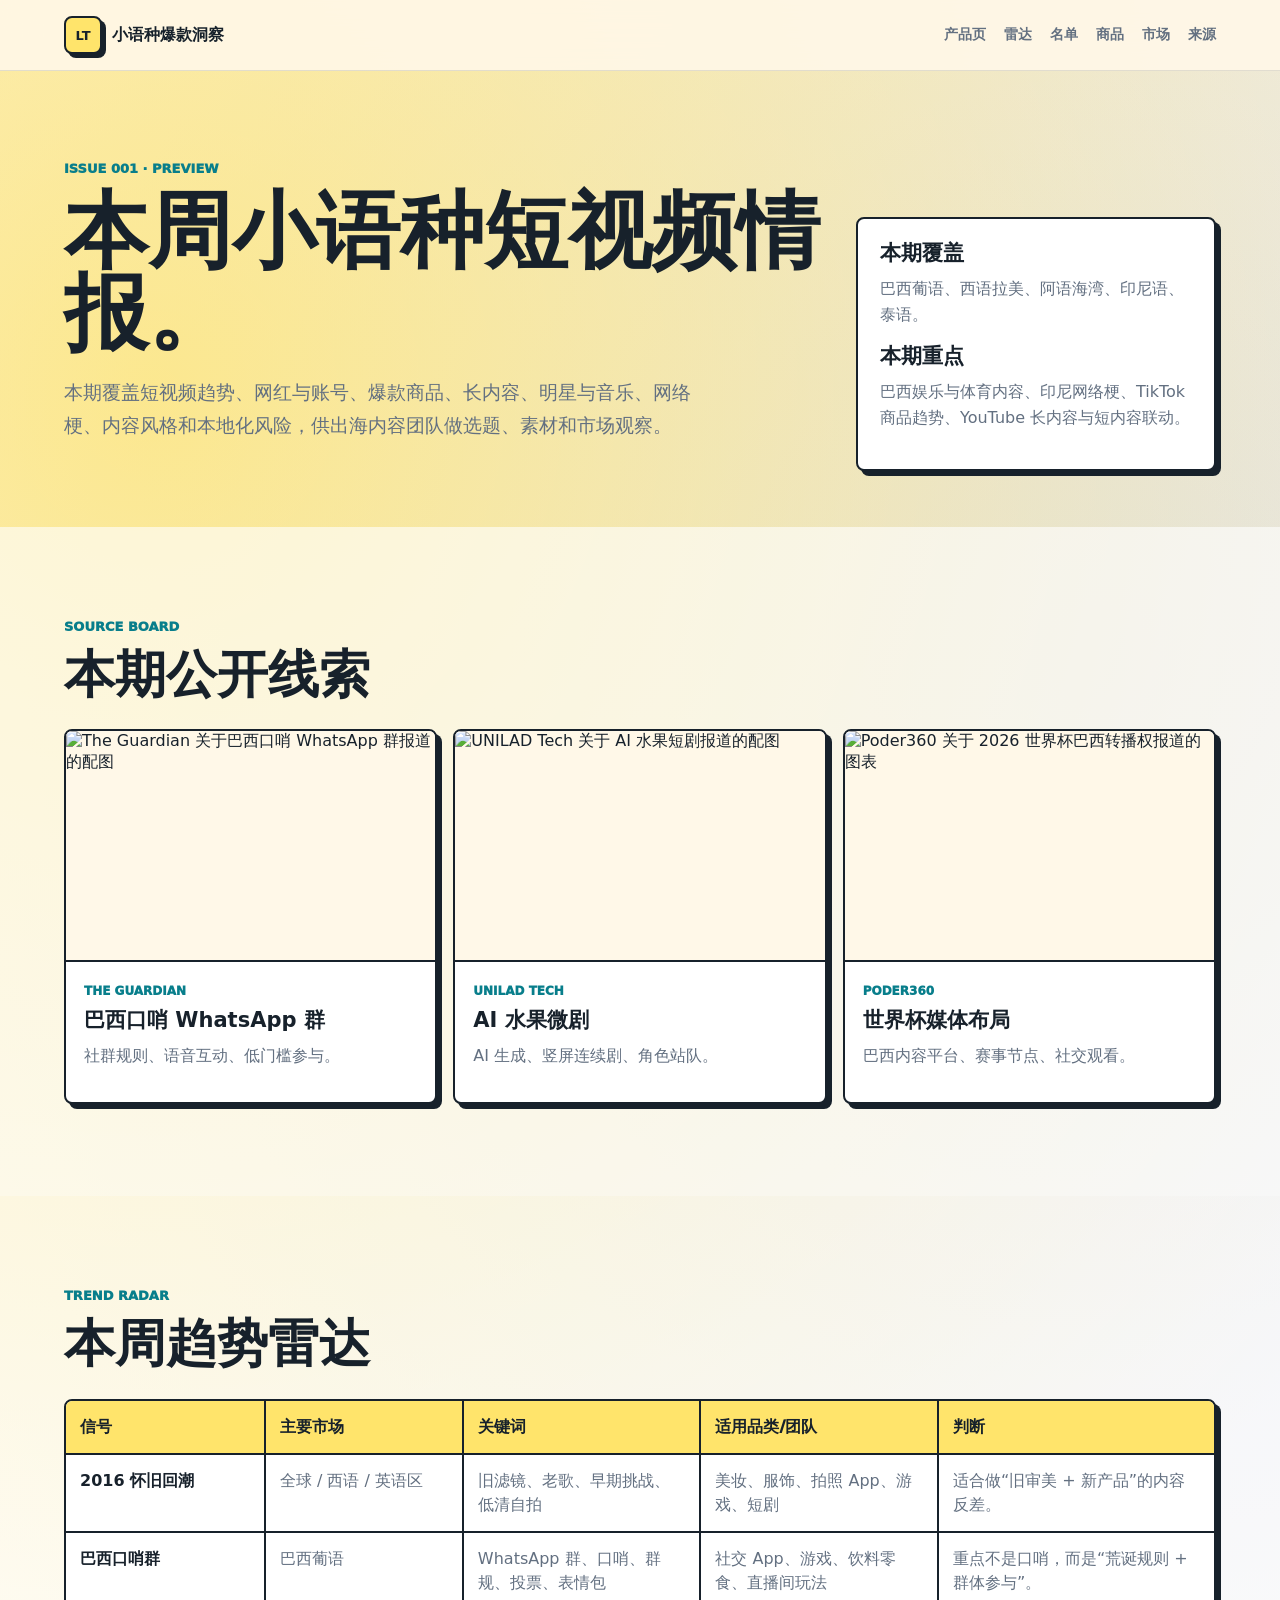
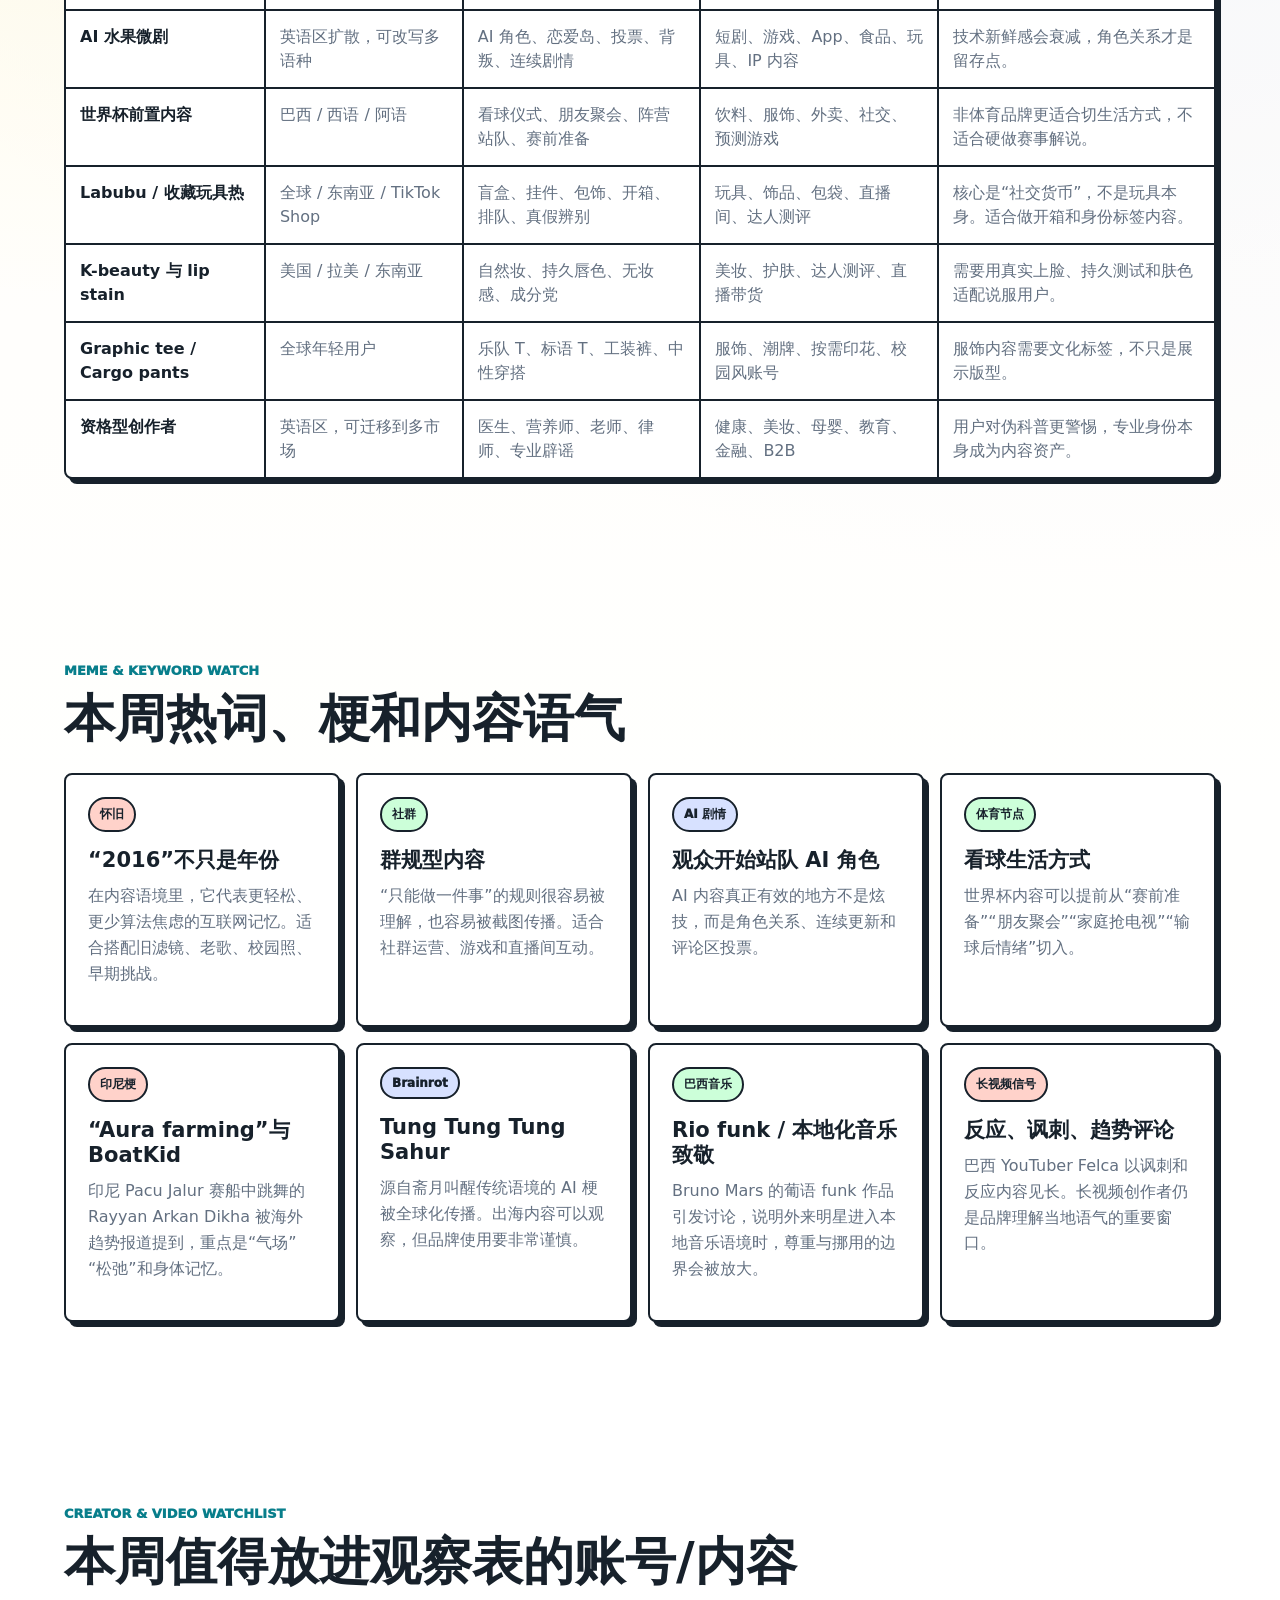
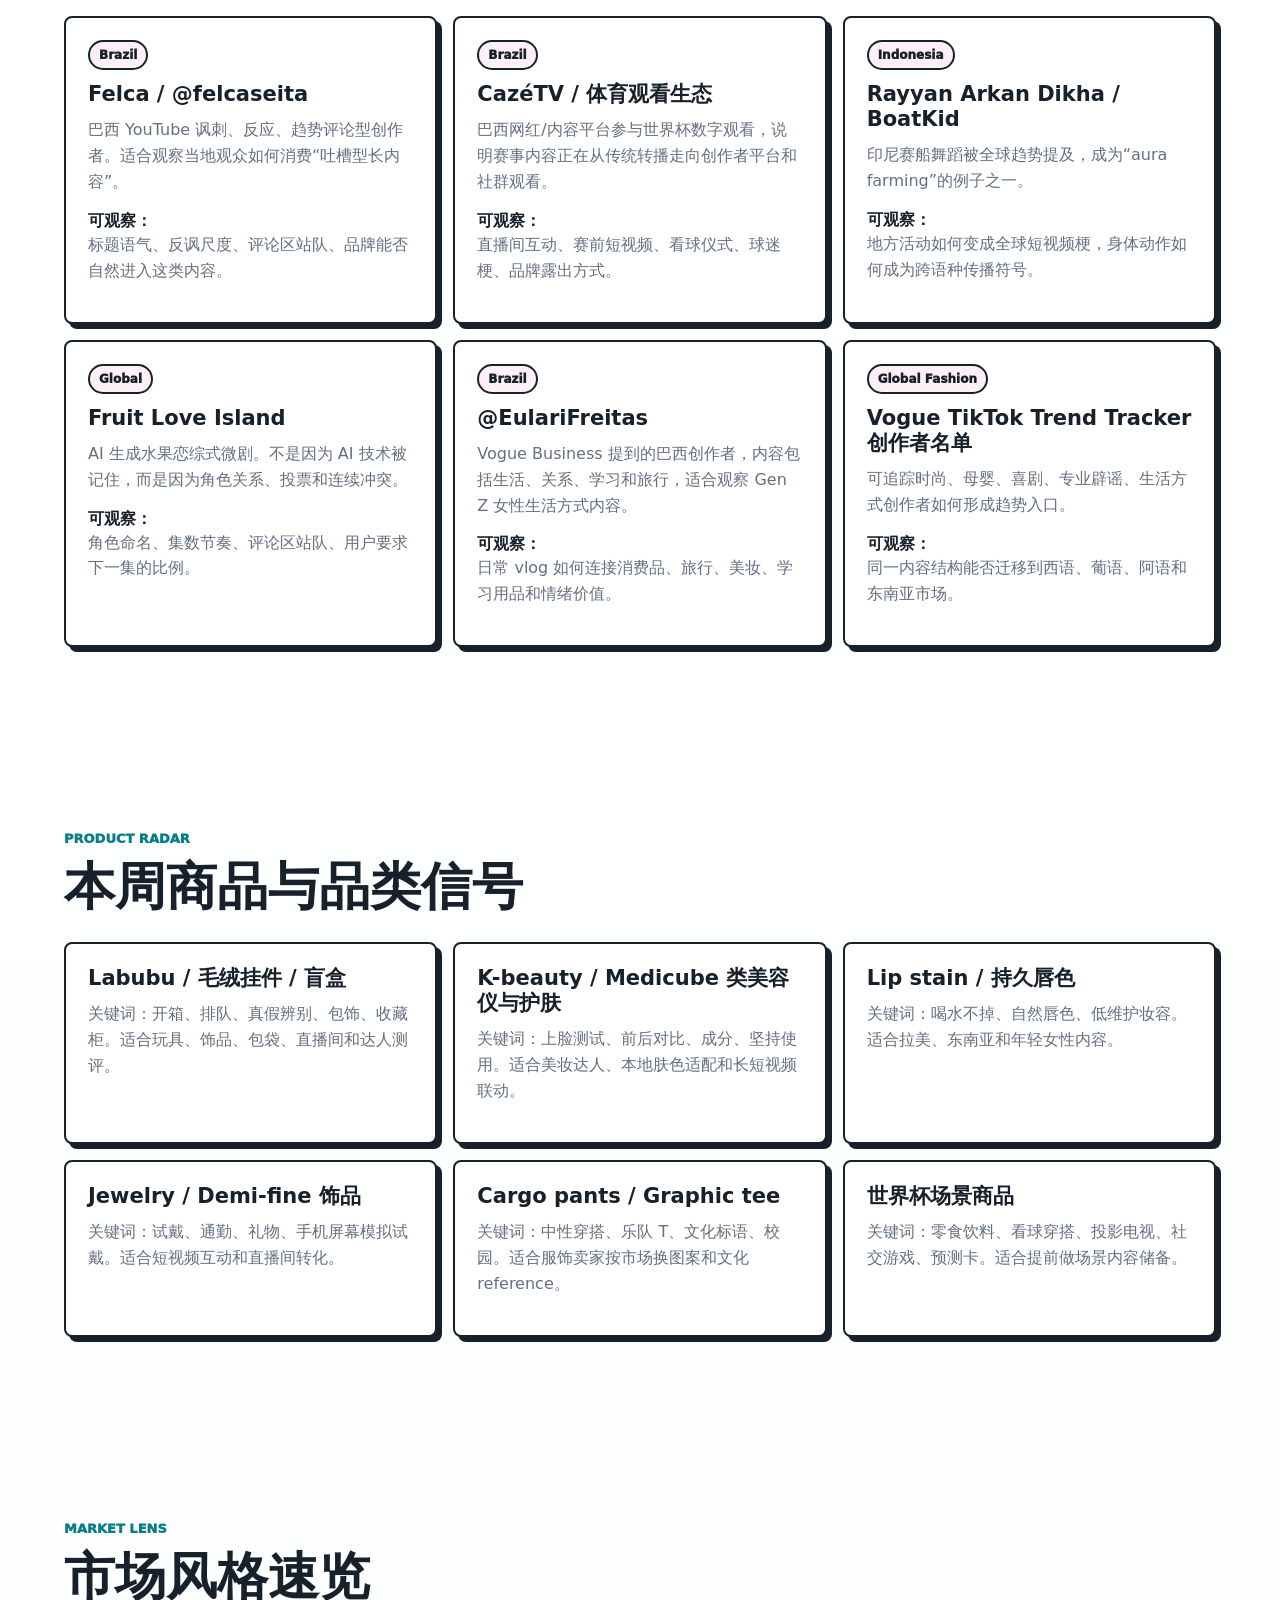
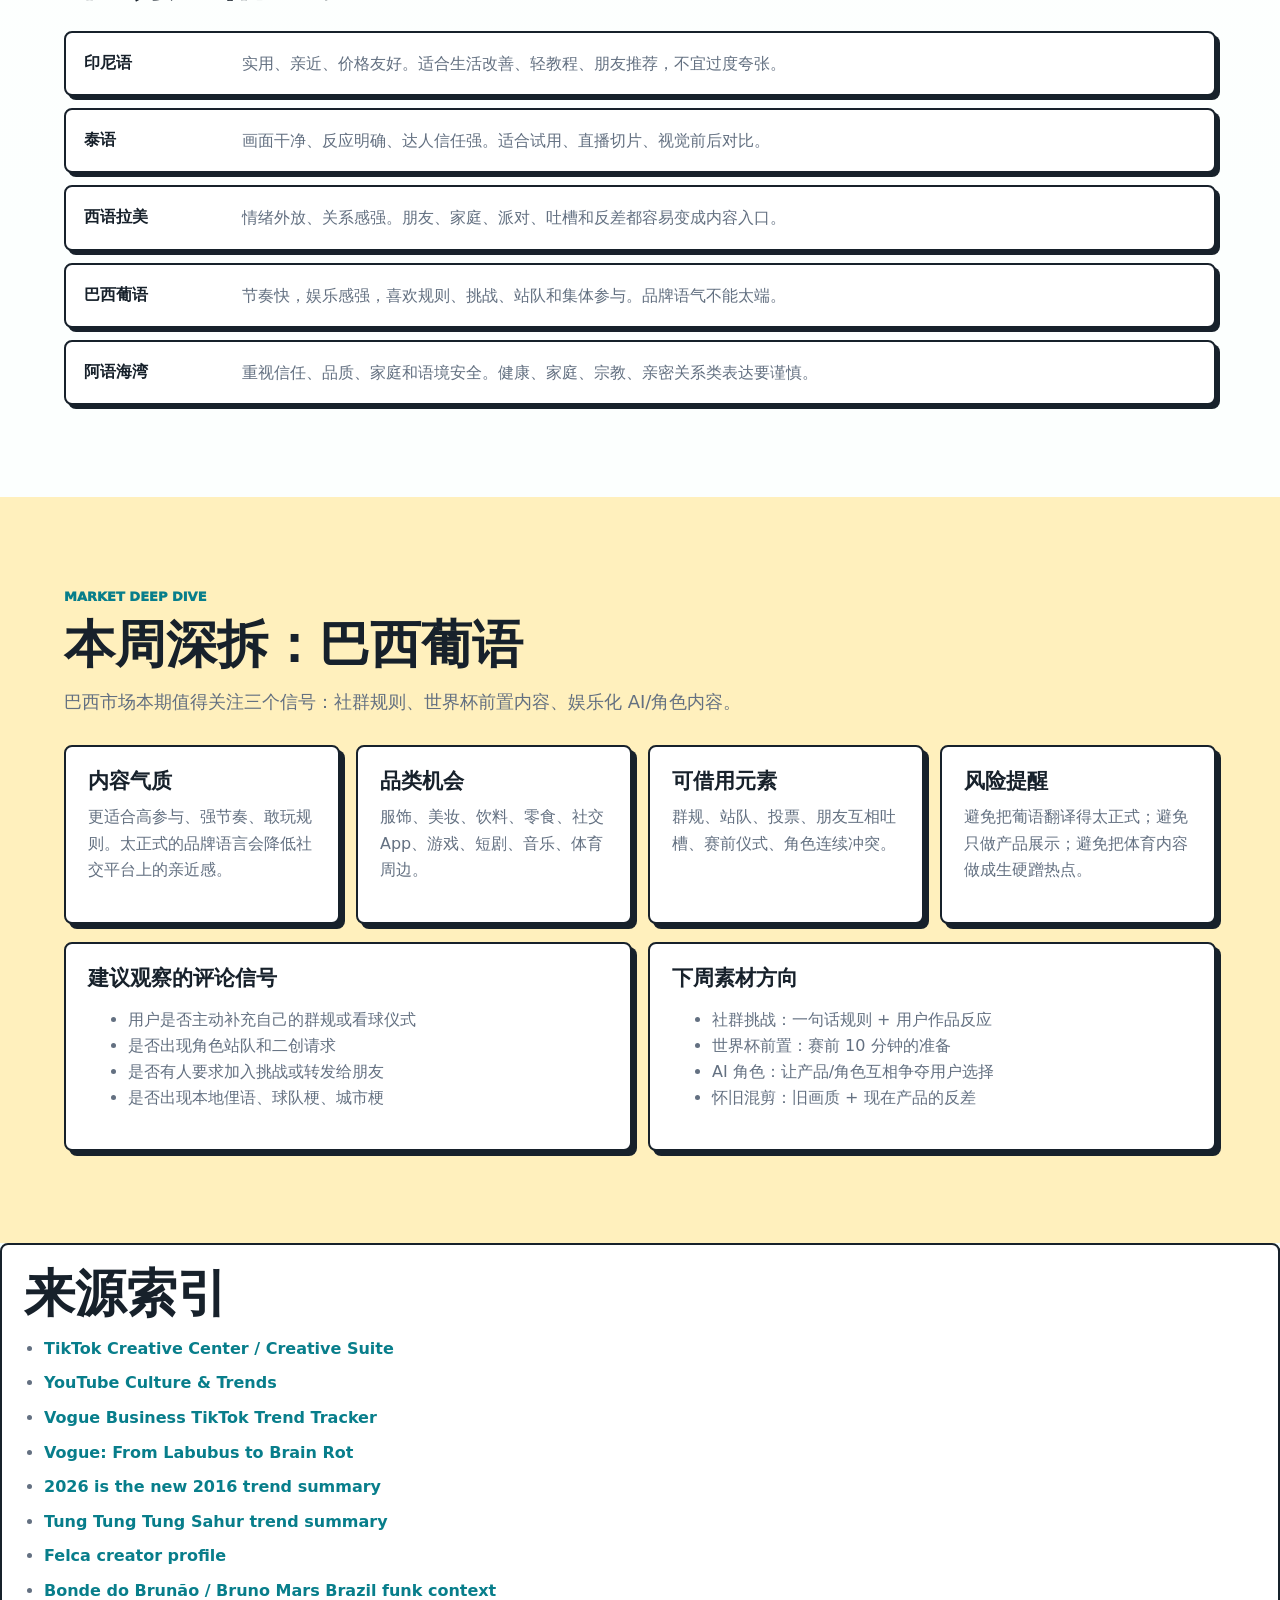
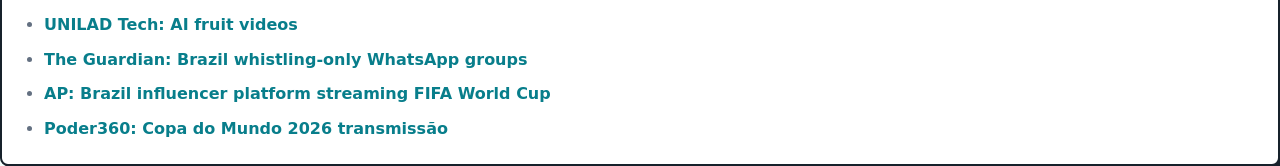
==== issue-001.html @ 4398e671 "Expand issue with creator and product radar" ====
<!doctype html>
<html lang="zh-CN">
  <head>
    <meta charset="utf-8">
    <meta name="viewport" content="width=device-width, initial-scale=1">
    <title>小语种短视频爆款洞察 #001</title>
    <meta name="description" content="小语种短视频爆款洞察样刊：趋势、梗、品类、明星、内容风格与本地化禁忌。">
    <link rel="stylesheet" href="styles.css">
  </head>
  <body class="issue-body">
    <header class="topbar">
      <a class="brand" href="index.html">
        <span class="brand-mark">LT</span>
        <span>小语种爆款洞察</span>
      </a>
      <nav class="nav">
        <a href="index.html">产品页</a>
        <a href="#radar">雷达</a>
        <a href="#watchlist">名单</a>
        <a href="#products">商品</a>
        <a href="#market">市场</a>
        <a href="#sources">来源</a>
      </nav>
    </header>

    <main>
      <section class="issue-hero">
        <div>
          <p class="eyebrow">Issue 001 · Preview</p>
          <h1>本周小语种短视频情报。</h1>
          <p class="lede">
            本期覆盖短视频趋势、网红与账号、爆款商品、长内容、明星与音乐、网络梗、内容风格和本地化风险，供出海内容团队做选题、素材和市场观察。
          </p>
        </div>
        <aside class="issue-note">
          <h3>本期覆盖</h3>
          <p>巴西葡语、西语拉美、阿语海湾、印尼语、泰语。</p>
          <h3>本期重点</h3>
          <p>巴西娱乐与体育内容、印尼网络梗、TikTok 商品趋势、YouTube 长内容与短内容联动。</p>
        </aside>
      </section>

      <section class="section evidence-section" id="sources">
        <div class="section-heading">
          <p class="eyebrow">Source Board</p>
          <h2>本期公开线索</h2>
        </div>
        <div class="evidence-grid">
          <a class="evidence-card" href="https://www.theguardian.com/world/2026/may/05/brazil-craze-whistling-only-whatsapp-groups">
            <img src="https://i.guim.co.uk/img/media/7c6c119742bff55209c9749b2d830d24454ae6d8/231_0_2291_1833/master/2291.jpg?crop=none&amp;dpr=1&amp;s=none&amp;width=465" alt="The Guardian 关于巴西口哨 WhatsApp 群报道的配图">
            <div>
              <span>The Guardian</span>
              <h3>巴西口哨 WhatsApp 群</h3>
              <p>社群规则、语音互动、低门槛参与。</p>
            </div>
          </a>
          <a class="evidence-card" href="https://www.uniladtech.com/social-media/fruit-love-island-ai-tiktok-account-wiped-breaking-record-691171-20260325">
            <img src="https://resizer.ladbiblegroup.com/unsafe/rs%3Afit%3A3840%3A0%3A0%3A0/g%3Asm/q%3A70/[base64].webp" alt="UNILAD Tech 关于 AI 水果短剧报道的配图">
            <div>
              <span>UNILAD Tech</span>
              <h3>AI 水果微剧</h3>
              <p>AI 生成、竖屏连续剧、角色站队。</p>
            </div>
          </a>
          <a class="evidence-card" href="https://www.poder360.com.br/poder-sportsmkt/duas-emissoras-de-tv-aberta-transmitirao-a-copa-do-mundo-de-2026/">
            <img src="https://static.poder360.com.br/2025/11/emissoras-transmissao-copa-1-nov-2025.1-scaled.jpg" alt="Poder360 关于 2026 世界杯巴西转播权报道的图表">
            <div>
              <span>Poder360</span>
              <h3>世界杯媒体布局</h3>
              <p>巴西内容平台、赛事节点、社交观看。</p>
            </div>
          </a>
        </div>
      </section>

      <section class="section issue-section" id="radar">
        <div class="section-heading">
          <p class="eyebrow">Trend Radar</p>
          <h2>本周趋势雷达</h2>
        </div>
        <div class="intel-table">
          <div class="intel-row head">
            <span>信号</span>
            <span>主要市场</span>
            <span>关键词</span>
            <span>适用品类/团队</span>
            <span>判断</span>
          </div>
          <div class="intel-row">
            <span>2016 怀旧回潮</span>
            <span>全球 / 西语 / 英语区</span>
            <span>旧滤镜、老歌、早期挑战、低清自拍</span>
            <span>美妆、服饰、拍照 App、游戏、短剧</span>
            <span>适合做“旧审美 + 新产品”的内容反差。</span>
          </div>
          <div class="intel-row">
            <span>巴西口哨群</span>
            <span>巴西葡语</span>
            <span>WhatsApp 群、口哨、群规、投票、表情包</span>
            <span>社交 App、游戏、饮料零食、直播间玩法</span>
            <span>重点不是口哨，而是“荒诞规则 + 群体参与”。</span>
          </div>
          <div class="intel-row">
            <span>AI 水果微剧</span>
            <span>英语区扩散，可改写多语种</span>
            <span>AI 角色、恋爱岛、投票、背叛、连续剧情</span>
            <span>短剧、游戏、App、食品、玩具、IP 内容</span>
            <span>技术新鲜感会衰减，角色关系才是留存点。</span>
          </div>
          <div class="intel-row">
            <span>世界杯前置内容</span>
            <span>巴西 / 西语 / 阿语</span>
            <span>看球仪式、朋友聚会、阵营站队、赛前准备</span>
            <span>饮料、服饰、外卖、社交、预测游戏</span>
            <span>非体育品牌更适合切生活方式，不适合硬做赛事解说。</span>
          </div>
          <div class="intel-row">
            <span>Labubu / 收藏玩具热</span>
            <span>全球 / 东南亚 / TikTok Shop</span>
            <span>盲盒、挂件、包饰、开箱、排队、真假辨别</span>
            <span>玩具、饰品、包袋、直播间、达人测评</span>
            <span>核心是“社交货币”，不是玩具本身。适合做开箱和身份标签内容。</span>
          </div>
          <div class="intel-row">
            <span>K-beauty 与 lip stain</span>
            <span>美国 / 拉美 / 东南亚</span>
            <span>自然妆、持久唇色、无妆感、成分党</span>
            <span>美妆、护肤、达人测评、直播带货</span>
            <span>需要用真实上脸、持久测试和肤色适配说服用户。</span>
          </div>
          <div class="intel-row">
            <span>Graphic tee / Cargo pants</span>
            <span>全球年轻用户</span>
            <span>乐队 T、标语 T、工装裤、中性穿搭</span>
            <span>服饰、潮牌、按需印花、校园风账号</span>
            <span>服饰内容需要文化标签，不只是展示版型。</span>
          </div>
          <div class="intel-row">
            <span>资格型创作者</span>
            <span>英语区，可迁移到多市场</span>
            <span>医生、营养师、老师、律师、专业辟谣</span>
            <span>健康、美妆、母婴、教育、金融、B2B</span>
            <span>用户对伪科普更警惕，专业身份本身成为内容资产。</span>
          </div>
        </div>
      </section>

      <section class="section bright">
        <div class="section-heading">
          <p class="eyebrow">Meme & Keyword Watch</p>
          <h2>本周热词、梗和内容语气</h2>
        </div>
        <div class="watch-grid">
          <article>
            <span class="tag coral">怀旧</span>
            <h3>“2016”不只是年份</h3>
            <p>在内容语境里，它代表更轻松、更少算法焦虑的互联网记忆。适合搭配旧滤镜、老歌、校园照、早期挑战。</p>
          </article>
          <article>
            <span class="tag green">社群</span>
            <h3>群规型内容</h3>
            <p>“只能做一件事”的规则很容易被理解，也容易被截图传播。适合社群运营、游戏和直播间互动。</p>
          </article>
          <article>
            <span class="tag blue">AI 剧情</span>
            <h3>观众开始站队 AI 角色</h3>
            <p>AI 内容真正有效的地方不是炫技，而是角色关系、连续更新和评论区投票。</p>
          </article>
          <article>
            <span class="tag green">体育节点</span>
            <h3>看球生活方式</h3>
            <p>世界杯内容可以提前从“赛前准备”“朋友聚会”“家庭抢电视”“输球后情绪”切入。</p>
          </article>
          <article>
            <span class="tag coral">印尼梗</span>
            <h3>“Aura farming”与 BoatKid</h3>
            <p>印尼 Pacu Jalur 赛船中跳舞的 Rayyan Arkan Dikha 被海外趋势报道提到，重点是“气场”“松弛”和身体记忆。</p>
          </article>
          <article>
            <span class="tag blue">Brainrot</span>
            <h3>Tung Tung Tung Sahur</h3>
            <p>源自斋月叫醒传统语境的 AI 梗被全球化传播。出海内容可以观察，但品牌使用要非常谨慎。</p>
          </article>
          <article>
            <span class="tag green">巴西音乐</span>
            <h3>Rio funk / 本地化音乐致敬</h3>
            <p>Bruno Mars 的葡语 funk 作品引发讨论，说明外来明星进入本地音乐语境时，尊重与挪用的边界会被放大。</p>
          </article>
          <article>
            <span class="tag coral">长视频信号</span>
            <h3>反应、讽刺、趋势评论</h3>
            <p>巴西 YouTuber Felca 以讽刺和反应内容见长。长视频创作者仍是品牌理解当地语气的重要窗口。</p>
          </article>
        </div>
      </section>

      <section class="section issue-section" id="watchlist">
        <div class="section-heading">
          <p class="eyebrow">Creator & Video Watchlist</p>
          <h2>本周值得放进观察表的账号/内容</h2>
        </div>
        <div class="watchlist-grid">
          <article>
            <span>Brazil</span>
            <h3>Felca / @felcaseita</h3>
            <p>巴西 YouTube 讽刺、反应、趋势评论型创作者。适合观察当地观众如何消费“吐槽型长内容”。</p>
            <b>可观察：</b>
            <p>标题语气、反讽尺度、评论区站队、品牌能否自然进入这类内容。</p>
          </article>
          <article>
            <span>Brazil</span>
            <h3>CazéTV / 体育观看生态</h3>
            <p>巴西网红/内容平台参与世界杯数字观看，说明赛事内容正在从传统转播走向创作者平台和社群观看。</p>
            <b>可观察：</b>
            <p>直播间互动、赛前短视频、看球仪式、球迷梗、品牌露出方式。</p>
          </article>
          <article>
            <span>Indonesia</span>
            <h3>Rayyan Arkan Dikha / BoatKid</h3>
            <p>印尼赛船舞蹈被全球趋势提及，成为“aura farming”的例子之一。</p>
            <b>可观察：</b>
            <p>地方活动如何变成全球短视频梗，身体动作如何成为跨语种传播符号。</p>
          </article>
          <article>
            <span>Global</span>
            <h3>Fruit Love Island</h3>
            <p>AI 生成水果恋综式微剧。不是因为 AI 技术被记住，而是因为角色关系、投票和连续冲突。</p>
            <b>可观察：</b>
            <p>角色命名、集数节奏、评论区站队、用户要求下一集的比例。</p>
          </article>
          <article>
            <span>Brazil</span>
            <h3>@EulariFreitas</h3>
            <p>Vogue Business 提到的巴西创作者，内容包括生活、关系、学习和旅行，适合观察 Gen Z 女性生活方式内容。</p>
            <b>可观察：</b>
            <p>日常 vlog 如何连接消费品、旅行、美妆、学习用品和情绪价值。</p>
          </article>
          <article>
            <span>Global Fashion</span>
            <h3>Vogue TikTok Trend Tracker 创作者名单</h3>
            <p>可追踪时尚、母婴、喜剧、专业辟谣、生活方式创作者如何形成趋势入口。</p>
            <b>可观察：</b>
            <p>同一内容结构能否迁移到西语、葡语、阿语和东南亚市场。</p>
          </article>
        </div>
      </section>

      <section class="section bright" id="products">
        <div class="section-heading">
          <p class="eyebrow">Product Radar</p>
          <h2>本周商品与品类信号</h2>
        </div>
        <div class="product-radar-grid">
          <article>
            <h3>Labubu / 毛绒挂件 / 盲盒</h3>
            <p>关键词：开箱、排队、真假辨别、包饰、收藏柜。适合玩具、饰品、包袋、直播间和达人测评。</p>
          </article>
          <article>
            <h3>K-beauty / Medicube 类美容仪与护肤</h3>
            <p>关键词：上脸测试、前后对比、成分、坚持使用。适合美妆达人、本地肤色适配和长短视频联动。</p>
          </article>
          <article>
            <h3>Lip stain / 持久唇色</h3>
            <p>关键词：喝水不掉、自然唇色、低维护妆容。适合拉美、东南亚和年轻女性内容。</p>
          </article>
          <article>
            <h3>Jewelry / Demi-fine 饰品</h3>
            <p>关键词：试戴、通勤、礼物、手机屏幕模拟试戴。适合短视频互动和直播间转化。</p>
          </article>
          <article>
            <h3>Cargo pants / Graphic tee</h3>
            <p>关键词：中性穿搭、乐队 T、文化标语、校园。适合服饰卖家按市场换图案和文化 reference。</p>
          </article>
          <article>
            <h3>世界杯场景商品</h3>
            <p>关键词：零食饮料、看球穿搭、投影电视、社交游戏、预测卡。适合提前做场景内容储备。</p>
          </article>
        </div>
      </section>

      <section class="section issue-section" id="market">
        <div class="section-heading">
          <p class="eyebrow">Market Lens</p>
          <h2>市场风格速览</h2>
        </div>
        <div class="localize-table">
          <div><b>印尼语</b><span>实用、亲近、价格友好。适合生活改善、轻教程、朋友推荐，不宜过度夸张。</span></div>
          <div><b>泰语</b><span>画面干净、反应明确、达人信任强。适合试用、直播切片、视觉前后对比。</span></div>
          <div><b>西语拉美</b><span>情绪外放、关系感强。朋友、家庭、派对、吐槽和反差都容易变成内容入口。</span></div>
          <div><b>巴西葡语</b><span>节奏快，娱乐感强，喜欢规则、挑战、站队和集体参与。品牌语气不能太端。</span></div>
          <div><b>阿语海湾</b><span>重视信任、品质、家庭和语境安全。健康、家庭、宗教、亲密关系类表达要谨慎。</span></div>
        </div>
      </section>

      <section class="section deep-dive" id="deep-dive">
        <div class="section-heading">
          <p class="eyebrow">Market Deep Dive</p>
          <h2>本周深拆：巴西葡语</h2>
          <p>巴西市场本期值得关注三个信号：社群规则、世界杯前置内容、娱乐化 AI/角色内容。</p>
        </div>
        <div class="deep-grid">
          <article><h3>内容气质</h3><p>更适合高参与、强节奏、敢玩规则。太正式的品牌语言会降低社交平台上的亲近感。</p></article>
          <article><h3>品类机会</h3><p>服饰、美妆、饮料、零食、社交 App、游戏、短剧、音乐、体育周边。</p></article>
          <article><h3>可借用元素</h3><p>群规、站队、投票、朋友互相吐槽、赛前仪式、角色连续冲突。</p></article>
          <article><h3>风险提醒</h3><p>避免把葡语翻译得太正式；避免只做产品展示；避免把体育内容做成生硬蹭热点。</p></article>
        </div>
        <div class="intel-split">
          <div>
            <h3>建议观察的评论信号</h3>
            <ul>
              <li>用户是否主动补充自己的群规或看球仪式</li>
              <li>是否出现角色站队和二创请求</li>
              <li>是否有人要求加入挑战或转发给朋友</li>
              <li>是否出现本地俚语、球队梗、城市梗</li>
            </ul>
          </div>
          <div>
            <h3>下周素材方向</h3>
            <ul>
              <li>社群挑战：一句话规则 + 用户作品反应</li>
              <li>世界杯前置：赛前 10 分钟的准备</li>
              <li>AI 角色：让产品/角色互相争夺用户选择</li>
              <li>怀旧混剪：旧画质 + 现在产品的反差</li>
            </ul>
          </div>
        </div>
      </section>

      <section class="section sources">
        <h2>来源索引</h2>
        <ul>
          <li><a href="https://ads.tiktok.com/business/creativecenter/">TikTok Creative Center / Creative Suite</a></li>
          <li><a href="https://blog.youtube/culture-and-trends/">YouTube Culture & Trends</a></li>
          <li><a href="https://www.vogue.com/article/the-vogue-business-tiktok-trend-tracker">Vogue Business TikTok Trend Tracker</a></li>
          <li><a href="https://www.vogue.com/article/from-labubus-to-brain-rot-how-2025-unfolded-on-tiktok">Vogue: From Labubus to Brain Rot</a></li>
          <li><a href="https://en.wikipedia.org/wiki/2026_is_the_new_2016">2026 is the new 2016 trend summary</a></li>
          <li><a href="https://en.wikipedia.org/wiki/Tung_Tung_Tung_Sahur">Tung Tung Tung Sahur trend summary</a></li>
          <li><a href="https://en.wikipedia.org/wiki/Felca">Felca creator profile</a></li>
          <li><a href="https://en.wikipedia.org/wiki/Bonde_do_Brun%C3%A3o">Bonde do Brunão / Bruno Mars Brazil funk context</a></li>
          <li><a href="https://www.uniladtech.com/social-media/fruit-love-island-ai-tiktok-account-wiped-breaking-record-691171-20260325">UNILAD Tech: AI fruit videos</a></li>
          <li><a href="https://www.theguardian.com/world/2026/may/05/brazil-craze-whistling-only-whatsapp-groups">The Guardian: Brazil whistling-only WhatsApp groups</a></li>
          <li><a href="https://apnews.com/article/08feed47be7b423bafcfe9ae941bed1b">AP: Brazil influencer platform streaming FIFA World Cup</a></li>
          <li><a href="https://www.poder360.com.br/poder-sportsmkt/duas-emissoras-de-tv-aberta-transmitirao-a-copa-do-mundo-de-2026/">Poder360: Copa do Mundo 2026 transmissão</a></li>
        </ul>
      </section>
    </main>
  </body>
</html>
---- styles.css ----
:root {
  color-scheme: light;
  --ink: #17212b;
  --muted: #637081;
  --paper: #fff8e8;
  --panel: #ffffff;
  --line: rgba(23, 33, 43, 0.12);
  --coral: #ff6b57;
  --orange: #ffb02e;
  --yellow: #ffe46b;
  --mint: #22c7a9;
  --teal: #087e8b;
  --blue: #4f7cff;
  --pink: #ff78b7;
  --green: #36b66b;
  --shadow: 0 24px 70px rgba(42, 58, 79, 0.16);
}

* {
  box-sizing: border-box;
}

html {
  scroll-behavior: smooth;
}

body {
  margin: 0;
  color: var(--ink);
  background:
    radial-gradient(circle at 14% 10%, rgba(255, 228, 107, 0.65), transparent 28%),
    radial-gradient(circle at 90% 8%, rgba(255, 120, 183, 0.24), transparent 28%),
    linear-gradient(180deg, #fffaf0 0%, #f5fffb 48%, #fff7e6 100%);
  font-family: Inter, ui-sans-serif, system-ui, -apple-system, BlinkMacSystemFont, "Segoe UI", sans-serif;
}

a {
  color: inherit;
  text-decoration: none;
}

.topbar {
  position: sticky;
  top: 0;
  z-index: 10;
  display: flex;
  align-items: center;
  justify-content: space-between;
  gap: 20px;
  padding: 16px clamp(18px, 5vw, 64px);
  background: rgba(255, 248, 232, 0.9);
  border-bottom: 1px solid var(--line);
  backdrop-filter: blur(18px);
}

.brand,
.nav {
  display: flex;
  align-items: center;
}

.brand {
  gap: 10px;
  font-weight: 900;
}

.brand-mark {
  display: grid;
  place-items: center;
  width: 38px;
  height: 38px;
  border: 2px solid var(--ink);
  border-radius: 8px;
  color: var(--ink);
  background: var(--yellow);
  box-shadow: 4px 4px 0 var(--ink);
  font-size: 13px;
}

.nav {
  gap: 18px;
  color: var(--muted);
  font-size: 14px;
  font-weight: 800;
}

.split-hero,
.hero {
  padding: clamp(38px, 6vw, 76px) clamp(18px, 5vw, 64px);
}

.split-hero {
  display: grid;
  grid-template-columns: minmax(280px, 0.8fr) minmax(0, 1.2fr);
  gap: clamp(26px, 5vw, 64px);
  align-items: center;
  min-height: calc(100vh - 71px);
}

.intro {
  max-width: 650px;
}

.hero {
  display: grid;
  grid-template-columns: minmax(0, 0.92fr) minmax(340px, 1.08fr);
  gap: clamp(28px, 5vw, 66px);
  align-items: center;
  min-height: calc(100vh - 71px);
}

.hero-copy {
  max-width: 720px;
}

.eyebrow {
  margin: 0 0 14px;
  color: var(--teal);
  font-size: 13px;
  font-weight: 1000;
  letter-spacing: 0;
  text-transform: uppercase;
}

h1,
h2,
h3,
p {
  margin-top: 0;
}

h1 {
  margin-bottom: 22px;
  font-size: clamp(44px, 7vw, 84px);
  line-height: 0.98;
  letter-spacing: 0;
}

h2 {
  margin-bottom: 16px;
  font-size: clamp(30px, 4vw, 52px);
  line-height: 1.04;
  letter-spacing: 0;
}

h3 {
  margin-bottom: 10px;
  font-size: 21px;
  line-height: 1.2;
  letter-spacing: 0;
}

.lede {
  max-width: 650px;
  margin-bottom: 28px;
  color: var(--muted);
  font-size: 19px;
  line-height: 1.75;
}

.hero-actions,
.sample-actions {
  display: flex;
  flex-wrap: wrap;
  gap: 12px;
  margin-bottom: 30px;
}

.button,
.signup button,
.product-card span {
  display: inline-flex;
  align-items: center;
  justify-content: center;
  min-height: 48px;
  padding: 0 18px;
  border: 2px solid var(--ink);
  border-radius: 8px;
  font-weight: 950;
  cursor: pointer;
  box-shadow: 4px 4px 0 var(--ink);
}

.primary,
.signup button {
  color: var(--ink);
  background: var(--yellow);
}

.secondary {
  color: var(--ink);
  background: white;
}

.metrics {
  display: grid;
  grid-template-columns: repeat(3, minmax(0, 1fr));
  gap: 12px;
  margin: 0;
}

.metrics div {
  min-height: 92px;
  padding: 16px;
  border: 2px solid var(--ink);
  border-radius: 8px;
  background: white;
  box-shadow: 4px 4px 0 rgba(23, 33, 43, 0.9);
}

.metrics dt {
  font-size: 25px;
  font-weight: 1000;
}

.metrics dd {
  margin: 6px 0 0;
  color: var(--muted);
  font-size: 13px;
  font-weight: 800;
}

.hero-media img,
.product-card img {
  display: block;
  width: 100%;
  object-fit: cover;
  border: 2px solid var(--ink);
  border-radius: 8px;
  box-shadow: var(--shadow);
}

.hero-media img {
  aspect-ratio: 16 / 10.5;
}

.product-cards {
  display: grid;
  grid-template-columns: repeat(2, minmax(0, 1fr));
  gap: 18px;
}

.product-card {
  display: grid;
  gap: 18px;
  padding: 16px;
  border: 2px solid var(--ink);
  border-radius: 8px;
  background: white;
  box-shadow: 8px 8px 0 var(--ink);
}

.product-card.project {
  background: #fff3c8;
}

.product-card.job {
  background: #e8fff5;
}

.product-card img {
  aspect-ratio: 16 / 10;
  box-shadow: none;
}

.product-card p {
  color: var(--muted);
  line-height: 1.65;
}

.product-card .pill,
.pill {
  display: inline-flex;
  width: fit-content;
  margin-bottom: 12px;
  padding: 7px 10px;
  border: 2px solid var(--ink);
  border-radius: 999px;
  color: var(--ink);
  background: white;
  font-size: 12px;
  font-weight: 1000;
}

.product-card span {
  width: fit-content;
  background: var(--yellow);
}

.sun-band {
  padding: 20px clamp(18px, 5vw, 64px);
  color: var(--ink);
  background: linear-gradient(90deg, var(--yellow), #ffd1df, #b8f8e7);
  border-top: 2px solid var(--ink);
  border-bottom: 2px solid var(--ink);
  font-size: clamp(18px, 2vw, 24px);
  font-weight: 1000;
  text-align: center;
}

.sun-band p {
  margin: 0;
}

.job-band {
  background: linear-gradient(90deg, #c6f6ff, #d4ffb5, #ffd8f0);
}

.section {
  padding: clamp(56px, 8vw, 92px) clamp(18px, 5vw, 64px);
}

.section-heading {
  max-width: 790px;
  margin-bottom: 28px;
}

.section-heading p:not(.eyebrow) {
  color: var(--muted);
  font-size: 18px;
  line-height: 1.65;
}

.result-grid,
.opportunity-grid,
.market-grid {
  display: grid;
  grid-template-columns: repeat(4, minmax(0, 1fr));
  gap: 16px;
}

.opportunity-grid {
  grid-template-columns: repeat(3, minmax(0, 1fr));
}

.market-grid {
  grid-template-columns: repeat(5, minmax(0, 1fr));
}

.result-grid article,
.opportunity,
.market-grid article {
  padding: 22px;
  border: 2px solid var(--ink);
  border-radius: 8px;
  background: white;
  box-shadow: 5px 5px 0 var(--ink);
}

.market-grid span {
  display: inline-flex;
  align-items: center;
  justify-content: center;
  min-width: 42px;
  height: 34px;
  margin-bottom: 16px;
  border: 2px solid var(--ink);
  border-radius: 8px;
  background: var(--yellow);
  font-weight: 1000;
}

.result-grid span {
  display: grid;
  place-items: center;
  width: 38px;
  height: 38px;
  margin-bottom: 18px;
  border-radius: 8px;
  color: white;
  background: var(--coral);
  font-weight: 1000;
}

.result-grid article:nth-child(2) span {
  background: var(--blue);
}

.result-grid article:nth-child(3) span {
  background: var(--green);
}

.result-grid article:nth-child(4) span {
  color: var(--ink);
  background: var(--yellow);
}

.result-grid p,
.opportunity p,
.market-grid p,
.cta p {
  color: var(--muted);
  line-height: 1.66;
}

.bright {
  background: rgba(255, 255, 255, 0.46);
}

.job-bright {
  background: rgba(221, 255, 244, 0.6);
}

.tag {
  display: inline-flex;
  width: fit-content;
  margin-bottom: 16px;
  padding: 7px 10px;
  border: 2px solid var(--ink);
  border-radius: 999px;
  color: var(--ink);
  font-size: 12px;
  font-weight: 1000;
}

.tag.coral {
  background: #ffd2ca;
}

.tag.blue {
  background: #d7e1ff;
}

.tag.green {
  background: #ccffd9;
}

.opportunity ul {
  display: grid;
  gap: 9px;
  margin: 18px 0 0;
  padding-left: 18px;
  color: #344253;
  line-height: 1.5;
}

.cta {
  display: grid;
  grid-template-columns: minmax(0, 0.95fr) minmax(310px, 0.55fr);
  gap: clamp(24px, 5vw, 56px);
  align-items: start;
  margin: 0 clamp(18px, 5vw, 64px) clamp(54px, 7vw, 90px);
  padding: clamp(28px, 5vw, 48px);
  border: 2px solid var(--ink);
  border-radius: 8px;
  box-shadow: 8px 8px 0 var(--ink);
}

.project-cta {
  background: #fff0bd;
}

.job-cta {
  background: #d8fff0;
}

.trend-cta {
  background: #ffe8f3;
}

.redirect-page {
  display: grid;
  min-height: 100vh;
  place-items: center;
  padding: 24px;
}

.issue-body {
  background:
    radial-gradient(circle at 12% 6%, rgba(255, 228, 107, 0.72), transparent 24%),
    radial-gradient(circle at 86% 10%, rgba(79, 124, 255, 0.18), transparent 26%),
    linear-gradient(180deg, #fff8e8 0%, #ffffff 42%, #f5fffb 100%);
}

.issue-hero {
  display: grid;
  grid-template-columns: minmax(0, 1fr) 360px;
  gap: 26px;
  align-items: end;
  padding: clamp(40px, 7vw, 90px) clamp(18px, 5vw, 64px) clamp(28px, 5vw, 56px);
}

.issue-note,
.sources {
  padding: 22px;
  border: 2px solid var(--ink);
  border-radius: 8px;
  background: white;
  box-shadow: 5px 5px 0 var(--ink);
}

.issue-note p {
  color: var(--muted);
  line-height: 1.62;
}

.issue-section {
  background: rgba(255, 255, 255, 0.45);
}

.evidence-section {
  background: rgba(255, 255, 255, 0.62);
}

.evidence-grid {
  display: grid;
  grid-template-columns: repeat(3, minmax(0, 1fr));
  gap: 16px;
}

.evidence-card {
  overflow: hidden;
  display: grid;
  border: 2px solid var(--ink);
  border-radius: 8px;
  background: white;
  box-shadow: 5px 5px 0 var(--ink);
}

.evidence-card img {
  display: block;
  width: 100%;
  aspect-ratio: 16 / 10;
  object-fit: cover;
  border-bottom: 2px solid var(--ink);
  background: #fff8e8;
}

.evidence-card div {
  padding: 18px;
}

.evidence-card span {
  display: inline-flex;
  margin-bottom: 10px;
  color: var(--teal);
  font-size: 12px;
  font-weight: 1000;
  text-transform: uppercase;
}

.evidence-card p {
  color: var(--muted);
  line-height: 1.58;
}

.signal-grid {
  display: grid;
  grid-template-columns: repeat(3, minmax(0, 1fr));
  gap: 16px;
}

.signal-grid article,
.script-list article,
.deep-grid article {
  padding: 22px;
  border: 2px solid var(--ink);
  border-radius: 8px;
  background: white;
  box-shadow: 5px 5px 0 var(--ink);
}

.signal-grid p,
.script-list p,
.deep-grid p,
.sources p,
.sources li {
  color: var(--muted);
  line-height: 1.66;
}

.signal-grid b {
  display: block;
  margin-top: 14px;
}

.script-list {
  display: grid;
  grid-template-columns: repeat(2, minmax(0, 1fr));
  gap: 16px;
}

.localize-table {
  display: grid;
  gap: 12px;
}

.localize-table div {
  display: grid;
  grid-template-columns: 140px minmax(0, 1fr);
  gap: 18px;
  align-items: center;
  padding: 18px;
  border: 2px solid var(--ink);
  border-radius: 8px;
  background: white;
  box-shadow: 4px 4px 0 var(--ink);
}

.localize-table span {
  color: var(--muted);
  line-height: 1.58;
}

.deep-dive {
  background: #fff0bd;
}

.deep-grid {
  display: grid;
  grid-template-columns: repeat(4, minmax(0, 1fr));
  gap: 16px;
}

.paid-card {
  margin-bottom: 28px;
  padding: 24px;
  border: 2px solid var(--ink);
  border-radius: 8px;
  background: white;
  box-shadow: 7px 7px 0 var(--ink);
}

.paid-card-head {
  margin-bottom: 18px;
}

.paid-card-head h3 {
  font-size: clamp(24px, 3vw, 34px);
}

.paid-grid {
  display: grid;
  grid-template-columns: repeat(4, minmax(0, 1fr));
  gap: 14px;
}

.paid-grid div,
.script-box,
.brief-strip,
.test-plan {
  padding: 18px;
  border: 2px solid var(--ink);
  border-radius: 8px;
  background: #fff8e8;
}

.paid-grid p,
.script-box p,
.brief-strip span,
.test-plan span {
  color: var(--muted);
  line-height: 1.62;
}

.script-box {
  margin-top: 14px;
  background: #ecfff8;
}

.script-box p {
  margin-bottom: 8px;
}

.brief-strip {
  display: grid;
  grid-template-columns: 120px minmax(0, 1fr);
  gap: 12px;
  margin-top: 14px;
  background: #fff0f7;
}

.test-plan {
  margin-top: 18px;
  background: white;
}

.test-grid {
  display: grid;
  grid-template-columns: repeat(4, minmax(0, 1fr));
  gap: 12px;
}

.test-grid div {
  display: grid;
  gap: 8px;
}

.intel-table {
  display: grid;
  border: 2px solid var(--ink);
  border-radius: 8px;
  overflow: hidden;
  background: white;
  box-shadow: 5px 5px 0 var(--ink);
}

.intel-row {
  display: grid;
  grid-template-columns: 1fr 1fr 1.2fr 1.2fr 1.4fr;
  border-top: 2px solid var(--ink);
}

.intel-row:first-child {
  border-top: 0;
}

.intel-row span {
  padding: 14px;
  border-left: 2px solid var(--ink);
  color: var(--muted);
  line-height: 1.5;
}

.intel-row span:first-child {
  border-left: 0;
  color: var(--ink);
  font-weight: 900;
}

.intel-row.head span {
  color: var(--ink);
  background: var(--yellow);
  font-weight: 1000;
}

.watch-grid {
  display: grid;
  grid-template-columns: repeat(4, minmax(0, 1fr));
  gap: 16px;
}

.watch-grid article,
.intel-split > div {
  padding: 22px;
  border: 2px solid var(--ink);
  border-radius: 8px;
  background: white;
  box-shadow: 5px 5px 0 var(--ink);
}

.watch-grid p,
.intel-split li {
  color: var(--muted);
  line-height: 1.62;
}

.intel-split {
  display: grid;
  grid-template-columns: repeat(2, minmax(0, 1fr));
  gap: 16px;
  margin-top: 18px;
}

.watchlist-grid,
.product-radar-grid {
  display: grid;
  grid-template-columns: repeat(3, minmax(0, 1fr));
  gap: 16px;
}

.watchlist-grid article,
.product-radar-grid article {
  padding: 22px;
  border: 2px solid var(--ink);
  border-radius: 8px;
  background: white;
  box-shadow: 5px 5px 0 var(--ink);
}

.watchlist-grid span {
  display: inline-flex;
  margin-bottom: 12px;
  padding: 6px 9px;
  border: 2px solid var(--ink);
  border-radius: 999px;
  background: #fff0f7;
  font-size: 12px;
  font-weight: 1000;
}

.watchlist-grid p,
.product-radar-grid p {
  color: var(--muted);
  line-height: 1.62;
}

.sources ul {
  display: grid;
  gap: 8px;
  margin-bottom: 0;
  padding-left: 20px;
}

.sources a {
  color: var(--teal);
  font-weight: 900;
}

.signup {
  display: grid;
  gap: 14px;
}

.signup label {
  display: grid;
  gap: 8px;
  color: var(--ink);
  font-size: 14px;
  font-weight: 900;
}

.signup input,
.signup select {
  min-height: 46px;
  width: 100%;
  border: 2px solid var(--ink);
  border-radius: 8px;
  padding: 0 12px;
  color: var(--ink);
  background: white;
  font: inherit;
}

.signup button {
  min-height: 50px;
}

@media (max-width: 1020px) {
  .split-hero,
  .hero,
  .cta {
    grid-template-columns: 1fr;
  }

  .hero {
    min-height: auto;
  }

  .hero-media {
    order: -1;
  }

  .result-grid {
    grid-template-columns: repeat(2, minmax(0, 1fr));
  }
}

@media (max-width: 760px) {
  .topbar {
    align-items: flex-start;
    flex-direction: column;
  }

  .nav {
    width: 100%;
    justify-content: space-between;
  }

  .product-cards,
  .result-grid,
  .opportunity-grid,
  .market-grid,
  .signal-grid,
  .script-list,
  .deep-grid,
  .evidence-grid,
  .paid-grid,
  .test-grid,
  .watch-grid,
  .intel-split,
  .watchlist-grid,
  .product-radar-grid,
  .metrics {
    grid-template-columns: 1fr;
  }

  .intel-row {
    grid-template-columns: 1fr;
  }

  .intel-row span {
    border-left: 0;
    border-top: 1px solid var(--line);
  }

  .issue-hero,
  .localize-table div,
  .brief-strip {
    grid-template-columns: 1fr;
  }

  h1 {
    font-size: clamp(40px, 14vw, 62px);
  }

  .hero-actions .button,
  .sample-actions .button {
    width: 100%;
  }
}
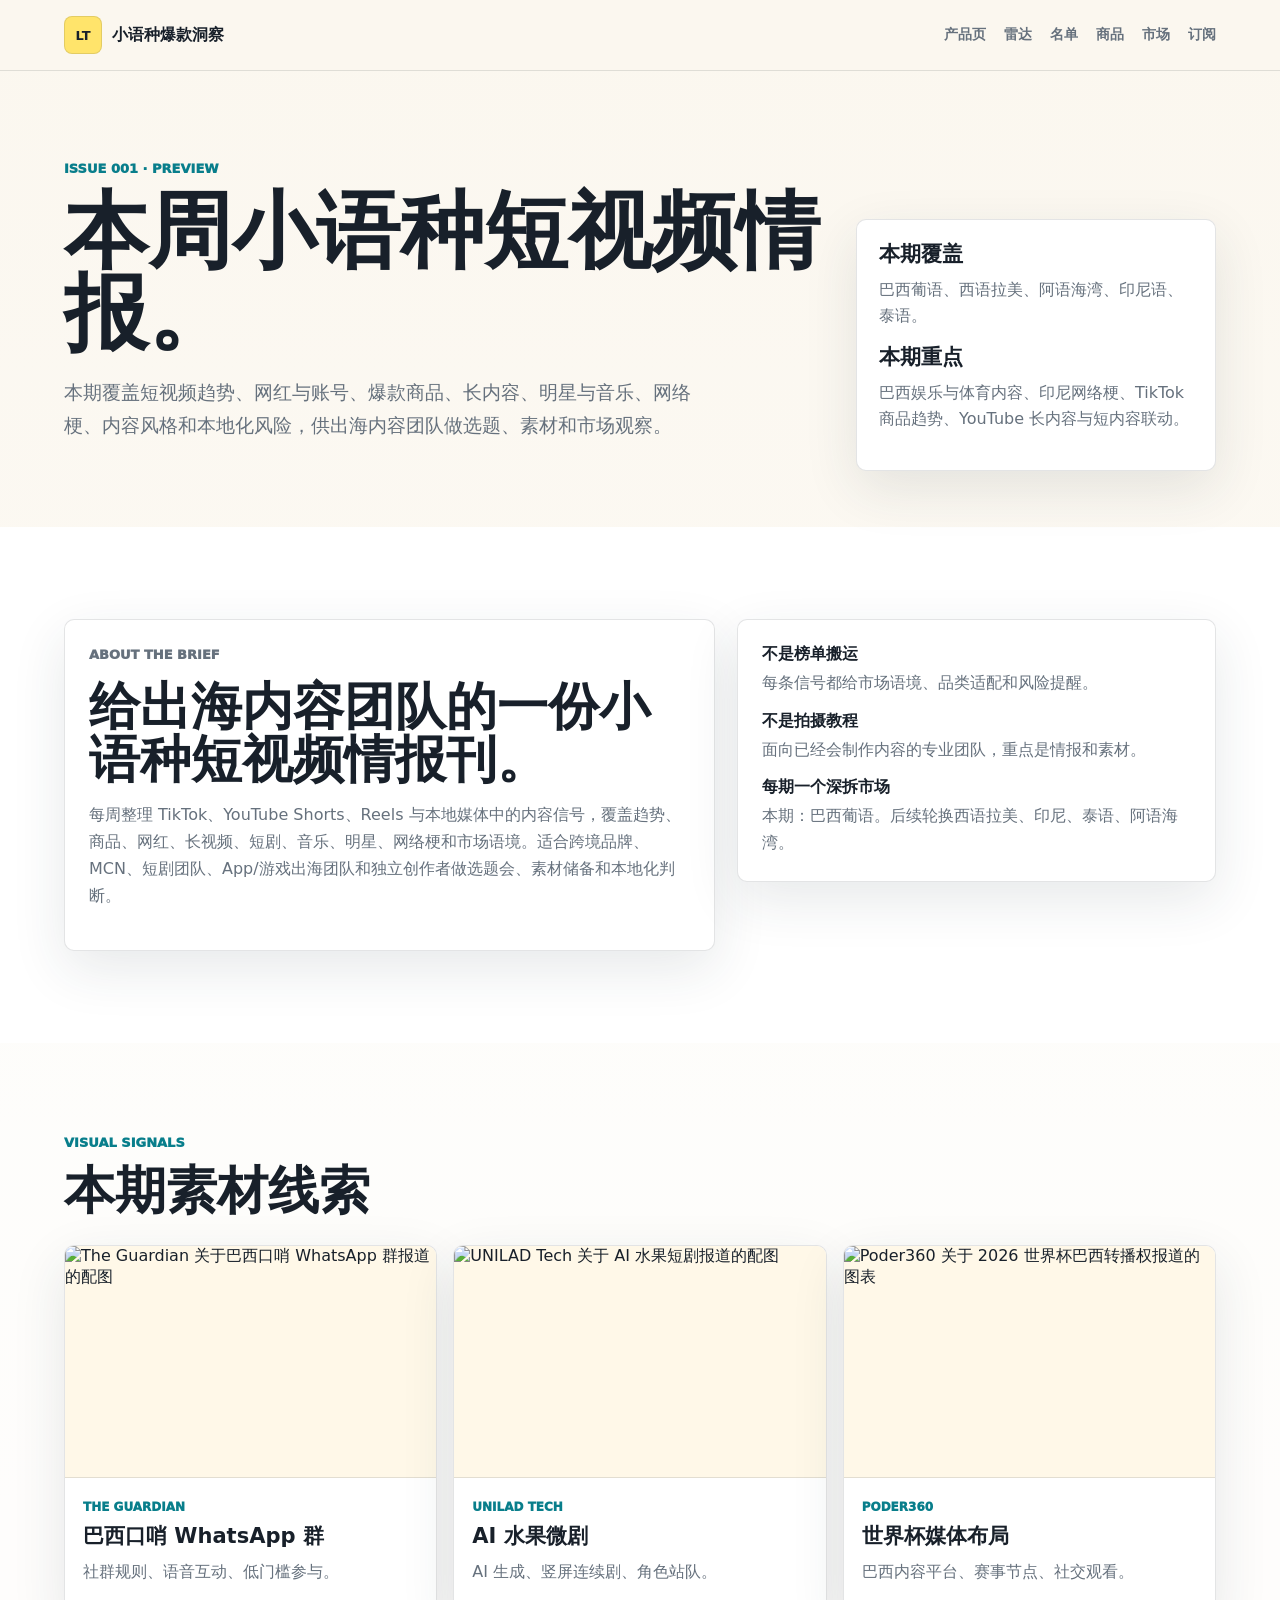
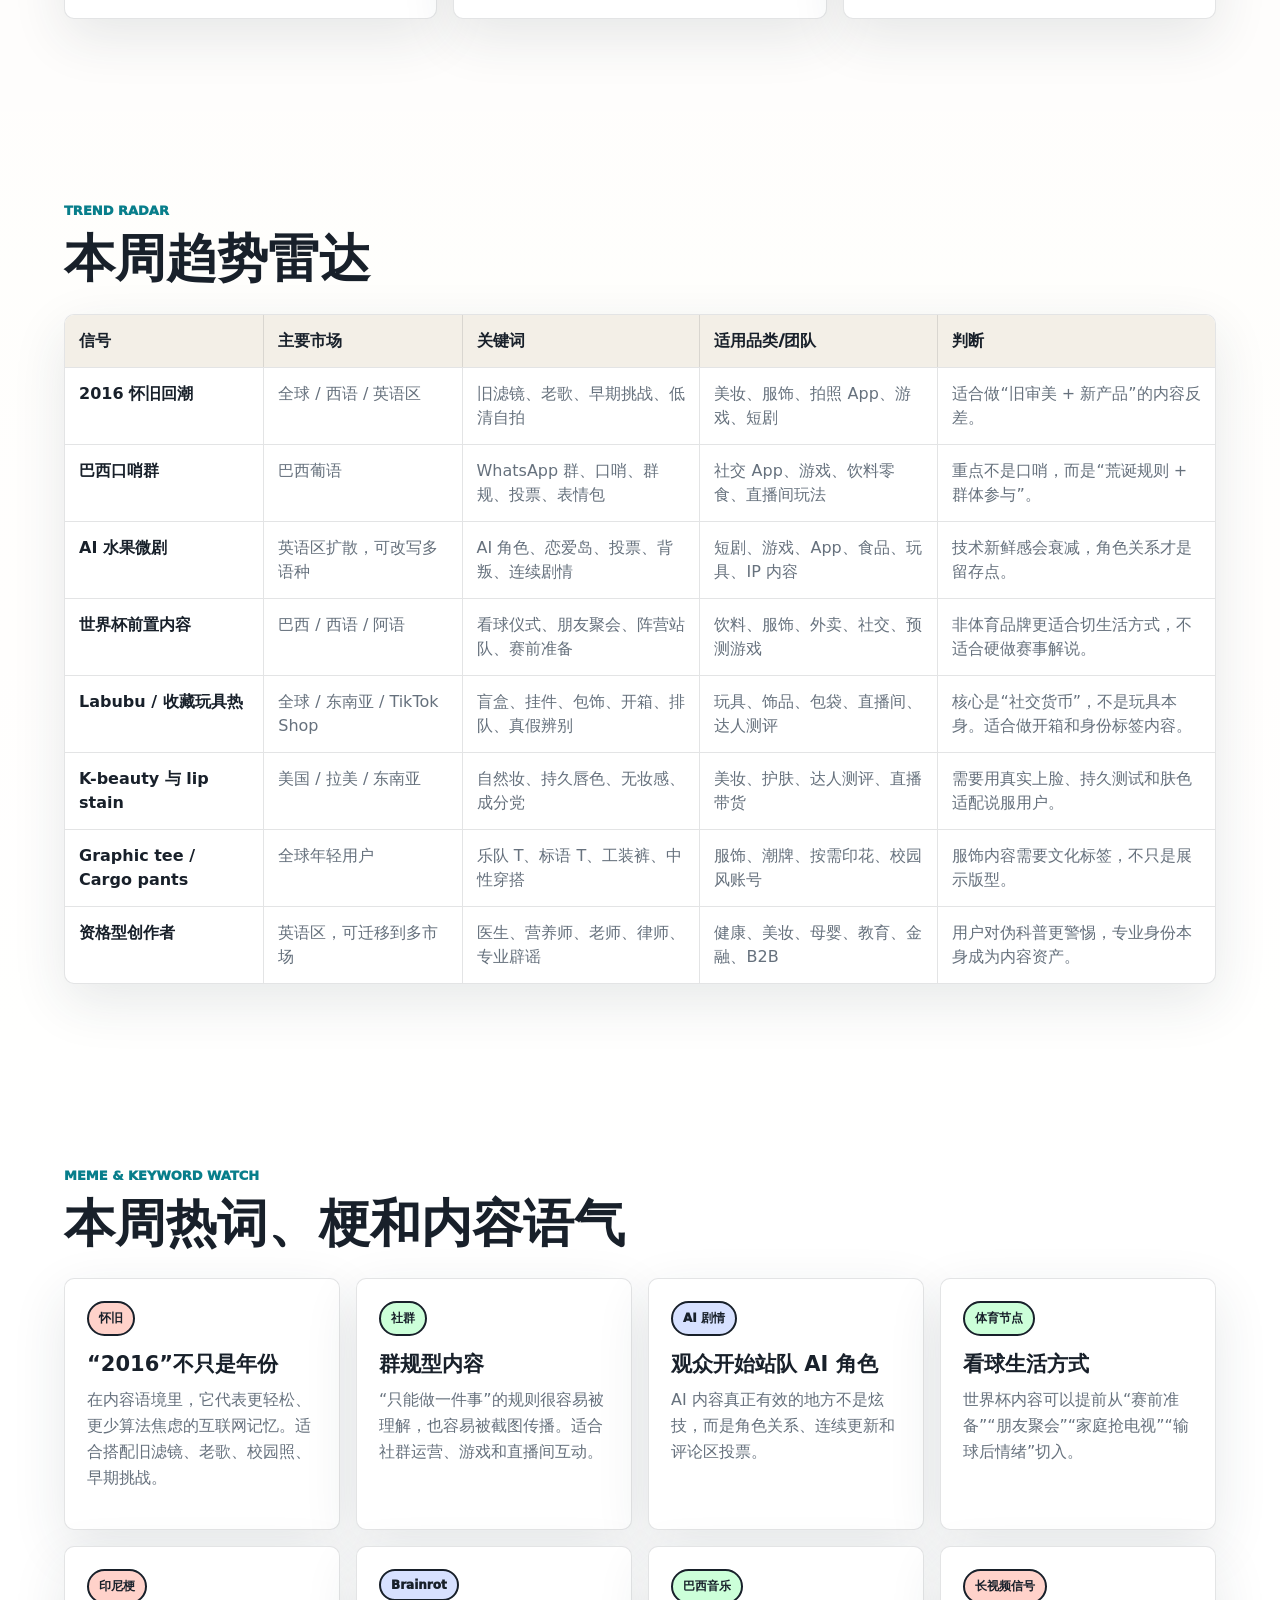
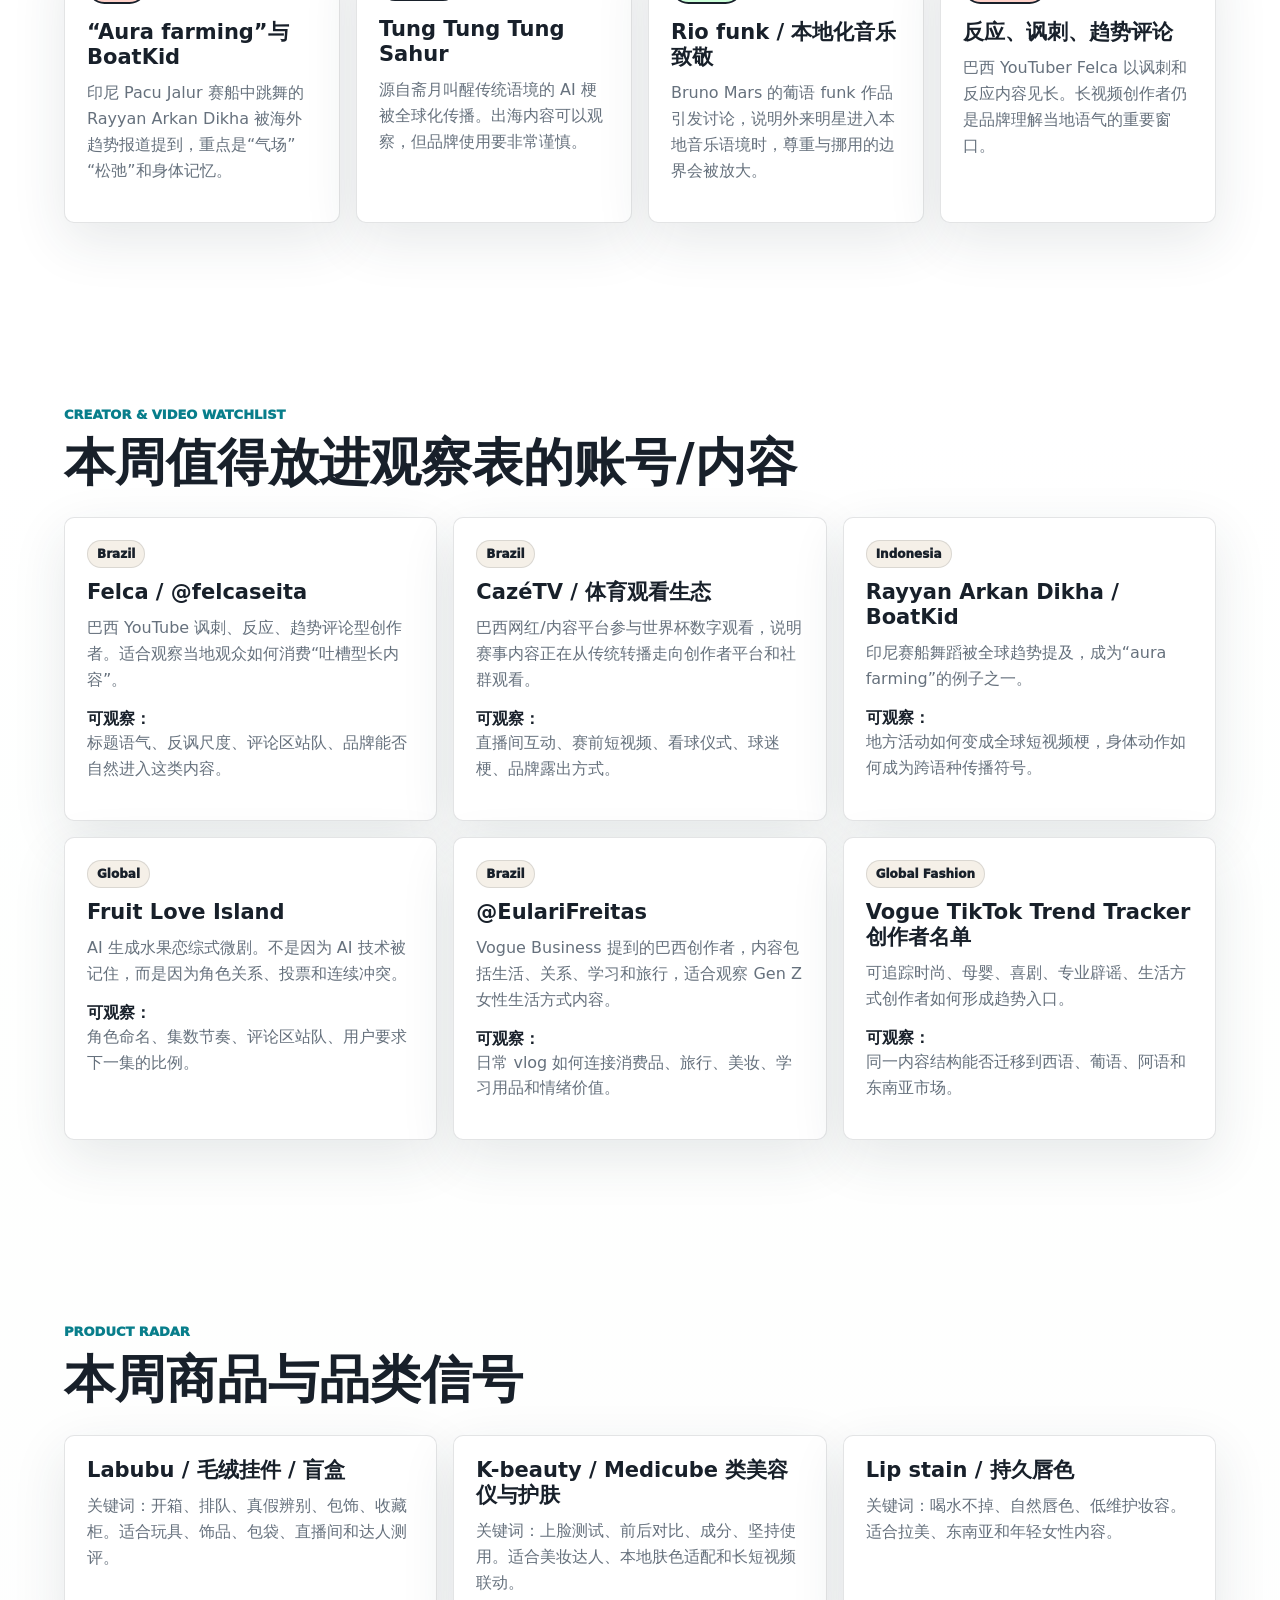
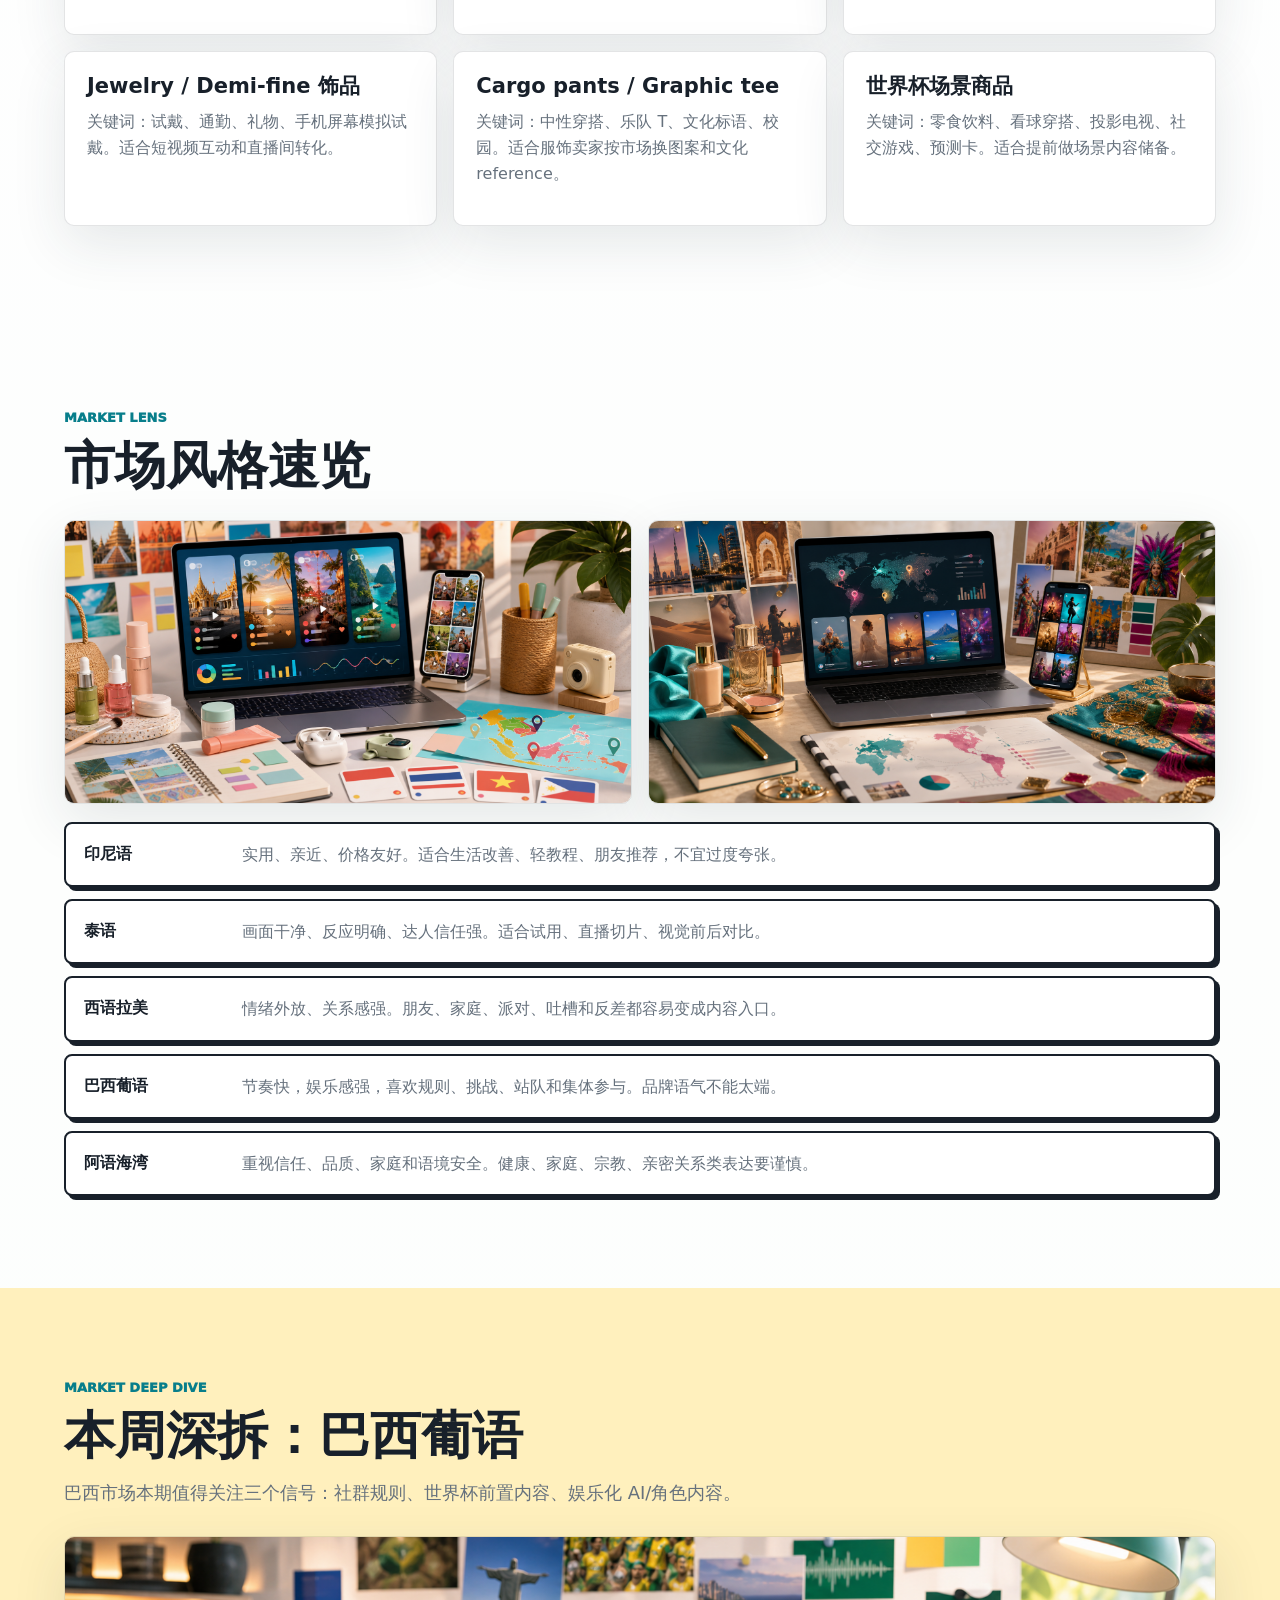
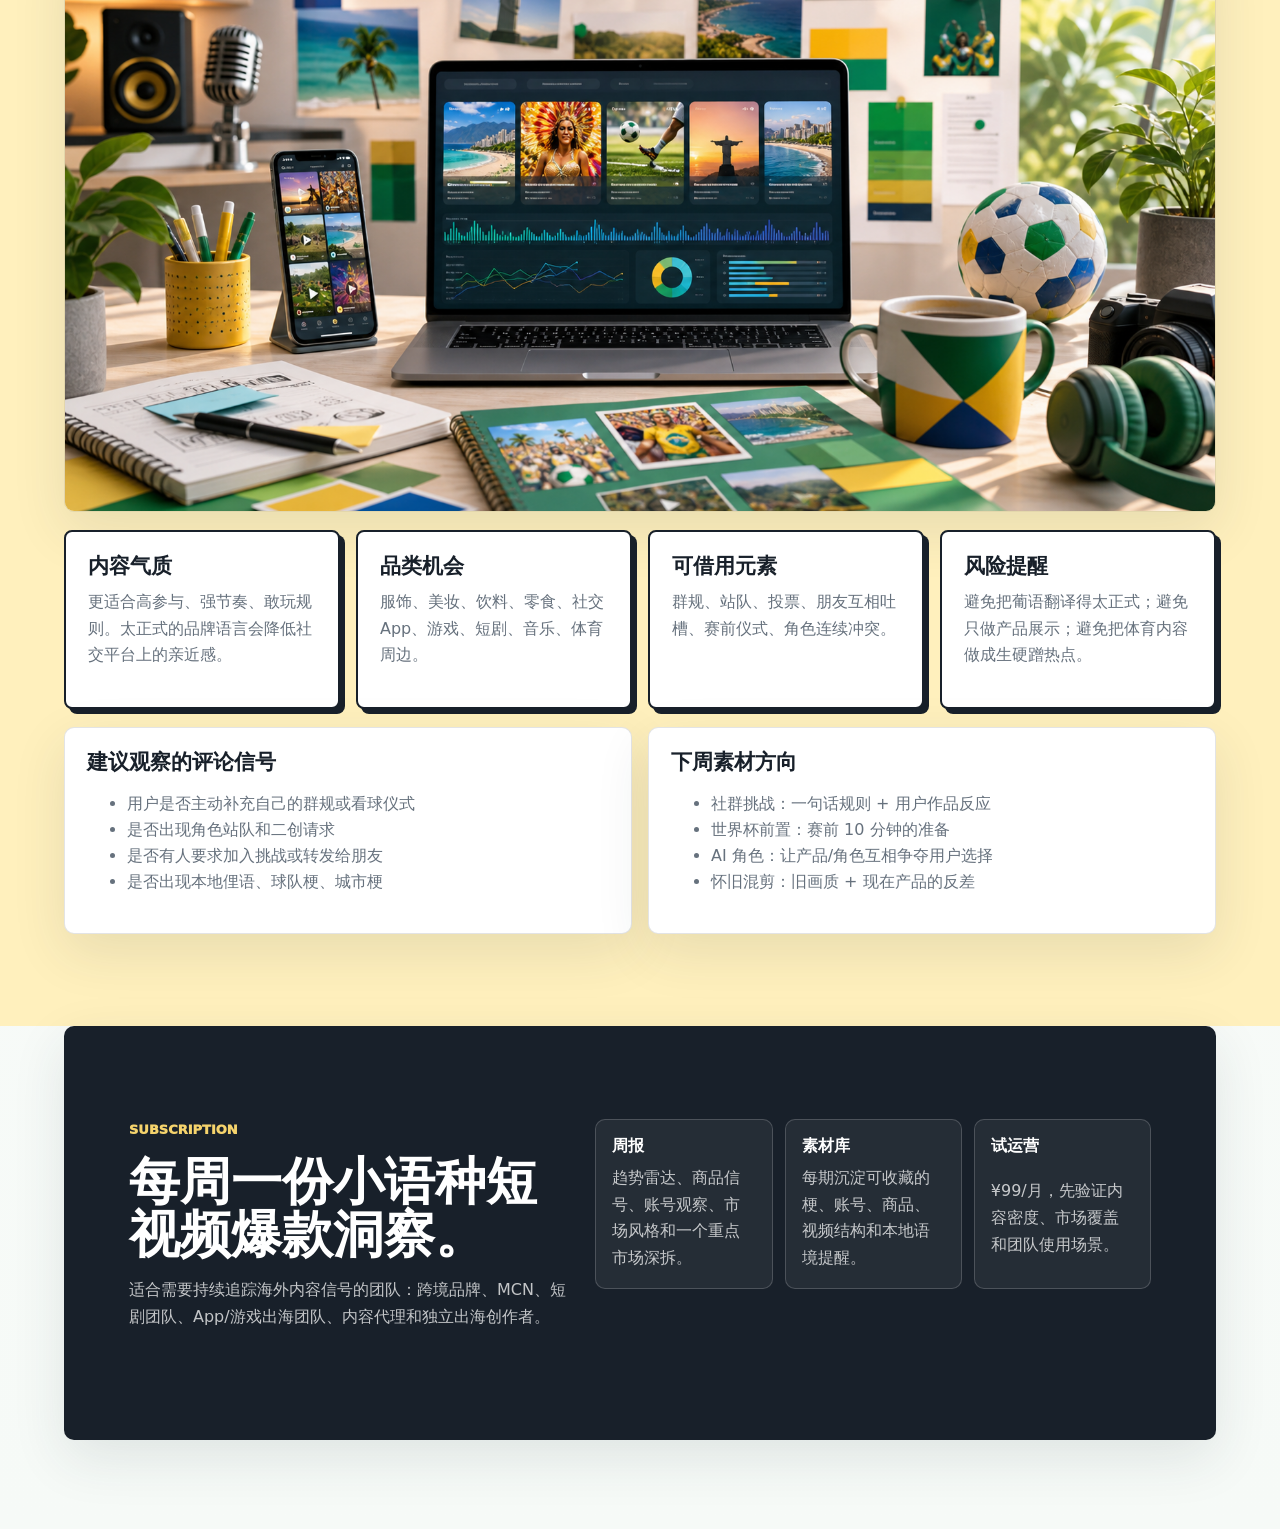
==== commit fec10253: "Polish issue as premium intelligence brief" ====
--- a/issue-001.html
+++ b/issue-001.html
@@ -19,7 +19,7 @@
         <a href="#watchlist">名单</a>
         <a href="#products">商品</a>
         <a href="#market">市场</a>
-        <a href="#sources">来源</a>
+        <a href="#subscribe">订阅</a>
       </nav>
     </header>
 
@@ -40,10 +40,25 @@
         </aside>
       </section>
 
-      <section class="section evidence-section" id="sources">
-        <div class="section-heading">
-          <p class="eyebrow">Source Board</p>
-          <h2>本期公开线索</h2>
+      <section class="section intro-panel">
+        <div class="intro-copy">
+          <p class="eyebrow">About The Brief</p>
+          <h2>给出海内容团队的一份小语种短视频情报刊。</h2>
+          <p>
+            每周整理 TikTok、YouTube Shorts、Reels 与本地媒体中的内容信号，覆盖趋势、商品、网红、长视频、短剧、音乐、明星、网络梗和市场语境。适合跨境品牌、MCN、短剧团队、App/游戏出海团队和独立创作者做选题会、素材储备和本地化判断。
+          </p>
+        </div>
+        <div class="intro-points">
+          <div><b>不是榜单搬运</b><span>每条信号都给市场语境、品类适配和风险提醒。</span></div>
+          <div><b>不是拍摄教程</b><span>面向已经会制作内容的专业团队，重点是情报和素材。</span></div>
+          <div><b>每期一个深拆市场</b><span>本期：巴西葡语。后续轮换西语拉美、印尼、泰语、阿语海湾。</span></div>
+        </div>
+      </section>
+
+      <section class="section evidence-section">
+        <div class="section-heading">
+          <p class="eyebrow">Visual Signals</p>
+          <h2>本期素材线索</h2>
         </div>
         <div class="evidence-grid">
           <a class="evidence-card" href="https://www.theguardian.com/world/2026/may/05/brazil-craze-whistling-only-whatsapp-groups">
@@ -283,6 +298,10 @@
           <p class="eyebrow">Market Lens</p>
           <h2>市场风格速览</h2>
         </div>
+        <div class="market-image-row">
+          <img src="assets/sea-market.png" alt="东南亚短视频市场氛围图">
+          <img src="assets/gulf-latam-market.png" alt="阿语海湾和拉美短视频市场氛围图">
+        </div>
         <div class="localize-table">
           <div><b>印尼语</b><span>实用、亲近、价格友好。适合生活改善、轻教程、朋友推荐，不宜过度夸张。</span></div>
           <div><b>泰语</b><span>画面干净、反应明确、达人信任强。适合试用、直播切片、视觉前后对比。</span></div>
@@ -297,6 +316,9 @@
           <p class="eyebrow">Market Deep Dive</p>
           <h2>本周深拆：巴西葡语</h2>
           <p>巴西市场本期值得关注三个信号：社群规则、世界杯前置内容、娱乐化 AI/角色内容。</p>
+        </div>
+        <div class="feature-image">
+          <img src="assets/brazil-market.png" alt="巴西葡语短视频市场氛围图">
         </div>
         <div class="deep-grid">
           <article><h3>内容气质</h3><p>更适合高参与、强节奏、敢玩规则。太正式的品牌语言会降低社交平台上的亲近感。</p></article>
@@ -326,22 +348,19 @@
         </div>
       </section>
 
-      <section class="section sources">
-        <h2>来源索引</h2>
-        <ul>
-          <li><a href="https://ads.tiktok.com/business/creativecenter/">TikTok Creative Center / Creative Suite</a></li>
-          <li><a href="https://blog.youtube/culture-and-trends/">YouTube Culture & Trends</a></li>
-          <li><a href="https://www.vogue.com/article/the-vogue-business-tiktok-trend-tracker">Vogue Business TikTok Trend Tracker</a></li>
-          <li><a href="https://www.vogue.com/article/from-labubus-to-brain-rot-how-2025-unfolded-on-tiktok">Vogue: From Labubus to Brain Rot</a></li>
-          <li><a href="https://en.wikipedia.org/wiki/2026_is_the_new_2016">2026 is the new 2016 trend summary</a></li>
-          <li><a href="https://en.wikipedia.org/wiki/Tung_Tung_Tung_Sahur">Tung Tung Tung Sahur trend summary</a></li>
-          <li><a href="https://en.wikipedia.org/wiki/Felca">Felca creator profile</a></li>
-          <li><a href="https://en.wikipedia.org/wiki/Bonde_do_Brun%C3%A3o">Bonde do Brunão / Bruno Mars Brazil funk context</a></li>
-          <li><a href="https://www.uniladtech.com/social-media/fruit-love-island-ai-tiktok-account-wiped-breaking-record-691171-20260325">UNILAD Tech: AI fruit videos</a></li>
-          <li><a href="https://www.theguardian.com/world/2026/may/05/brazil-craze-whistling-only-whatsapp-groups">The Guardian: Brazil whistling-only WhatsApp groups</a></li>
-          <li><a href="https://apnews.com/article/08feed47be7b423bafcfe9ae941bed1b">AP: Brazil influencer platform streaming FIFA World Cup</a></li>
-          <li><a href="https://www.poder360.com.br/poder-sportsmkt/duas-emissoras-de-tv-aberta-transmitirao-a-copa-do-mundo-de-2026/">Poder360: Copa do Mundo 2026 transmissão</a></li>
-        </ul>
+      <section class="section subscribe-panel" id="subscribe">
+        <div>
+          <p class="eyebrow">Subscription</p>
+          <h2>每周一份小语种短视频爆款洞察。</h2>
+          <p>
+            适合需要持续追踪海外内容信号的团队：跨境品牌、MCN、短剧团队、App/游戏出海团队、内容代理和独立出海创作者。
+          </p>
+        </div>
+        <div class="subscribe-grid">
+          <div><b>周报</b><span>趋势雷达、商品信号、账号观察、市场风格和一个重点市场深拆。</span></div>
+          <div><b>素材库</b><span>每期沉淀可收藏的梗、账号、商品、视频结构和本地语境提醒。</span></div>
+          <div><b>试运营</b><span>¥99/月，先验证内容密度、市场覆盖和团队使用场景。</span></div>
+        </div>
       </section>
     </main>
   </body>
--- a/styles.css
+++ b/styles.css
@@ -466,10 +466,23 @@
 }
 
 .issue-body {
-  background:
-    radial-gradient(circle at 12% 6%, rgba(255, 228, 107, 0.72), transparent 24%),
-    radial-gradient(circle at 86% 10%, rgba(79, 124, 255, 0.18), transparent 26%),
-    linear-gradient(180deg, #fff8e8 0%, #ffffff 42%, #f5fffb 100%);
+  --ink: #18202a;
+  --muted: #66717d;
+  --line: rgba(24, 32, 42, 0.12);
+  --shadow: 0 18px 54px rgba(40, 52, 64, 0.11);
+  background: linear-gradient(180deg, #fbf7ef 0%, #ffffff 38%, #f6faf7 100%);
+}
+
+.issue-body .topbar {
+  background: rgba(251, 247, 239, 0.92);
+}
+
+.issue-body .brand-mark,
+.issue-body .button,
+.issue-body .signup button,
+.issue-body .product-card span {
+  border: 1px solid var(--line);
+  box-shadow: none;
 }
 
 .issue-hero {
@@ -483,10 +496,10 @@
 .issue-note,
 .sources {
   padding: 22px;
-  border: 2px solid var(--ink);
-  border-radius: 8px;
-  background: white;
-  box-shadow: 5px 5px 0 var(--ink);
+  border: 1px solid var(--line);
+  border-radius: 10px;
+  background: white;
+  box-shadow: var(--shadow);
 }
 
 .issue-note p {
@@ -498,6 +511,53 @@
   background: rgba(255, 255, 255, 0.45);
 }
 
+.intro-panel {
+  display: grid;
+  grid-template-columns: minmax(0, 0.95fr) minmax(320px, 0.7fr);
+  gap: 22px;
+  align-items: start;
+  background: #ffffff;
+}
+
+.intro-copy,
+.intro-points,
+.subscribe-panel,
+.evidence-card,
+.intel-table,
+.watch-grid article,
+.watchlist-grid article,
+.product-radar-grid article,
+.deep-grid article,
+.intel-split > div {
+  border: 1px solid var(--line);
+  border-radius: 10px;
+  box-shadow: var(--shadow);
+}
+
+.intro-copy,
+.intro-points {
+  padding: 24px;
+  background: white;
+}
+
+.intro-copy p,
+.intro-points span,
+.subscribe-panel p,
+.subscribe-grid span {
+  color: var(--muted);
+  line-height: 1.68;
+}
+
+.intro-points {
+  display: grid;
+  gap: 14px;
+}
+
+.intro-points div {
+  display: grid;
+  gap: 5px;
+}
+
 .evidence-section {
   background: rgba(255, 255, 255, 0.62);
 }
@@ -511,10 +571,7 @@
 .evidence-card {
   overflow: hidden;
   display: grid;
-  border: 2px solid var(--ink);
-  border-radius: 8px;
-  background: white;
-  box-shadow: 5px 5px 0 var(--ink);
+  background: white;
 }
 
 .evidence-card img {
@@ -522,7 +579,7 @@
   width: 100%;
   aspect-ratio: 16 / 10;
   object-fit: cover;
-  border-bottom: 2px solid var(--ink);
+  border-bottom: 1px solid var(--line);
   background: #fff8e8;
 }
 
@@ -612,6 +669,28 @@
   gap: 16px;
 }
 
+.market-image-row {
+  display: grid;
+  grid-template-columns: repeat(2, minmax(0, 1fr));
+  gap: 16px;
+  margin-bottom: 18px;
+}
+
+.market-image-row img,
+.feature-image img {
+  display: block;
+  width: 100%;
+  aspect-ratio: 16 / 8;
+  object-fit: cover;
+  border: 1px solid var(--line);
+  border-radius: 10px;
+  box-shadow: var(--shadow);
+}
+
+.feature-image {
+  margin-bottom: 18px;
+}
+
 .paid-card {
   margin-bottom: 28px;
   padding: 24px;
@@ -688,17 +767,17 @@
 
 .intel-table {
   display: grid;
-  border: 2px solid var(--ink);
-  border-radius: 8px;
+  border: 1px solid var(--line);
+  border-radius: 10px;
   overflow: hidden;
   background: white;
-  box-shadow: 5px 5px 0 var(--ink);
+  box-shadow: var(--shadow);
 }
 
 .intel-row {
   display: grid;
   grid-template-columns: 1fr 1fr 1.2fr 1.2fr 1.4fr;
-  border-top: 2px solid var(--ink);
+  border-top: 1px solid var(--line);
 }
 
 .intel-row:first-child {
@@ -707,7 +786,7 @@
 
 .intel-row span {
   padding: 14px;
-  border-left: 2px solid var(--ink);
+  border-left: 1px solid var(--line);
   color: var(--muted);
   line-height: 1.5;
 }
@@ -720,7 +799,7 @@
 
 .intel-row.head span {
   color: var(--ink);
-  background: var(--yellow);
+  background: #f3efe7;
   font-weight: 1000;
 }
 
@@ -733,10 +812,7 @@
 .watch-grid article,
 .intel-split > div {
   padding: 22px;
-  border: 2px solid var(--ink);
-  border-radius: 8px;
-  background: white;
-  box-shadow: 5px 5px 0 var(--ink);
+  background: white;
 }
 
 .watch-grid p,
@@ -762,21 +838,52 @@
 .watchlist-grid article,
 .product-radar-grid article {
   padding: 22px;
-  border: 2px solid var(--ink);
-  border-radius: 8px;
-  background: white;
-  box-shadow: 5px 5px 0 var(--ink);
+  background: white;
 }
 
 .watchlist-grid span {
   display: inline-flex;
   margin-bottom: 12px;
   padding: 6px 9px;
-  border: 2px solid var(--ink);
+  border: 1px solid var(--line);
   border-radius: 999px;
-  background: #fff0f7;
+  background: #f5f0e8;
   font-size: 12px;
   font-weight: 1000;
+}
+
+.subscribe-panel {
+  display: grid;
+  grid-template-columns: minmax(0, 0.8fr) minmax(320px, 1fr);
+  gap: 22px;
+  align-items: start;
+  margin: 0 clamp(18px, 5vw, 64px) clamp(54px, 7vw, 90px);
+  background: #18202a;
+  color: white;
+}
+
+.subscribe-panel .eyebrow {
+  color: #f5d36c;
+}
+
+.subscribe-panel p,
+.subscribe-grid span {
+  color: rgba(255, 255, 255, 0.74);
+}
+
+.subscribe-grid {
+  display: grid;
+  grid-template-columns: repeat(3, minmax(0, 1fr));
+  gap: 12px;
+}
+
+.subscribe-grid div {
+  display: grid;
+  gap: 8px;
+  padding: 16px;
+  border: 1px solid rgba(255, 255, 255, 0.18);
+  border-radius: 10px;
+  background: rgba(255, 255, 255, 0.06);
 }
 
 .watchlist-grid p,
@@ -885,6 +992,10 @@
   }
 
   .issue-hero,
+  .intro-panel,
+  .subscribe-panel,
+  .subscribe-grid,
+  .market-image-row,
   .localize-table div,
   .brief-strip {
     grid-template-columns: 1fr;
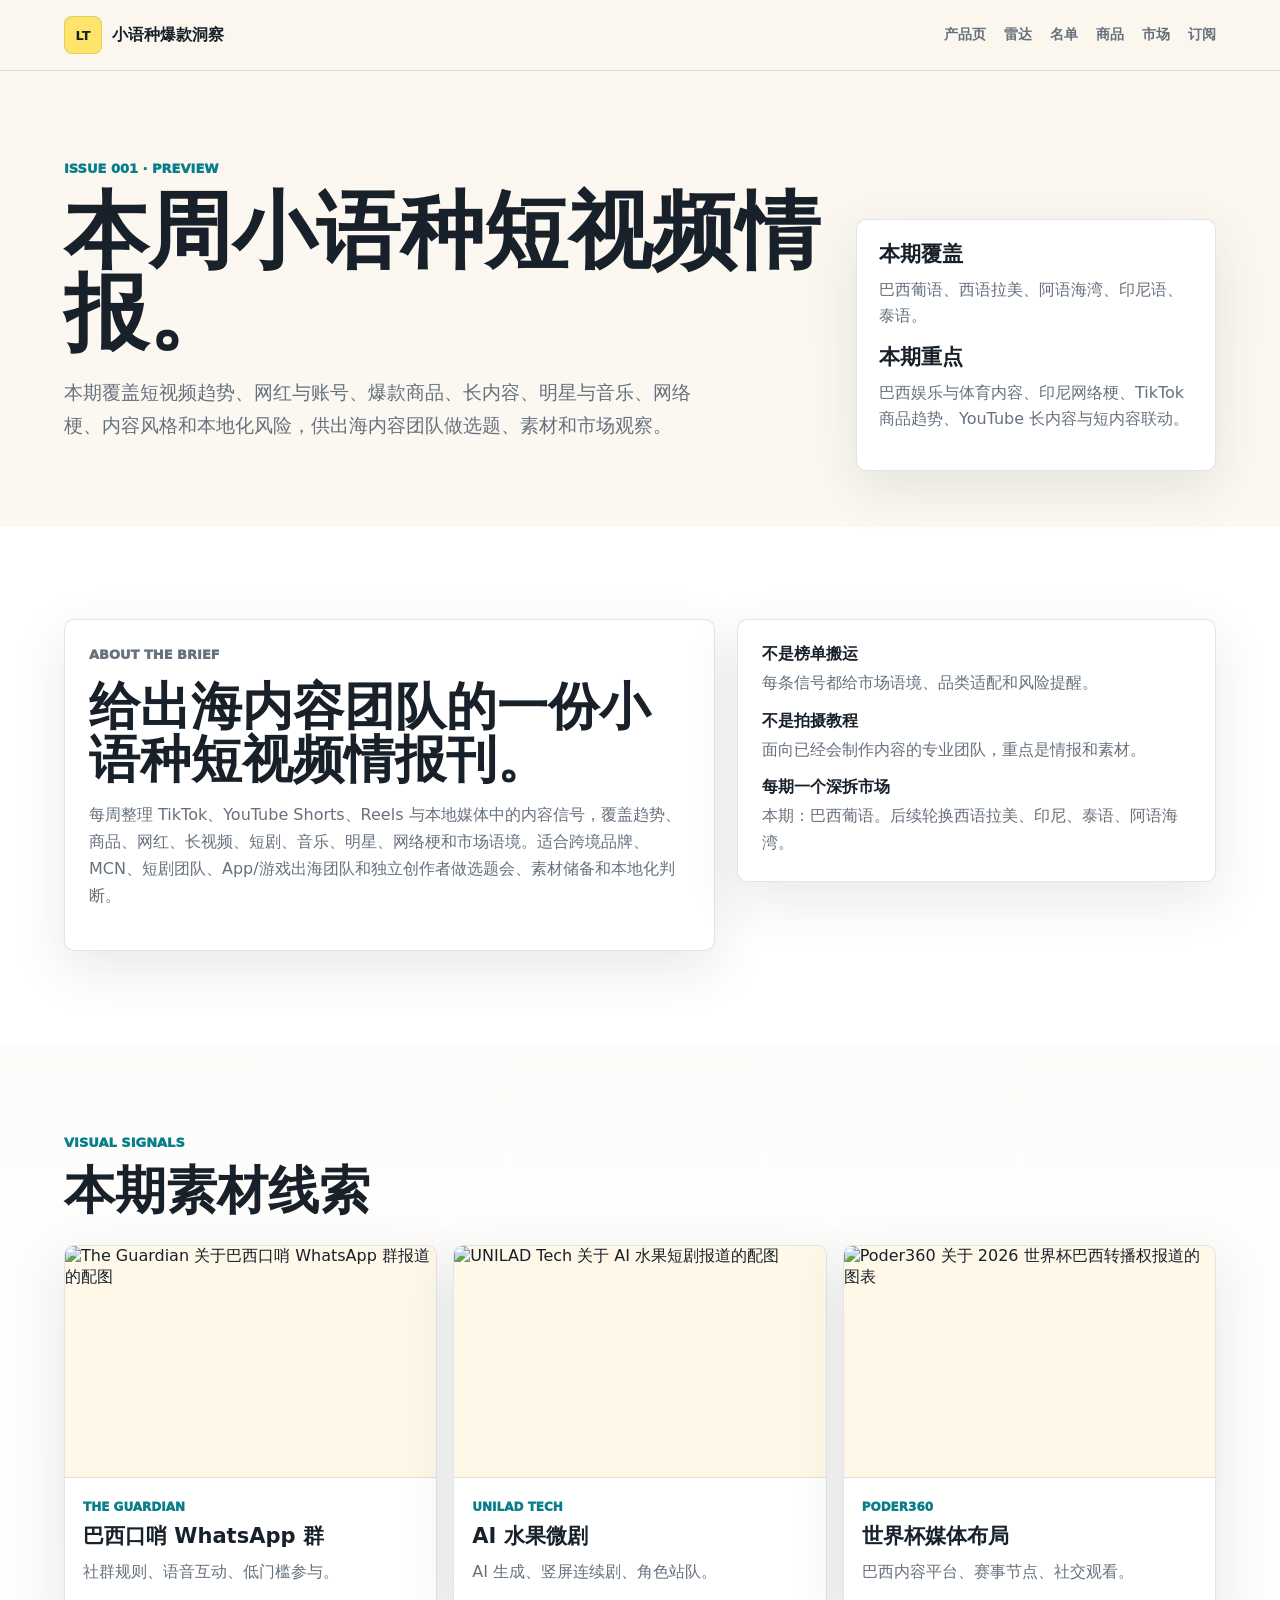
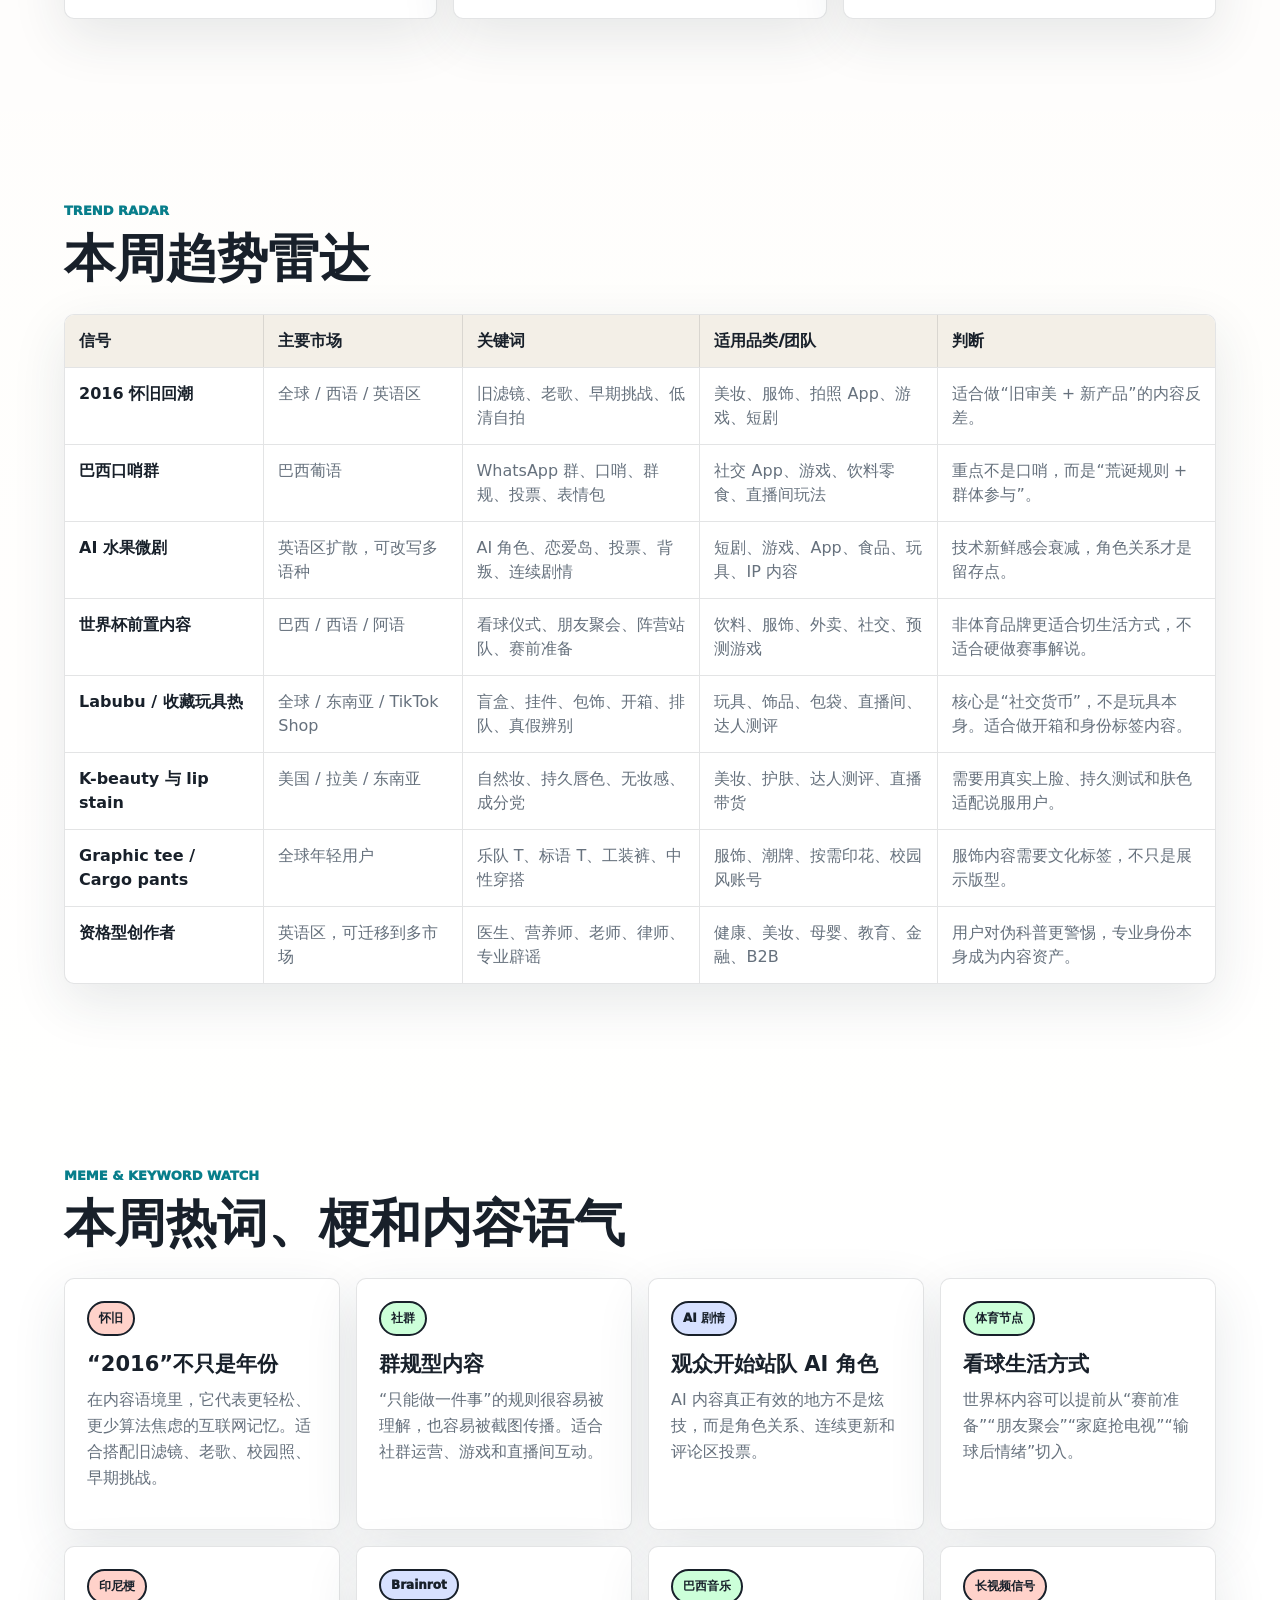
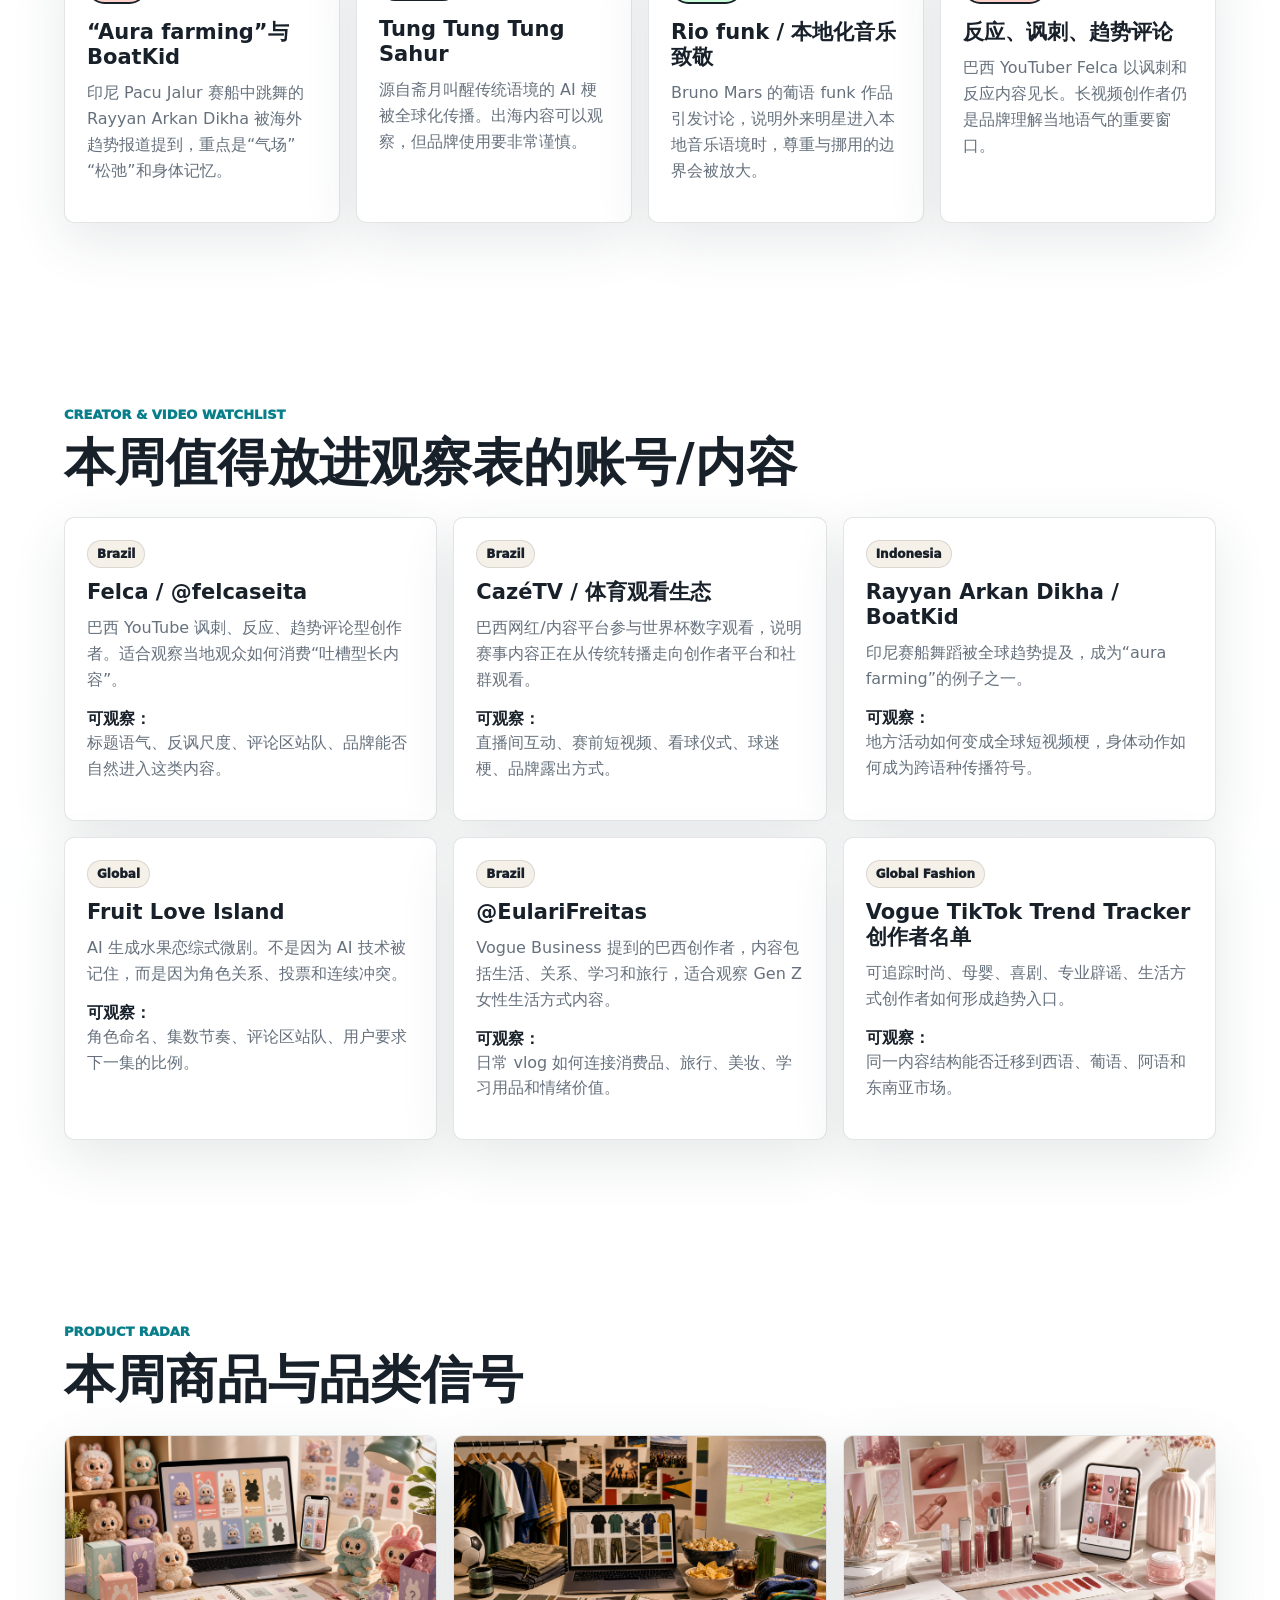
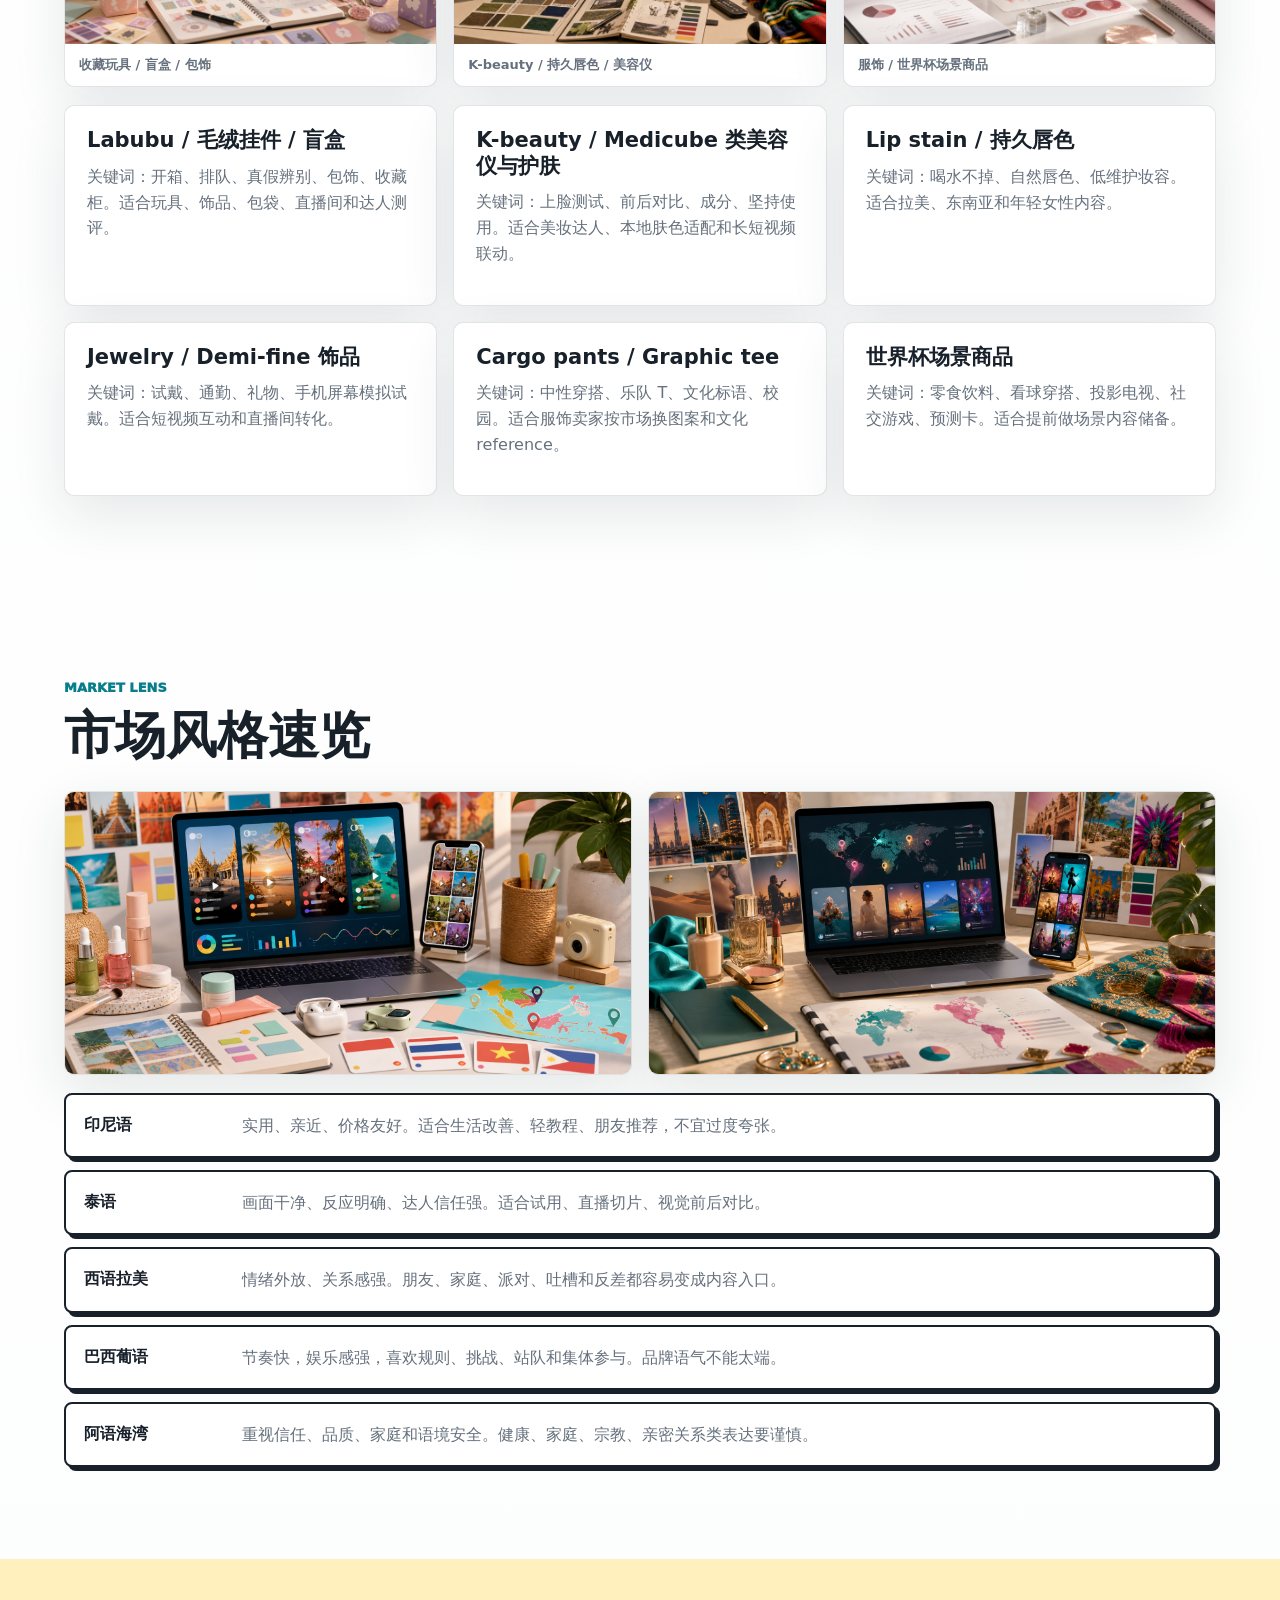
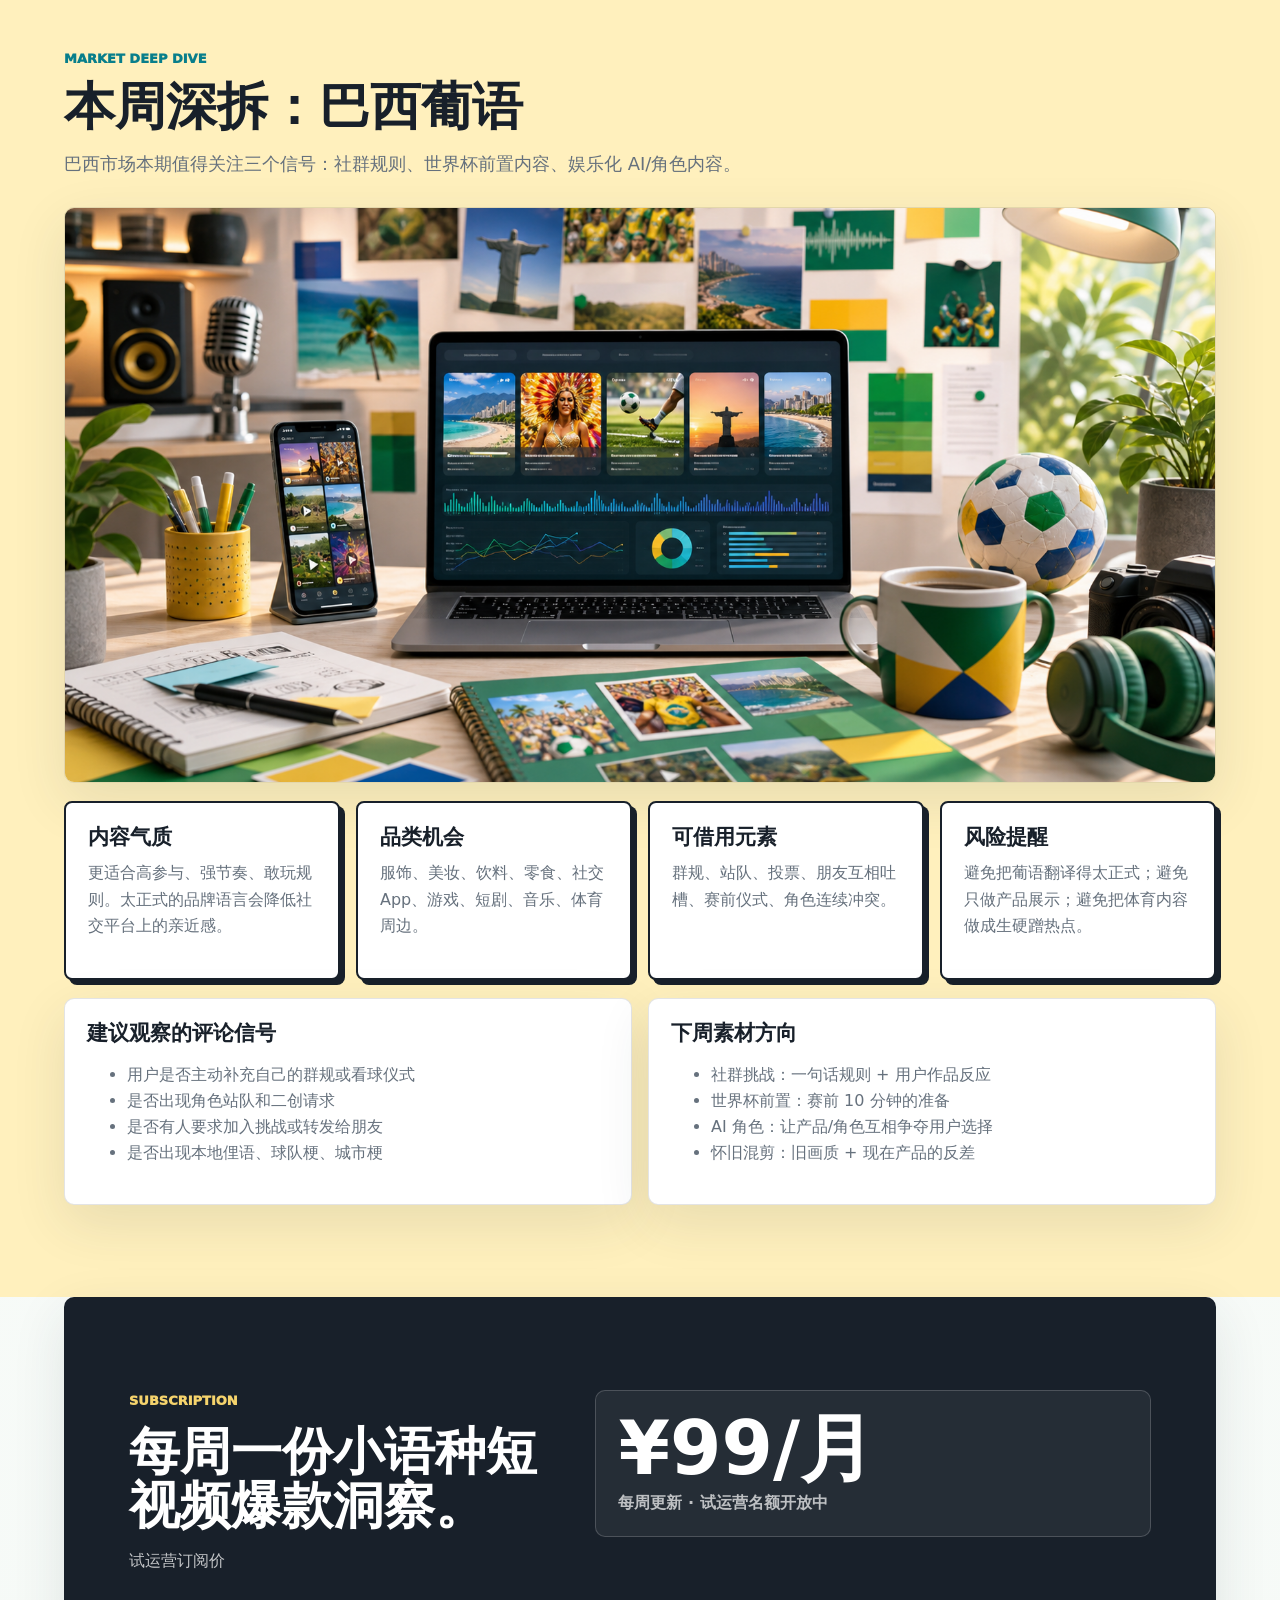
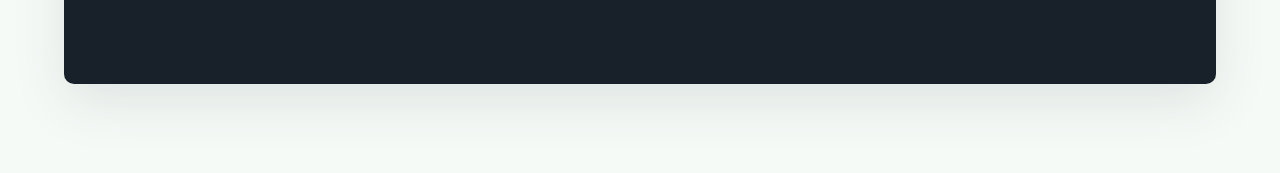
==== commit b3d5d0de: "Add product visuals and simplify subscription block" ====
--- a/issue-001.html
+++ b/issue-001.html
@@ -265,6 +265,20 @@
           <p class="eyebrow">Product Radar</p>
           <h2>本周商品与品类信号</h2>
         </div>
+        <div class="product-visual-grid">
+          <figure>
+            <img src="assets/collectible-toys.png" alt="收藏玩具和盲盒趋势氛围图">
+            <figcaption>收藏玩具 / 盲盒 / 包饰</figcaption>
+          </figure>
+          <figure>
+            <img src="assets/beauty-products.png" alt="持久唇色和 K-beauty 趋势氛围图">
+            <figcaption>K-beauty / 持久唇色 / 美容仪</figcaption>
+          </figure>
+          <figure>
+            <img src="assets/fashion-football-products.png" alt="服饰和世界杯场景商品趋势氛围图">
+            <figcaption>服饰 / 世界杯场景商品</figcaption>
+          </figure>
+        </div>
         <div class="product-radar-grid">
           <article>
             <h3>Labubu / 毛绒挂件 / 盲盒</h3>
@@ -352,14 +366,11 @@
         <div>
           <p class="eyebrow">Subscription</p>
           <h2>每周一份小语种短视频爆款洞察。</h2>
-          <p>
-            适合需要持续追踪海外内容信号的团队：跨境品牌、MCN、短剧团队、App/游戏出海团队、内容代理和独立出海创作者。
-          </p>
-        </div>
-        <div class="subscribe-grid">
-          <div><b>周报</b><span>趋势雷达、商品信号、账号观察、市场风格和一个重点市场深拆。</span></div>
-          <div><b>素材库</b><span>每期沉淀可收藏的梗、账号、商品、视频结构和本地语境提醒。</span></div>
-          <div><b>试运营</b><span>¥99/月，先验证内容密度、市场覆盖和团队使用场景。</span></div>
+          <p>试运营订阅价</p>
+        </div>
+        <div class="price-block">
+          <strong>¥99/月</strong>
+          <span>每周更新 · 试运营名额开放中</span>
         </div>
       </section>
     </main>
--- a/styles.css
+++ b/styles.css
@@ -835,6 +835,36 @@
   gap: 16px;
 }
 
+.product-visual-grid {
+  display: grid;
+  grid-template-columns: repeat(3, minmax(0, 1fr));
+  gap: 16px;
+  margin-bottom: 18px;
+}
+
+.product-visual-grid figure {
+  overflow: hidden;
+  margin: 0;
+  border: 1px solid var(--line);
+  border-radius: 10px;
+  background: white;
+  box-shadow: var(--shadow);
+}
+
+.product-visual-grid img {
+  display: block;
+  width: 100%;
+  aspect-ratio: 16 / 9;
+  object-fit: cover;
+}
+
+.product-visual-grid figcaption {
+  padding: 12px 14px;
+  color: var(--muted);
+  font-size: 13px;
+  font-weight: 900;
+}
+
 .watchlist-grid article,
 .product-radar-grid article {
   padding: 22px;
@@ -871,19 +901,26 @@
   color: rgba(255, 255, 255, 0.74);
 }
 
-.subscribe-grid {
-  display: grid;
-  grid-template-columns: repeat(3, minmax(0, 1fr));
-  gap: 12px;
-}
-
-.subscribe-grid div {
-  display: grid;
-  gap: 8px;
-  padding: 16px;
+.price-block {
+  display: grid;
+  gap: 10px;
+  justify-items: start;
+  align-content: center;
+  padding: 22px;
   border: 1px solid rgba(255, 255, 255, 0.18);
   border-radius: 10px;
   background: rgba(255, 255, 255, 0.06);
+}
+
+.price-block strong {
+  color: white;
+  font-size: clamp(44px, 6vw, 74px);
+  line-height: 0.95;
+}
+
+.price-block span {
+  color: rgba(255, 255, 255, 0.7);
+  font-weight: 800;
 }
 
 .watchlist-grid p,
@@ -978,6 +1015,7 @@
   .intel-split,
   .watchlist-grid,
   .product-radar-grid,
+  .product-visual-grid,
   .metrics {
     grid-template-columns: 1fr;
   }
@@ -994,7 +1032,6 @@
   .issue-hero,
   .intro-panel,
   .subscribe-panel,
-  .subscribe-grid,
   .market-image-row,
   .localize-table div,
   .brief-strip {
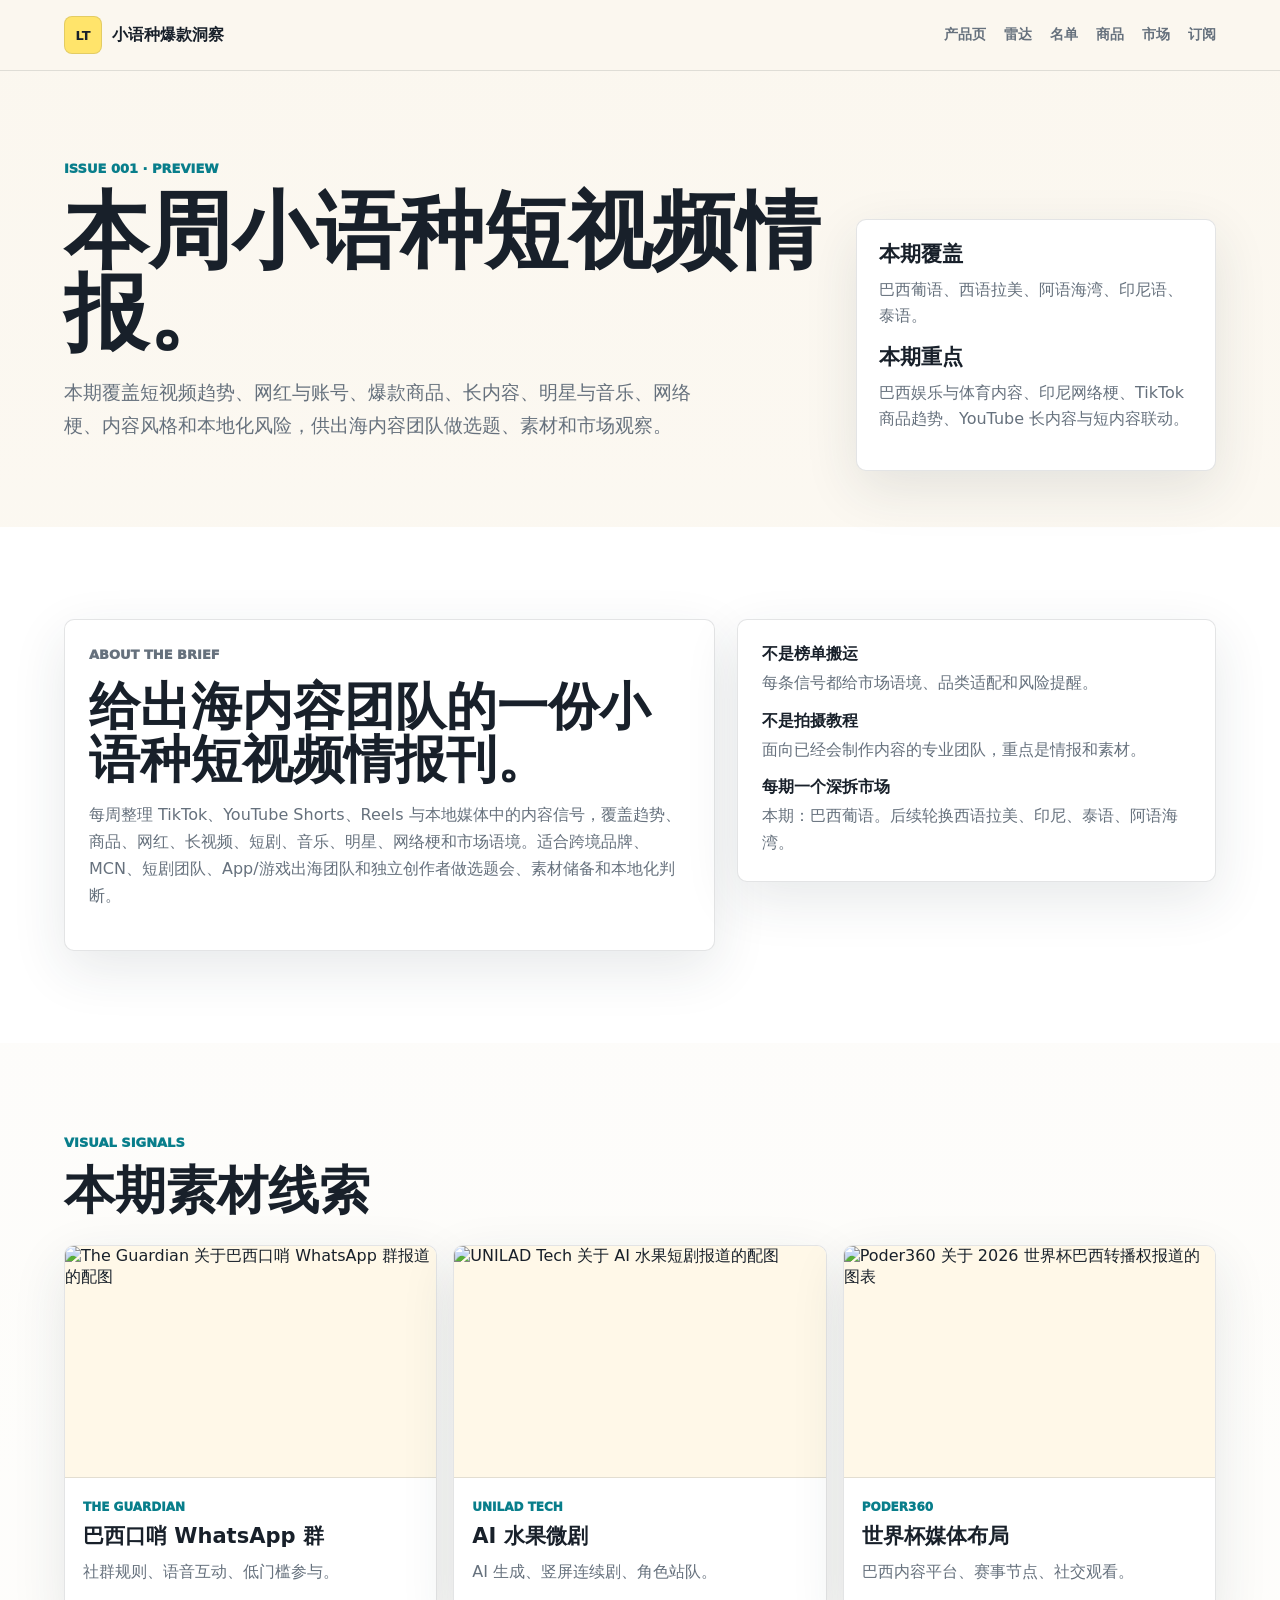
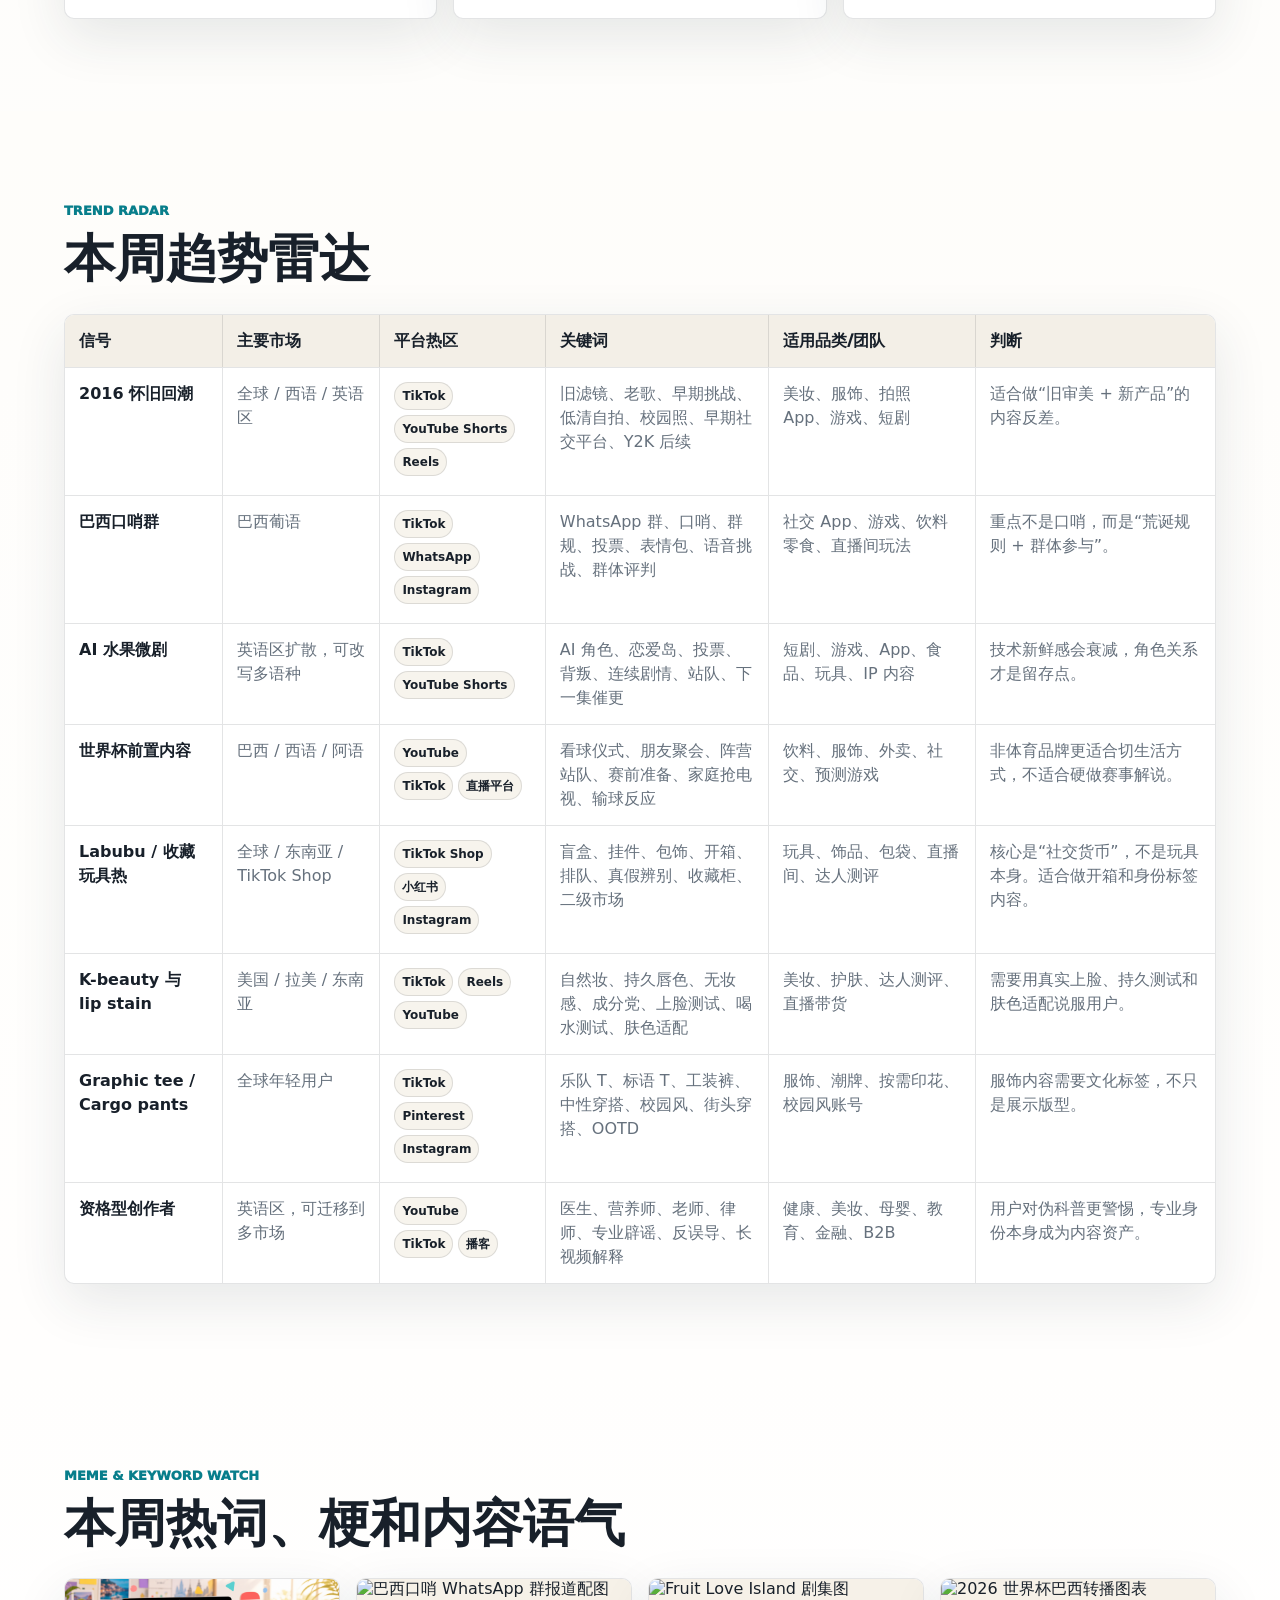
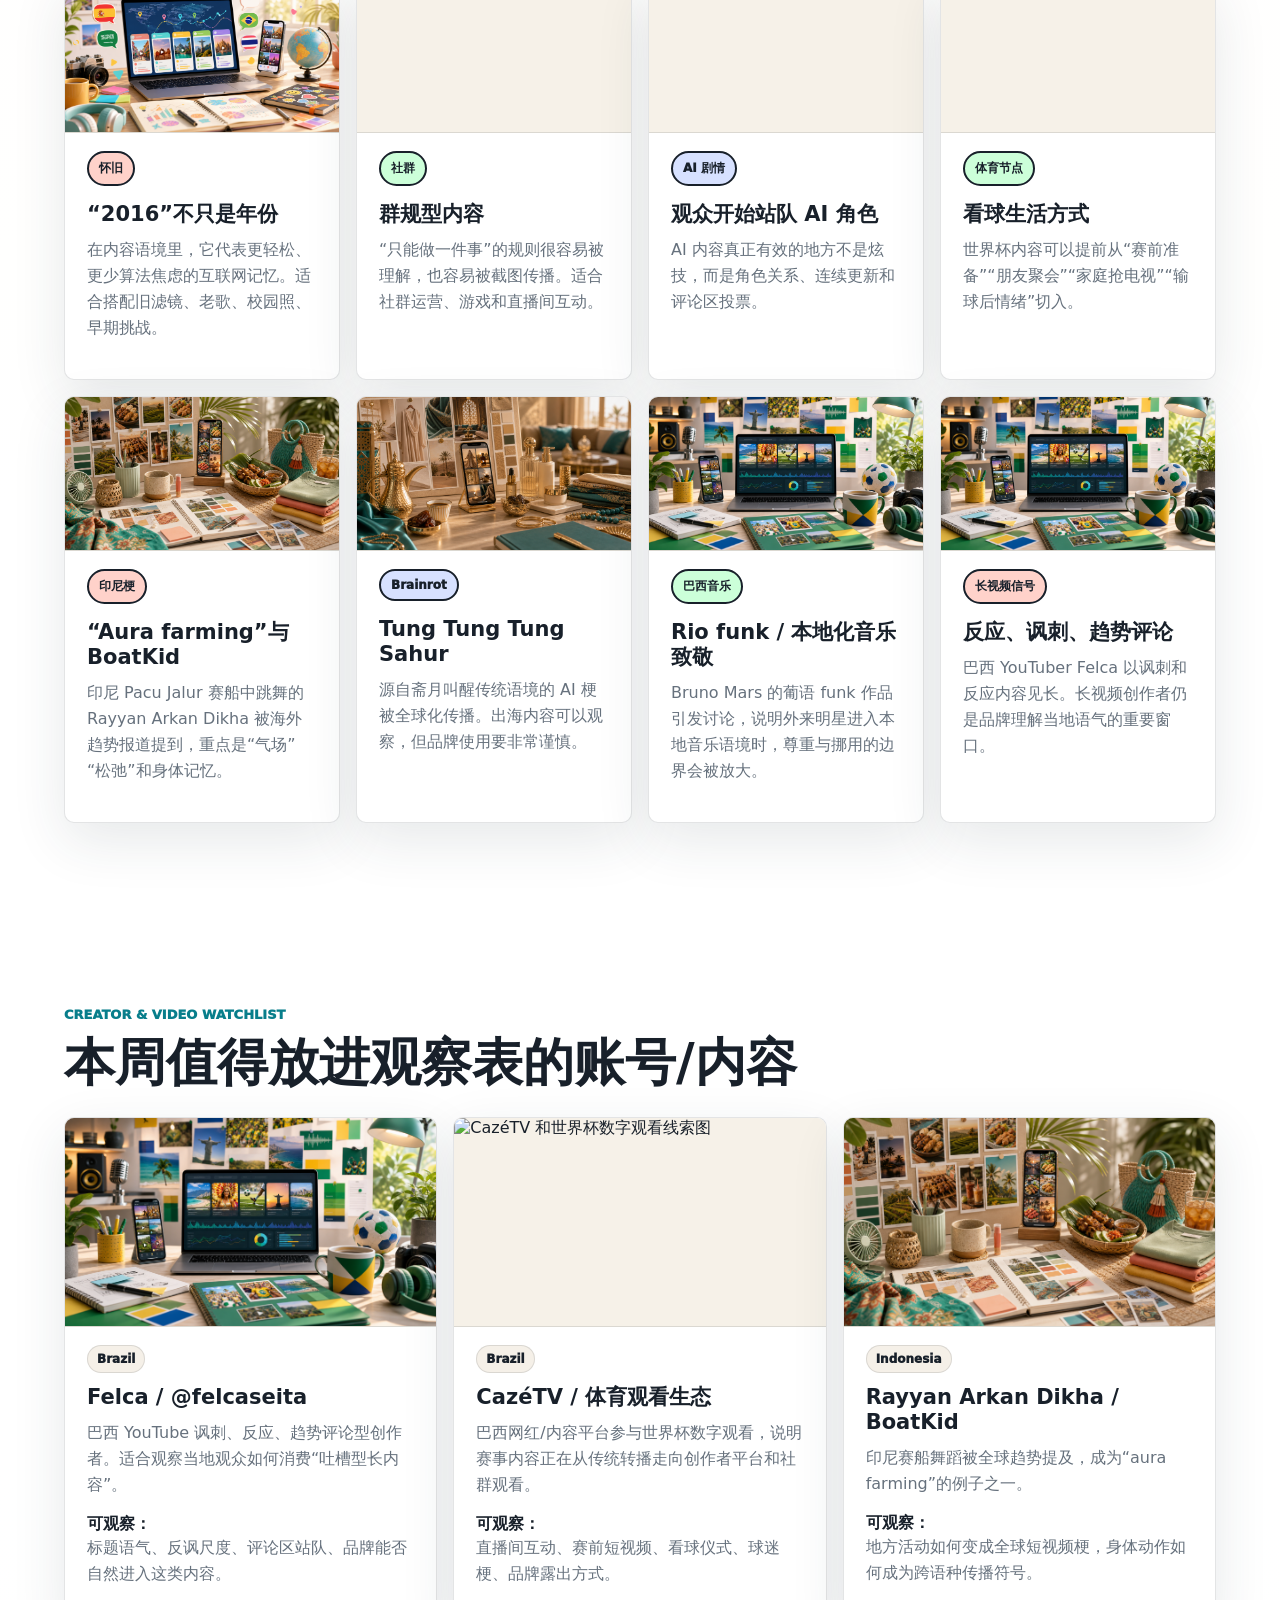
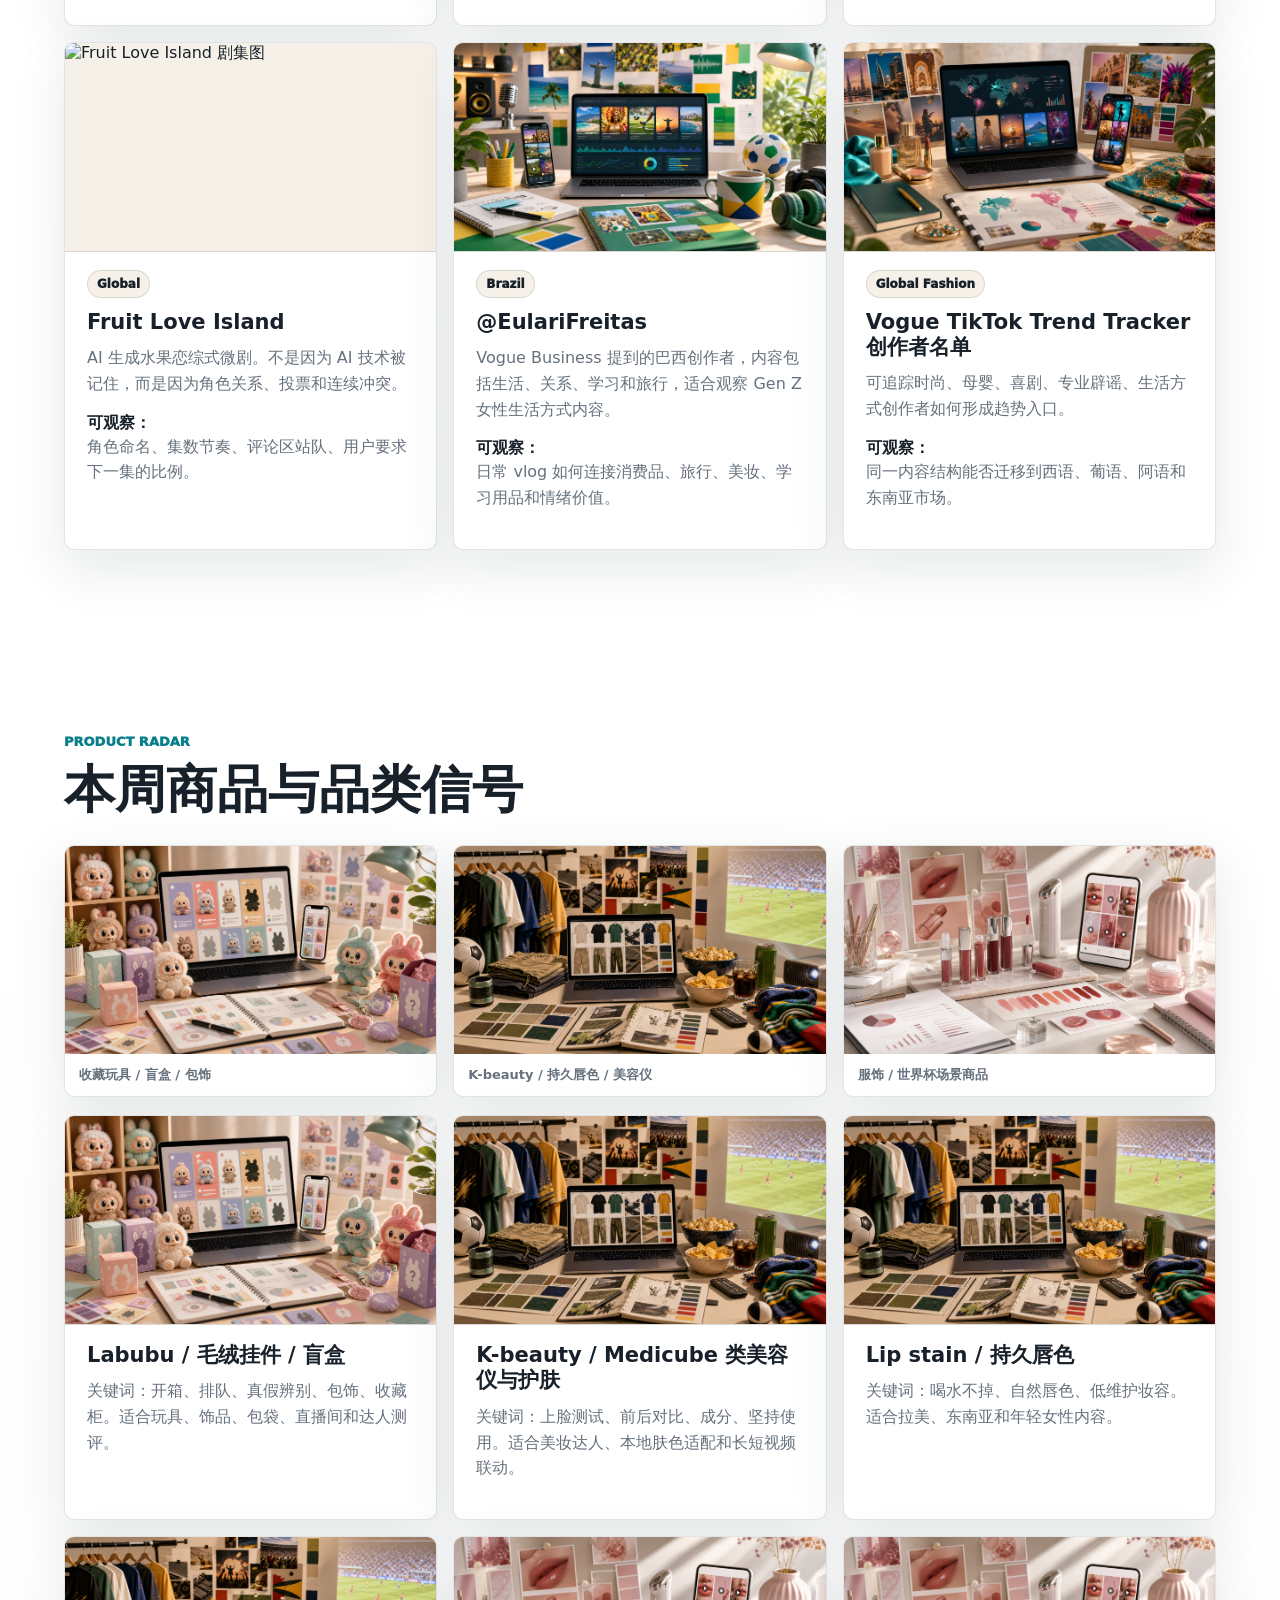
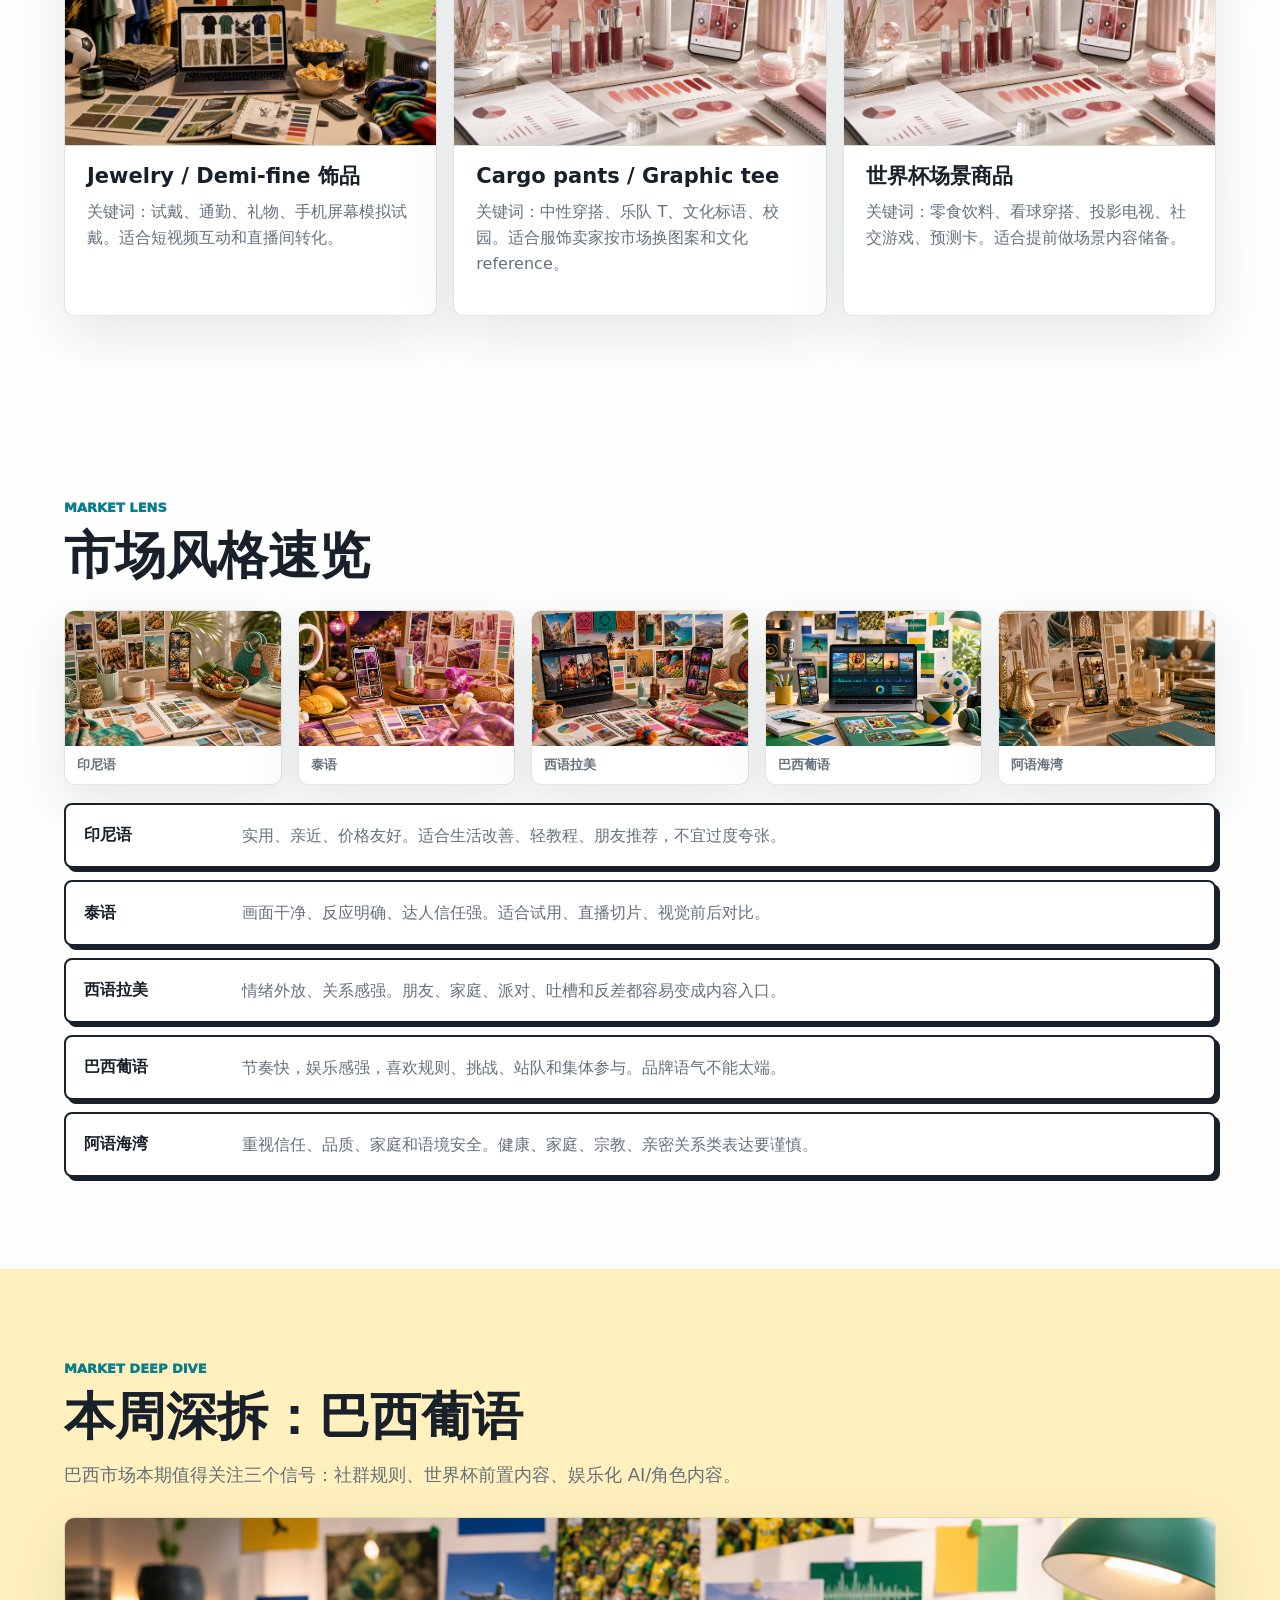
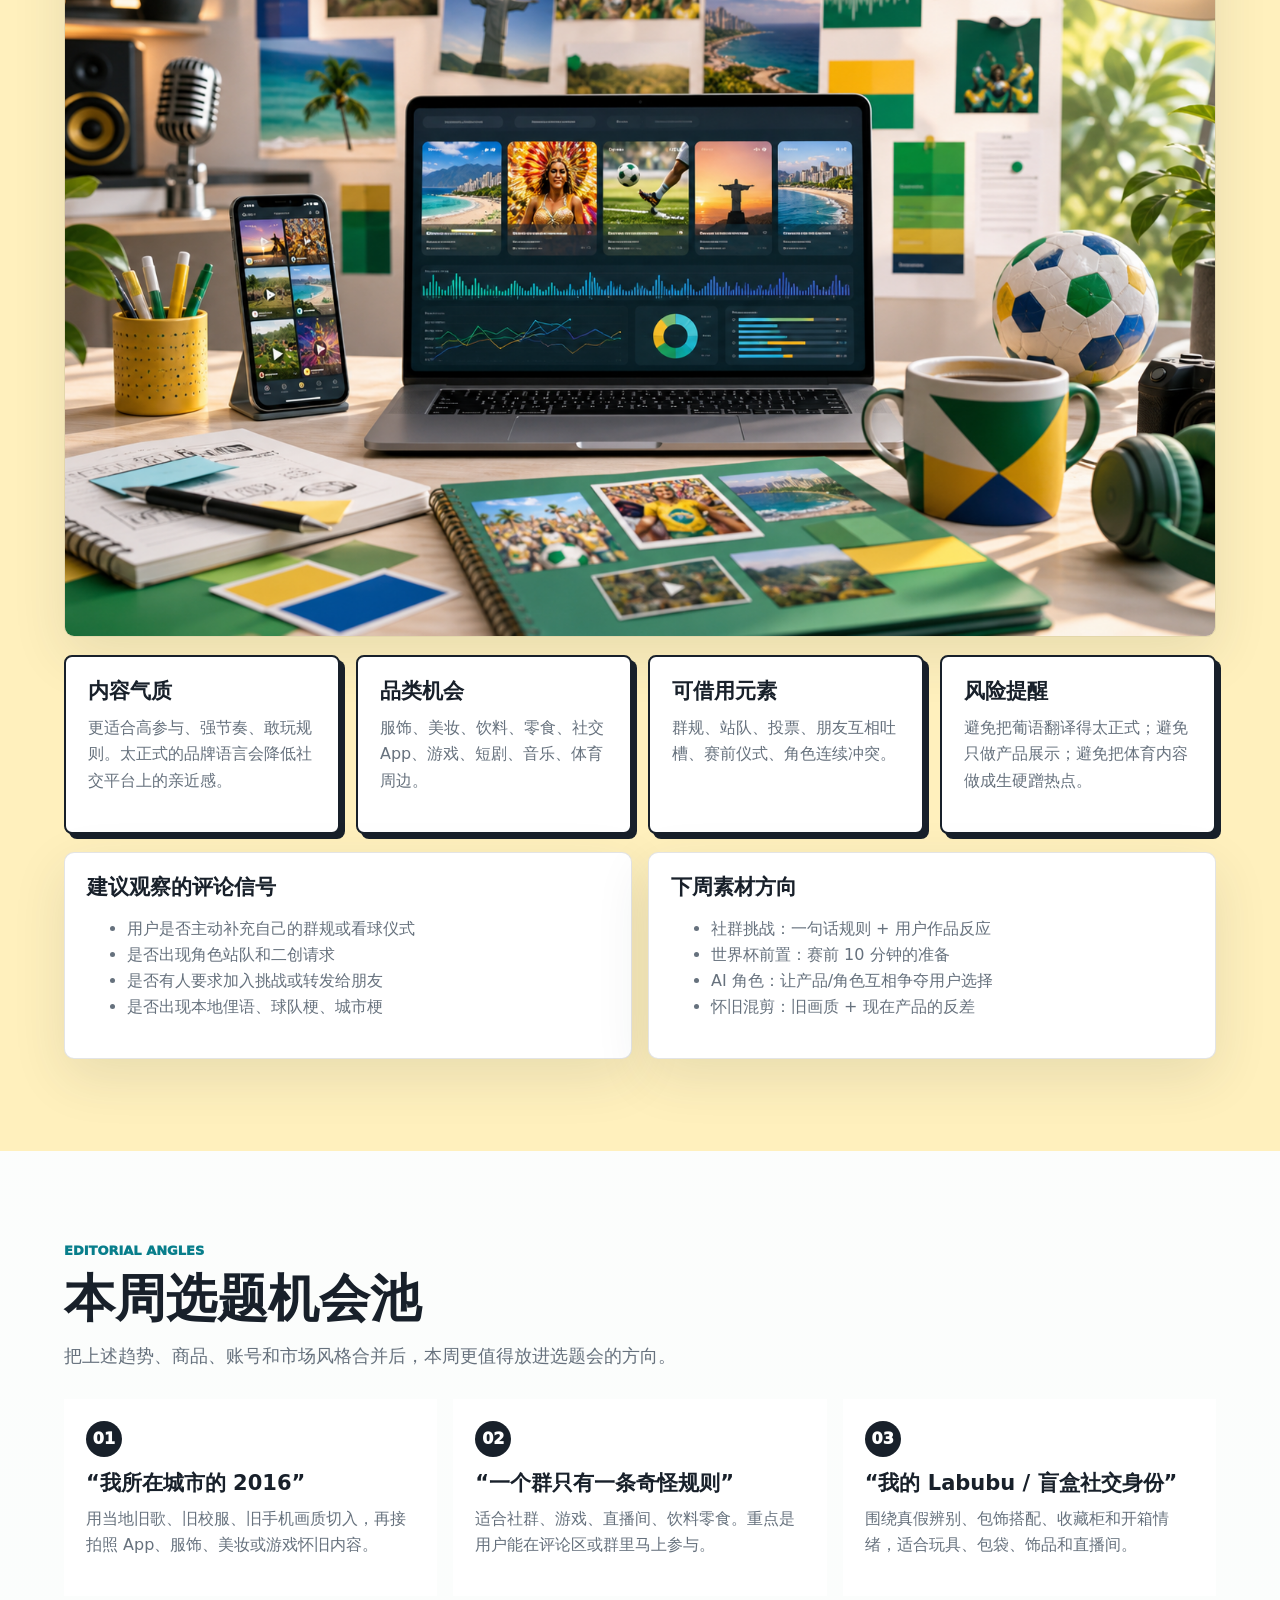
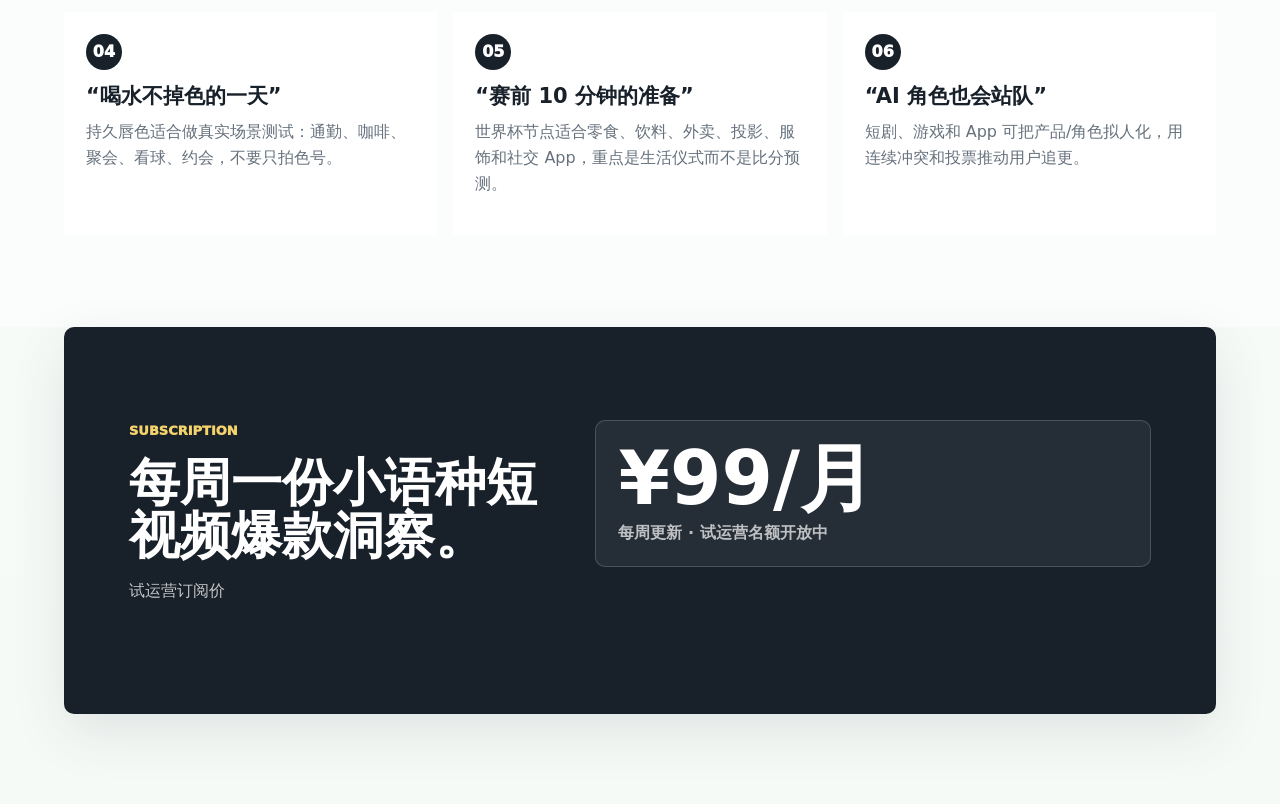
==== commit a01a34b9: "Add visuals and editorial angle pool" ====
--- a/issue-001.html
+++ b/issue-001.html
@@ -97,6 +97,7 @@
           <div class="intel-row head">
             <span>信号</span>
             <span>主要市场</span>
+            <span>平台热区</span>
             <span>关键词</span>
             <span>适用品类/团队</span>
             <span>判断</span>
@@ -104,56 +105,64 @@
           <div class="intel-row">
             <span>2016 怀旧回潮</span>
             <span>全球 / 西语 / 英语区</span>
-            <span>旧滤镜、老歌、早期挑战、低清自拍</span>
+            <span><i>TikTok</i><i>YouTube Shorts</i><i>Reels</i></span>
+            <span>旧滤镜、老歌、早期挑战、低清自拍、校园照、早期社交平台、Y2K 后续</span>
             <span>美妆、服饰、拍照 App、游戏、短剧</span>
             <span>适合做“旧审美 + 新产品”的内容反差。</span>
           </div>
           <div class="intel-row">
             <span>巴西口哨群</span>
             <span>巴西葡语</span>
-            <span>WhatsApp 群、口哨、群规、投票、表情包</span>
+            <span><i>TikTok</i><i>WhatsApp</i><i>Instagram</i></span>
+            <span>WhatsApp 群、口哨、群规、投票、表情包、语音挑战、群体评判</span>
             <span>社交 App、游戏、饮料零食、直播间玩法</span>
             <span>重点不是口哨，而是“荒诞规则 + 群体参与”。</span>
           </div>
           <div class="intel-row">
             <span>AI 水果微剧</span>
             <span>英语区扩散，可改写多语种</span>
-            <span>AI 角色、恋爱岛、投票、背叛、连续剧情</span>
+            <span><i>TikTok</i><i>YouTube Shorts</i></span>
+            <span>AI 角色、恋爱岛、投票、背叛、连续剧情、站队、下一集催更</span>
             <span>短剧、游戏、App、食品、玩具、IP 内容</span>
             <span>技术新鲜感会衰减，角色关系才是留存点。</span>
           </div>
           <div class="intel-row">
             <span>世界杯前置内容</span>
             <span>巴西 / 西语 / 阿语</span>
-            <span>看球仪式、朋友聚会、阵营站队、赛前准备</span>
+            <span><i>YouTube</i><i>TikTok</i><i>直播平台</i></span>
+            <span>看球仪式、朋友聚会、阵营站队、赛前准备、家庭抢电视、输球反应</span>
             <span>饮料、服饰、外卖、社交、预测游戏</span>
             <span>非体育品牌更适合切生活方式，不适合硬做赛事解说。</span>
           </div>
           <div class="intel-row">
             <span>Labubu / 收藏玩具热</span>
             <span>全球 / 东南亚 / TikTok Shop</span>
-            <span>盲盒、挂件、包饰、开箱、排队、真假辨别</span>
+            <span><i>TikTok Shop</i><i>小红书</i><i>Instagram</i></span>
+            <span>盲盒、挂件、包饰、开箱、排队、真假辨别、收藏柜、二级市场</span>
             <span>玩具、饰品、包袋、直播间、达人测评</span>
             <span>核心是“社交货币”，不是玩具本身。适合做开箱和身份标签内容。</span>
           </div>
           <div class="intel-row">
             <span>K-beauty 与 lip stain</span>
             <span>美国 / 拉美 / 东南亚</span>
-            <span>自然妆、持久唇色、无妆感、成分党</span>
+            <span><i>TikTok</i><i>Reels</i><i>YouTube</i></span>
+            <span>自然妆、持久唇色、无妆感、成分党、上脸测试、喝水测试、肤色适配</span>
             <span>美妆、护肤、达人测评、直播带货</span>
             <span>需要用真实上脸、持久测试和肤色适配说服用户。</span>
           </div>
           <div class="intel-row">
             <span>Graphic tee / Cargo pants</span>
             <span>全球年轻用户</span>
-            <span>乐队 T、标语 T、工装裤、中性穿搭</span>
+            <span><i>TikTok</i><i>Pinterest</i><i>Instagram</i></span>
+            <span>乐队 T、标语 T、工装裤、中性穿搭、校园风、街头穿搭、OOTD</span>
             <span>服饰、潮牌、按需印花、校园风账号</span>
             <span>服饰内容需要文化标签，不只是展示版型。</span>
           </div>
           <div class="intel-row">
             <span>资格型创作者</span>
             <span>英语区，可迁移到多市场</span>
-            <span>医生、营养师、老师、律师、专业辟谣</span>
+            <span><i>YouTube</i><i>TikTok</i><i>播客</i></span>
+            <span>医生、营养师、老师、律师、专业辟谣、反误导、长视频解释</span>
             <span>健康、美妆、母婴、教育、金融、B2B</span>
             <span>用户对伪科普更警惕，专业身份本身成为内容资产。</span>
           </div>
@@ -167,41 +176,49 @@
         </div>
         <div class="watch-grid">
           <article>
+            <img src="assets/language-trend-hero.png" alt="怀旧趋势氛围图">
             <span class="tag coral">怀旧</span>
             <h3>“2016”不只是年份</h3>
             <p>在内容语境里，它代表更轻松、更少算法焦虑的互联网记忆。适合搭配旧滤镜、老歌、校园照、早期挑战。</p>
           </article>
           <article>
+            <img src="https://i.guim.co.uk/img/media/7c6c119742bff55209c9749b2d830d24454ae6d8/231_0_2291_1833/master/2291.jpg?crop=none&amp;dpr=1&amp;s=none&amp;width=465" alt="巴西口哨 WhatsApp 群报道配图">
             <span class="tag green">社群</span>
             <h3>群规型内容</h3>
             <p>“只能做一件事”的规则很容易被理解，也容易被截图传播。适合社群运营、游戏和直播间互动。</p>
           </article>
           <article>
+            <img src="https://upload.wikimedia.org/wikipedia/en/e/eb/Fruit_Love_Island.png" alt="Fruit Love Island 剧集图">
             <span class="tag blue">AI 剧情</span>
             <h3>观众开始站队 AI 角色</h3>
             <p>AI 内容真正有效的地方不是炫技，而是角色关系、连续更新和评论区投票。</p>
           </article>
           <article>
+            <img src="https://static.poder360.com.br/2025/11/emissoras-transmissao-copa-1-nov-2025.1-scaled.jpg" alt="2026 世界杯巴西转播图表">
             <span class="tag green">体育节点</span>
             <h3>看球生活方式</h3>
             <p>世界杯内容可以提前从“赛前准备”“朋友聚会”“家庭抢电视”“输球后情绪”切入。</p>
           </article>
           <article>
+            <img src="assets/market-indonesia.png" alt="印尼短视频市场氛围图">
             <span class="tag coral">印尼梗</span>
             <h3>“Aura farming”与 BoatKid</h3>
             <p>印尼 Pacu Jalur 赛船中跳舞的 Rayyan Arkan Dikha 被海外趋势报道提到，重点是“气场”“松弛”和身体记忆。</p>
           </article>
           <article>
+            <img src="assets/market-gulf.png" alt="阿语短视频市场氛围图">
             <span class="tag blue">Brainrot</span>
             <h3>Tung Tung Tung Sahur</h3>
             <p>源自斋月叫醒传统语境的 AI 梗被全球化传播。出海内容可以观察，但品牌使用要非常谨慎。</p>
           </article>
           <article>
+            <img src="assets/brazil-market.png" alt="巴西短视频市场氛围图">
             <span class="tag green">巴西音乐</span>
             <h3>Rio funk / 本地化音乐致敬</h3>
             <p>Bruno Mars 的葡语 funk 作品引发讨论，说明外来明星进入本地音乐语境时，尊重与挪用的边界会被放大。</p>
           </article>
           <article>
+            <img src="assets/brazil-market.png" alt="巴西长视频创作者观察氛围图">
             <span class="tag coral">长视频信号</span>
             <h3>反应、讽刺、趋势评论</h3>
             <p>巴西 YouTuber Felca 以讽刺和反应内容见长。长视频创作者仍是品牌理解当地语气的重要窗口。</p>
@@ -216,6 +233,7 @@
         </div>
         <div class="watchlist-grid">
           <article>
+            <img src="assets/brazil-market.png" alt="Felca 巴西长内容观察氛围图">
             <span>Brazil</span>
             <h3>Felca / @felcaseita</h3>
             <p>巴西 YouTube 讽刺、反应、趋势评论型创作者。适合观察当地观众如何消费“吐槽型长内容”。</p>
@@ -223,6 +241,7 @@
             <p>标题语气、反讽尺度、评论区站队、品牌能否自然进入这类内容。</p>
           </article>
           <article>
+            <img src="https://static.poder360.com.br/2025/11/emissoras-transmissao-copa-1-nov-2025.1-scaled.jpg" alt="CazéTV 和世界杯数字观看线索图">
             <span>Brazil</span>
             <h3>CazéTV / 体育观看生态</h3>
             <p>巴西网红/内容平台参与世界杯数字观看，说明赛事内容正在从传统转播走向创作者平台和社群观看。</p>
@@ -230,6 +249,7 @@
             <p>直播间互动、赛前短视频、看球仪式、球迷梗、品牌露出方式。</p>
           </article>
           <article>
+            <img src="assets/market-indonesia.png" alt="BoatKid 印尼短视频观察氛围图">
             <span>Indonesia</span>
             <h3>Rayyan Arkan Dikha / BoatKid</h3>
             <p>印尼赛船舞蹈被全球趋势提及，成为“aura farming”的例子之一。</p>
@@ -237,6 +257,7 @@
             <p>地方活动如何变成全球短视频梗，身体动作如何成为跨语种传播符号。</p>
           </article>
           <article>
+            <img src="https://upload.wikimedia.org/wikipedia/en/e/eb/Fruit_Love_Island.png" alt="Fruit Love Island 剧集图">
             <span>Global</span>
             <h3>Fruit Love Island</h3>
             <p>AI 生成水果恋综式微剧。不是因为 AI 技术被记住，而是因为角色关系、投票和连续冲突。</p>
@@ -244,6 +265,7 @@
             <p>角色命名、集数节奏、评论区站队、用户要求下一集的比例。</p>
           </article>
           <article>
+            <img src="assets/brazil-market.png" alt="巴西生活方式创作者观察氛围图">
             <span>Brazil</span>
             <h3>@EulariFreitas</h3>
             <p>Vogue Business 提到的巴西创作者，内容包括生活、关系、学习和旅行，适合观察 Gen Z 女性生活方式内容。</p>
@@ -251,6 +273,7 @@
             <p>日常 vlog 如何连接消费品、旅行、美妆、学习用品和情绪价值。</p>
           </article>
           <article>
+            <img src="assets/gulf-latam-market.png" alt="全球时尚和生活方式创作者观察氛围图">
             <span>Global Fashion</span>
             <h3>Vogue TikTok Trend Tracker 创作者名单</h3>
             <p>可追踪时尚、母婴、喜剧、专业辟谣、生活方式创作者如何形成趋势入口。</p>
@@ -281,26 +304,32 @@
         </div>
         <div class="product-radar-grid">
           <article>
+            <img src="assets/collectible-toys.png" alt="收藏玩具和盲盒趋势图">
             <h3>Labubu / 毛绒挂件 / 盲盒</h3>
             <p>关键词：开箱、排队、真假辨别、包饰、收藏柜。适合玩具、饰品、包袋、直播间和达人测评。</p>
           </article>
           <article>
+            <img src="assets/beauty-products.png" alt="K-beauty 美容仪和护肤趋势图">
             <h3>K-beauty / Medicube 类美容仪与护肤</h3>
             <p>关键词：上脸测试、前后对比、成分、坚持使用。适合美妆达人、本地肤色适配和长短视频联动。</p>
           </article>
           <article>
+            <img src="assets/beauty-products.png" alt="持久唇色趋势图">
             <h3>Lip stain / 持久唇色</h3>
             <p>关键词：喝水不掉、自然唇色、低维护妆容。适合拉美、东南亚和年轻女性内容。</p>
           </article>
           <article>
+            <img src="assets/beauty-products.png" alt="饰品和试戴趋势图">
             <h3>Jewelry / Demi-fine 饰品</h3>
             <p>关键词：试戴、通勤、礼物、手机屏幕模拟试戴。适合短视频互动和直播间转化。</p>
           </article>
           <article>
+            <img src="assets/fashion-football-products.png" alt="Graphic tee 和 cargo pants 服饰趋势图">
             <h3>Cargo pants / Graphic tee</h3>
             <p>关键词：中性穿搭、乐队 T、文化标语、校园。适合服饰卖家按市场换图案和文化 reference。</p>
           </article>
           <article>
+            <img src="assets/fashion-football-products.png" alt="世界杯场景商品趋势图">
             <h3>世界杯场景商品</h3>
             <p>关键词：零食饮料、看球穿搭、投影电视、社交游戏、预测卡。适合提前做场景内容储备。</p>
           </article>
@@ -313,8 +342,11 @@
           <h2>市场风格速览</h2>
         </div>
         <div class="market-image-row">
-          <img src="assets/sea-market.png" alt="东南亚短视频市场氛围图">
-          <img src="assets/gulf-latam-market.png" alt="阿语海湾和拉美短视频市场氛围图">
+          <figure><img src="assets/market-indonesia.png" alt="印尼短视频市场氛围图"><figcaption>印尼语</figcaption></figure>
+          <figure><img src="assets/market-thailand.png" alt="泰语短视频市场氛围图"><figcaption>泰语</figcaption></figure>
+          <figure><img src="assets/market-latam.png" alt="西语拉美短视频市场氛围图"><figcaption>西语拉美</figcaption></figure>
+          <figure><img src="assets/brazil-market.png" alt="巴西葡语短视频市场氛围图"><figcaption>巴西葡语</figcaption></figure>
+          <figure><img src="assets/market-gulf.png" alt="阿语海湾短视频市场氛围图"><figcaption>阿语海湾</figcaption></figure>
         </div>
         <div class="localize-table">
           <div><b>印尼语</b><span>实用、亲近、价格友好。适合生活改善、轻教程、朋友推荐，不宜过度夸张。</span></div>
@@ -362,6 +394,22 @@
         </div>
       </section>
 
+      <section class="section issue-section" id="angles">
+        <div class="section-heading">
+          <p class="eyebrow">Editorial Angles</p>
+          <h2>本周选题机会池</h2>
+          <p>把上述趋势、商品、账号和市场风格合并后，本周更值得放进选题会的方向。</p>
+        </div>
+        <div class="angle-grid">
+          <article><span>01</span><h3>“我所在城市的 2016”</h3><p>用当地旧歌、旧校服、旧手机画质切入，再接拍照 App、服饰、美妆或游戏怀旧内容。</p></article>
+          <article><span>02</span><h3>“一个群只有一条奇怪规则”</h3><p>适合社群、游戏、直播间、饮料零食。重点是用户能在评论区或群里马上参与。</p></article>
+          <article><span>03</span><h3>“我的 Labubu / 盲盒社交身份”</h3><p>围绕真假辨别、包饰搭配、收藏柜和开箱情绪，适合玩具、包袋、饰品和直播间。</p></article>
+          <article><span>04</span><h3>“喝水不掉色的一天”</h3><p>持久唇色适合做真实场景测试：通勤、咖啡、聚会、看球、约会，不要只拍色号。</p></article>
+          <article><span>05</span><h3>“赛前 10 分钟的准备”</h3><p>世界杯节点适合零食、饮料、外卖、投影、服饰和社交 App，重点是生活仪式而不是比分预测。</p></article>
+          <article><span>06</span><h3>“AI 角色也会站队”</h3><p>短剧、游戏和 App 可把产品/角色拟人化，用连续冲突和投票推动用户追更。</p></article>
+        </div>
+      </section>
+
       <section class="section subscribe-panel" id="subscribe">
         <div>
           <p class="eyebrow">Subscription</p>
--- a/styles.css
+++ b/styles.css
@@ -671,17 +671,36 @@
 
 .market-image-row {
   display: grid;
-  grid-template-columns: repeat(2, minmax(0, 1fr));
+  grid-template-columns: repeat(5, minmax(0, 1fr));
   gap: 16px;
   margin-bottom: 18px;
+}
+
+.market-image-row figure {
+  overflow: hidden;
+  margin: 0;
+  border: 1px solid var(--line);
+  border-radius: 10px;
+  background: white;
+  box-shadow: var(--shadow);
 }
 
 .market-image-row img,
 .feature-image img {
   display: block;
   width: 100%;
-  aspect-ratio: 16 / 8;
+  aspect-ratio: 16 / 10;
   object-fit: cover;
+}
+
+.market-image-row figcaption {
+  padding: 10px 12px;
+  color: var(--muted);
+  font-size: 13px;
+  font-weight: 900;
+}
+
+.feature-image img {
   border: 1px solid var(--line);
   border-radius: 10px;
   box-shadow: var(--shadow);
@@ -776,7 +795,7 @@
 
 .intel-row {
   display: grid;
-  grid-template-columns: 1fr 1fr 1.2fr 1.2fr 1.4fr;
+  grid-template-columns: 0.95fr 0.95fr 1fr 1.35fr 1.25fr 1.45fr;
   border-top: 1px solid var(--line);
 }
 
@@ -803,6 +822,19 @@
   font-weight: 1000;
 }
 
+.intel-row i {
+  display: inline-flex;
+  margin: 0 5px 5px 0;
+  padding: 4px 7px;
+  border: 1px solid var(--line);
+  border-radius: 999px;
+  color: var(--ink);
+  background: #f7f4ed;
+  font-size: 12px;
+  font-style: normal;
+  font-weight: 900;
+}
+
 .watch-grid {
   display: grid;
   grid-template-columns: repeat(4, minmax(0, 1fr));
@@ -811,8 +843,21 @@
 
 .watch-grid article,
 .intel-split > div {
+  overflow: hidden;
   padding: 22px;
   background: white;
+}
+
+.watch-grid article img,
+.watchlist-grid article img,
+.product-radar-grid article img {
+  display: block;
+  width: calc(100% + 44px);
+  margin: -22px -22px 18px;
+  aspect-ratio: 16 / 9;
+  object-fit: cover;
+  border-bottom: 1px solid var(--line);
+  background: #f6f1e8;
 }
 
 .watch-grid p,
@@ -829,7 +874,8 @@
 }
 
 .watchlist-grid,
-.product-radar-grid {
+.product-radar-grid,
+.angle-grid {
   display: grid;
   grid-template-columns: repeat(3, minmax(0, 1fr));
   gap: 16px;
@@ -866,7 +912,9 @@
 }
 
 .watchlist-grid article,
-.product-radar-grid article {
+.product-radar-grid article,
+.angle-grid article {
+  overflow: hidden;
   padding: 22px;
   background: white;
 }
@@ -924,9 +972,22 @@
 }
 
 .watchlist-grid p,
-.product-radar-grid p {
+.product-radar-grid p,
+.angle-grid p {
   color: var(--muted);
   line-height: 1.62;
+}
+
+.angle-grid span {
+  display: grid;
+  place-items: center;
+  width: 36px;
+  height: 36px;
+  margin-bottom: 14px;
+  border-radius: 999px;
+  color: white;
+  background: var(--ink);
+  font-weight: 1000;
 }
 
 .sources ul {
@@ -1015,7 +1076,9 @@
   .intel-split,
   .watchlist-grid,
   .product-radar-grid,
+  .angle-grid,
   .product-visual-grid,
+  .market-image-row,
   .metrics {
     grid-template-columns: 1fr;
   }
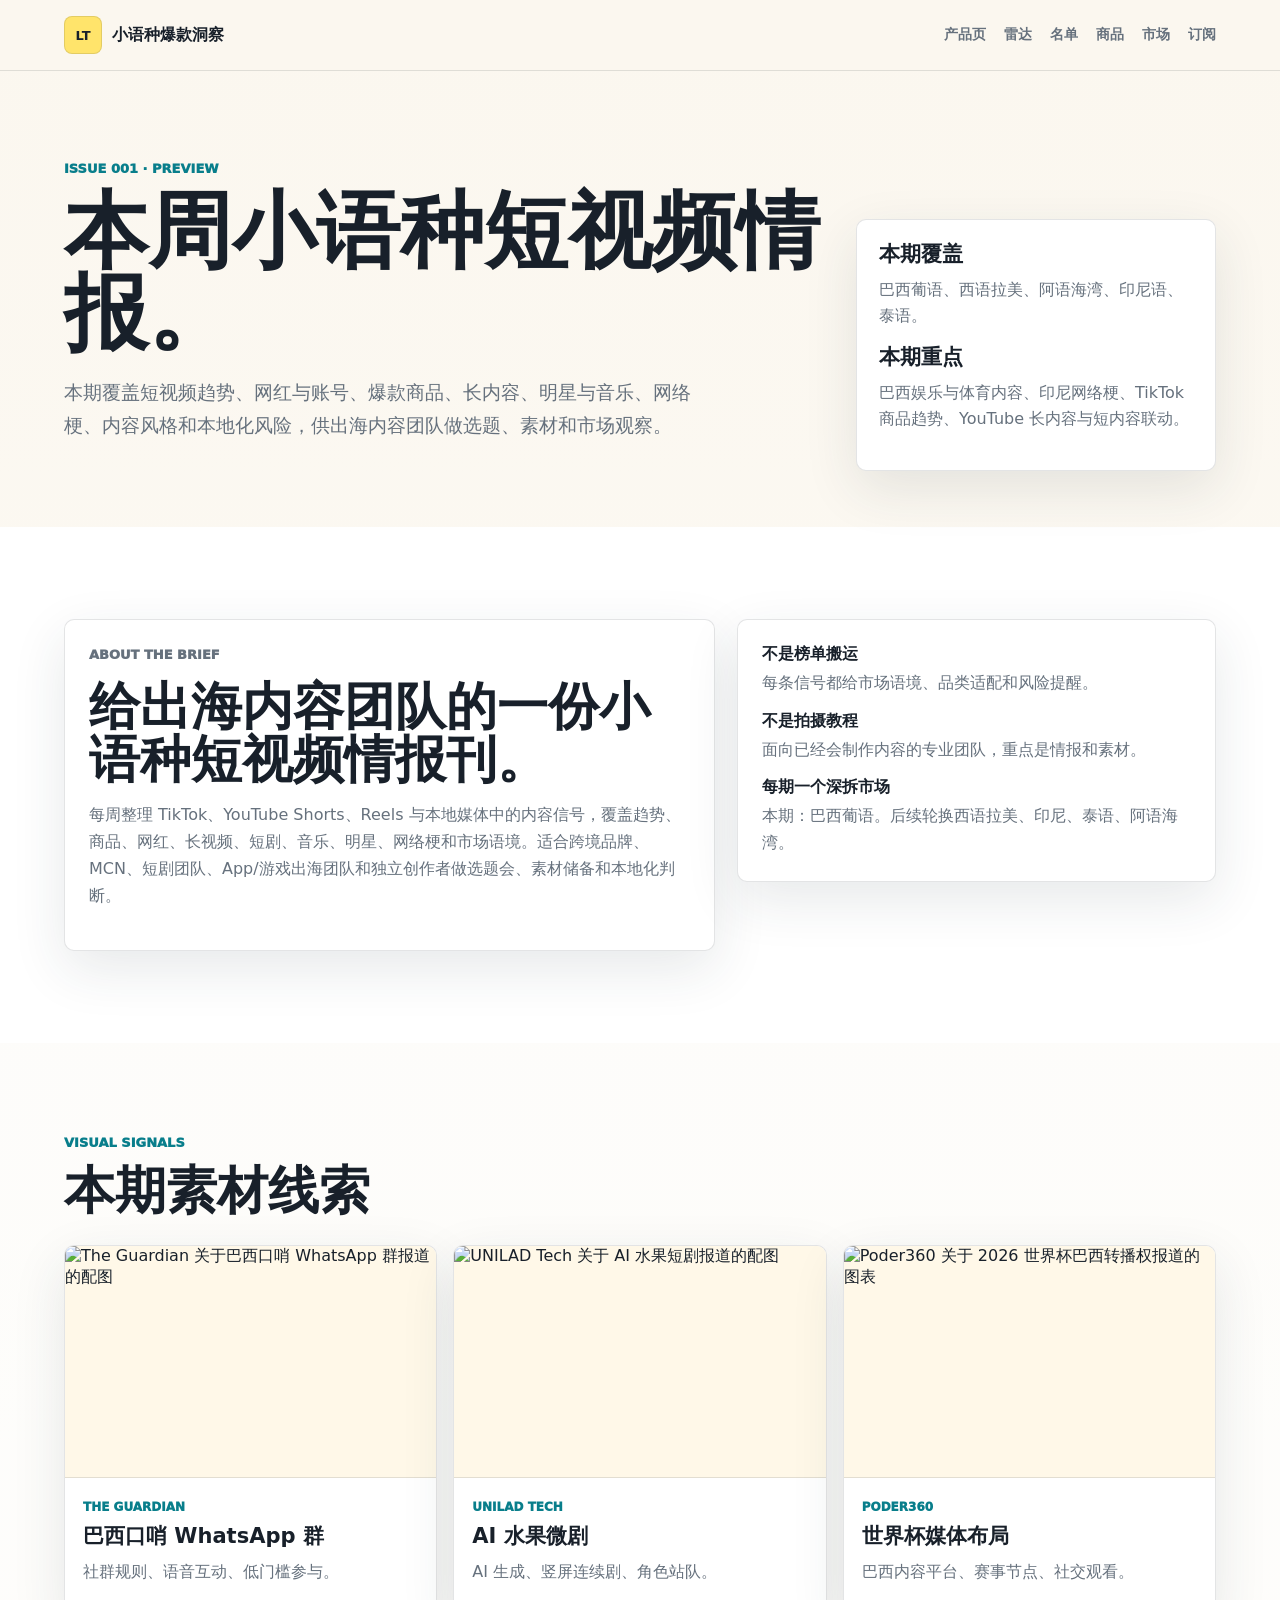
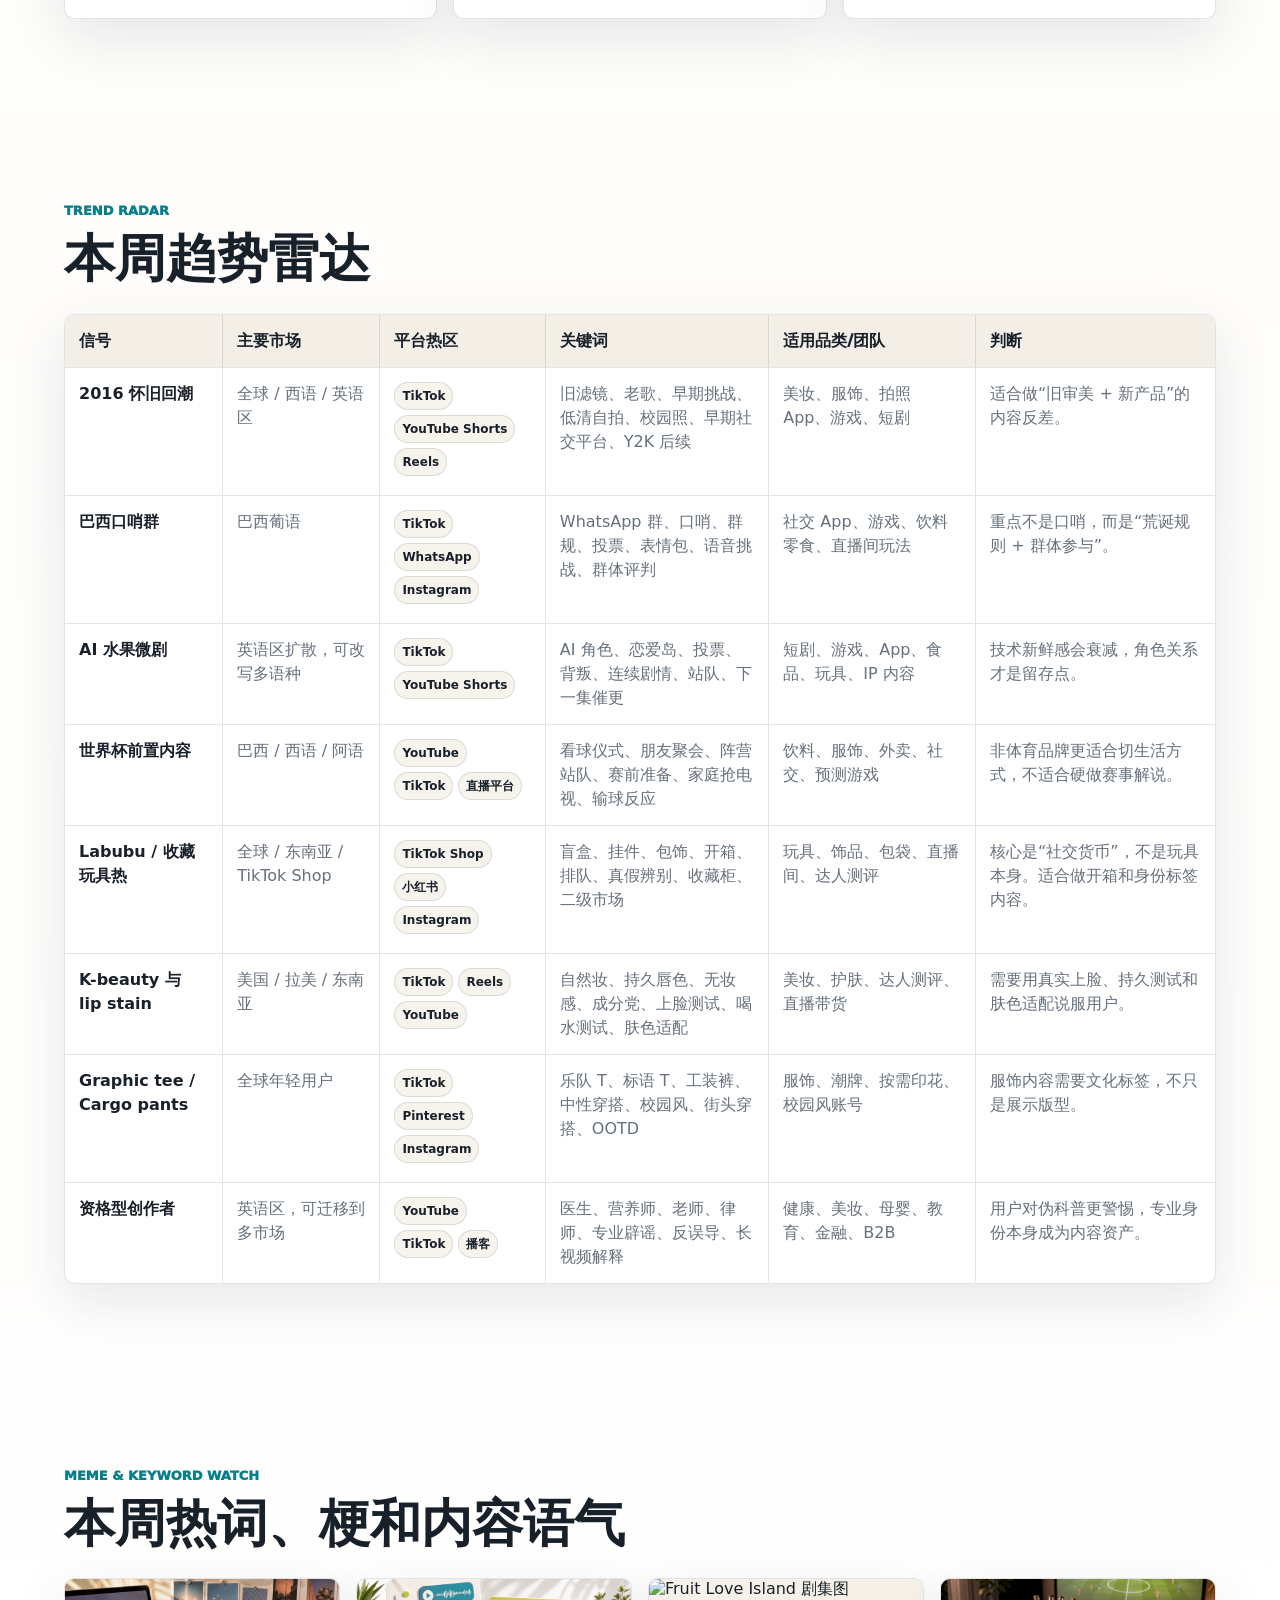
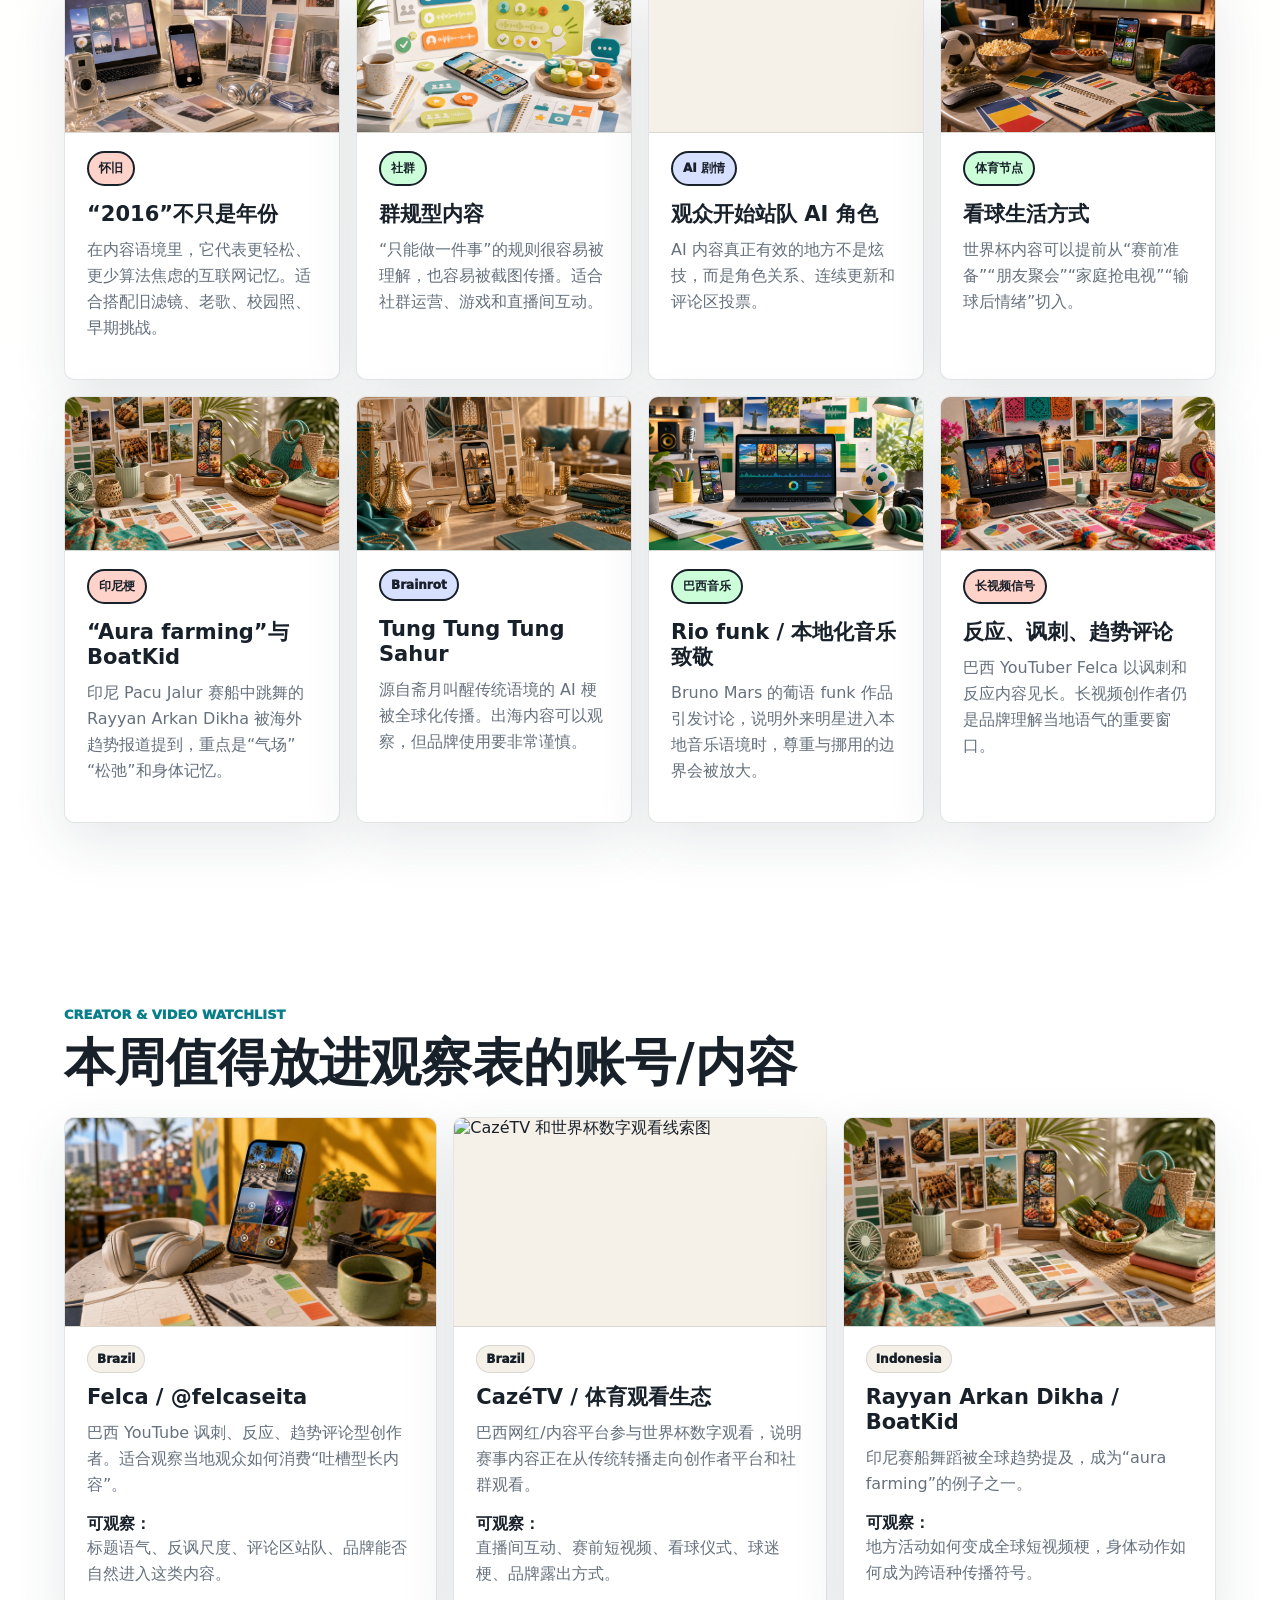
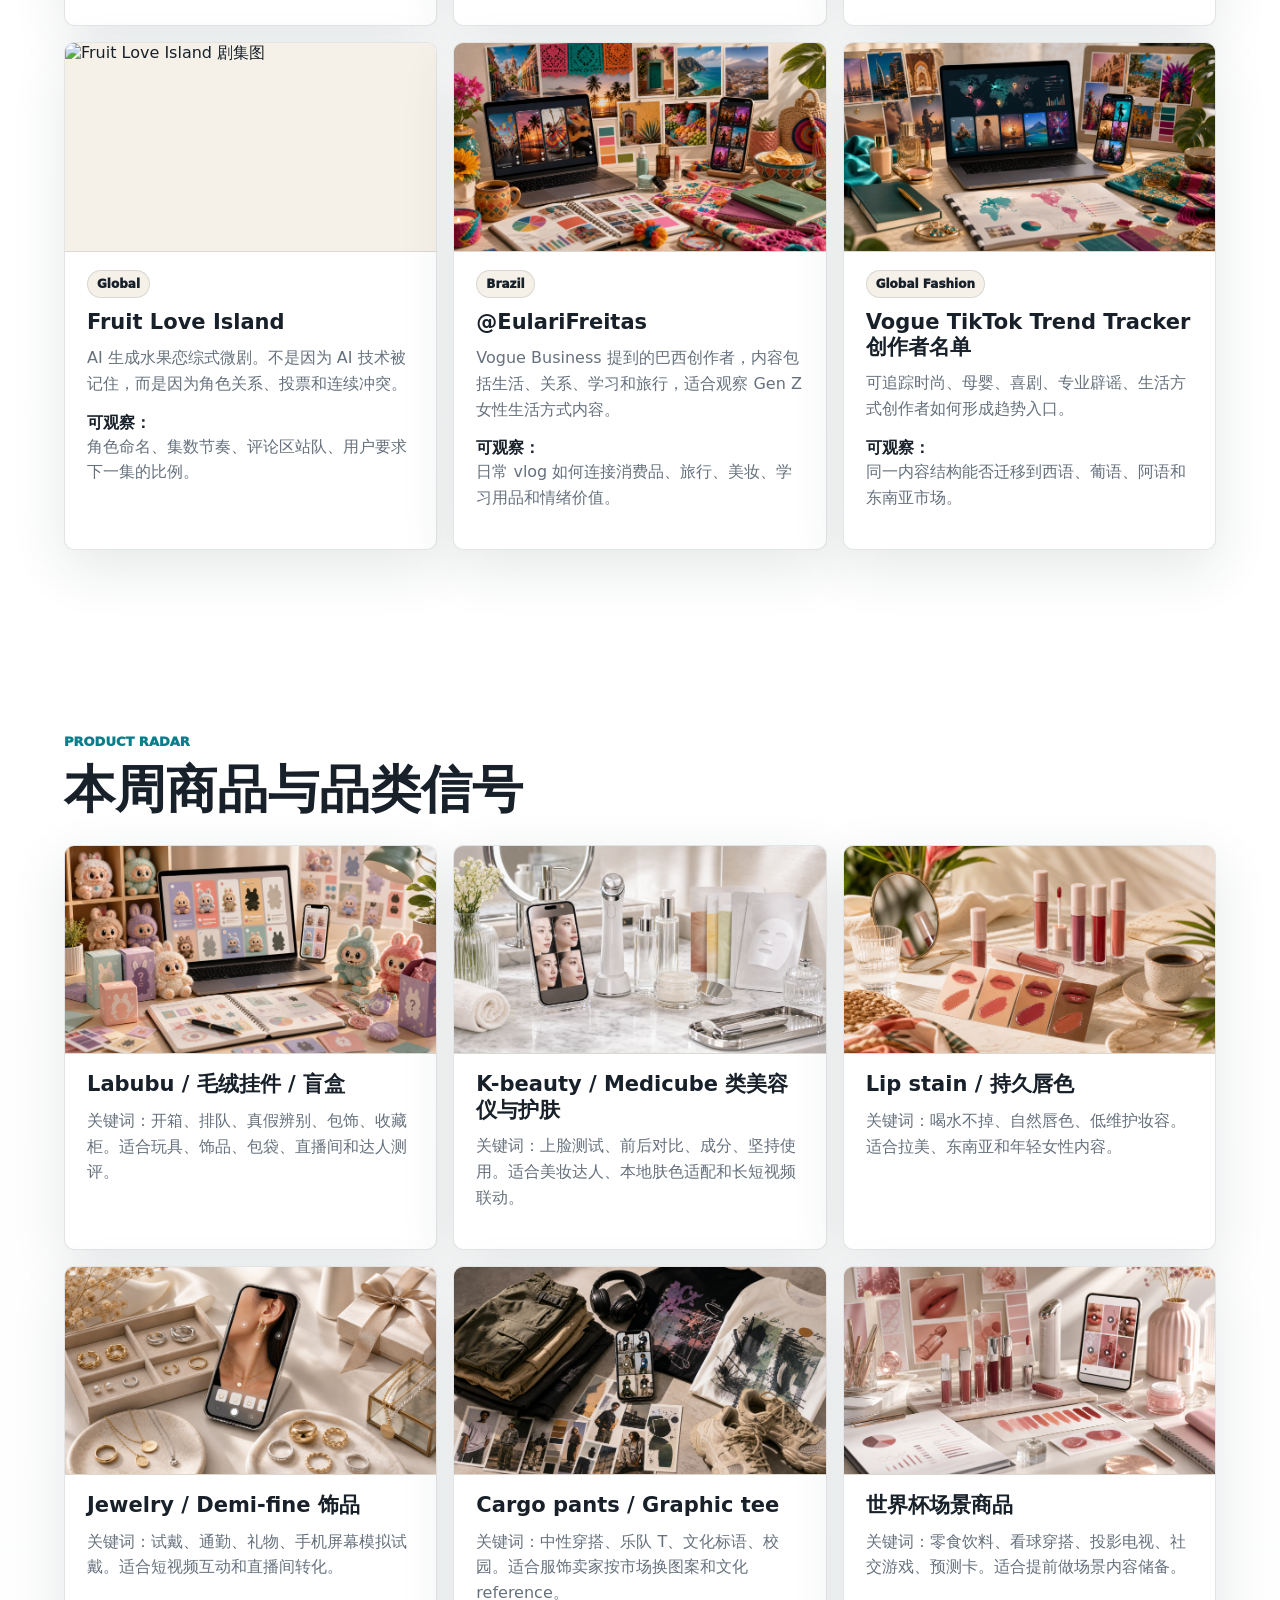
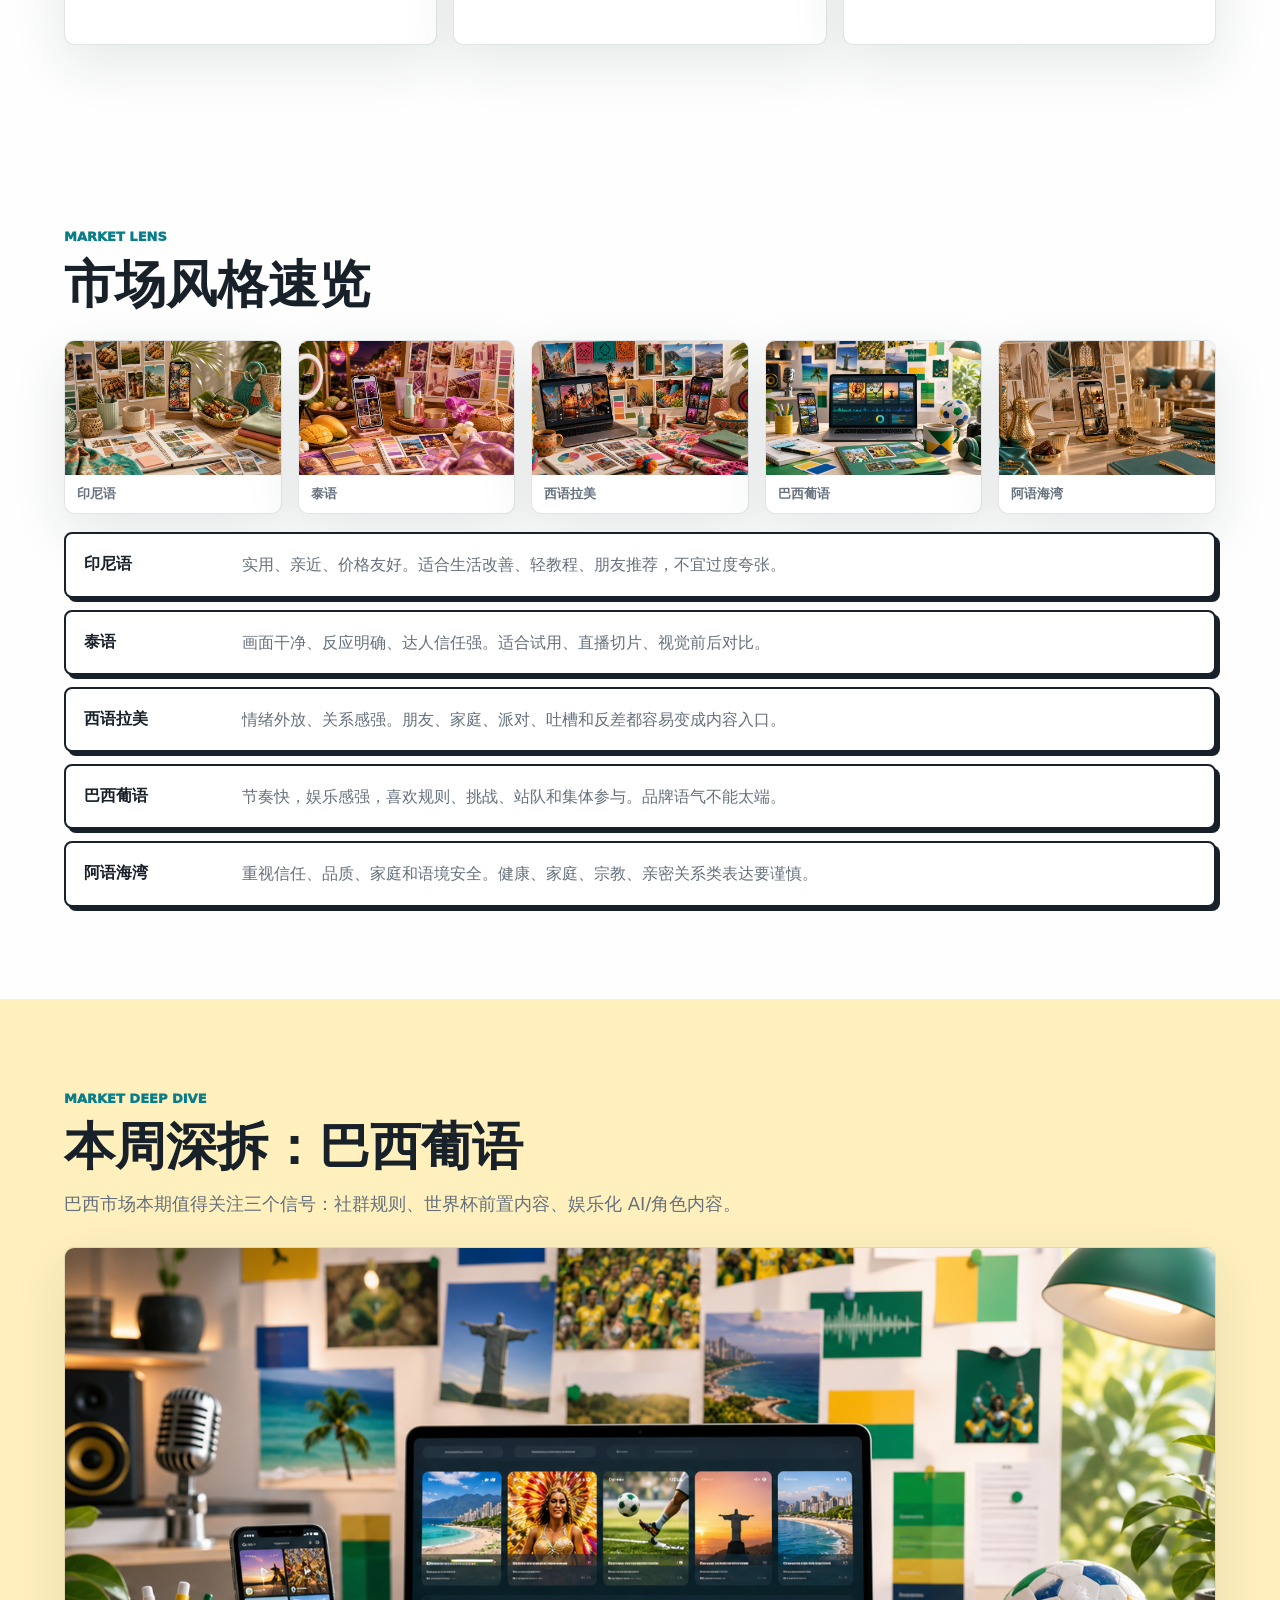
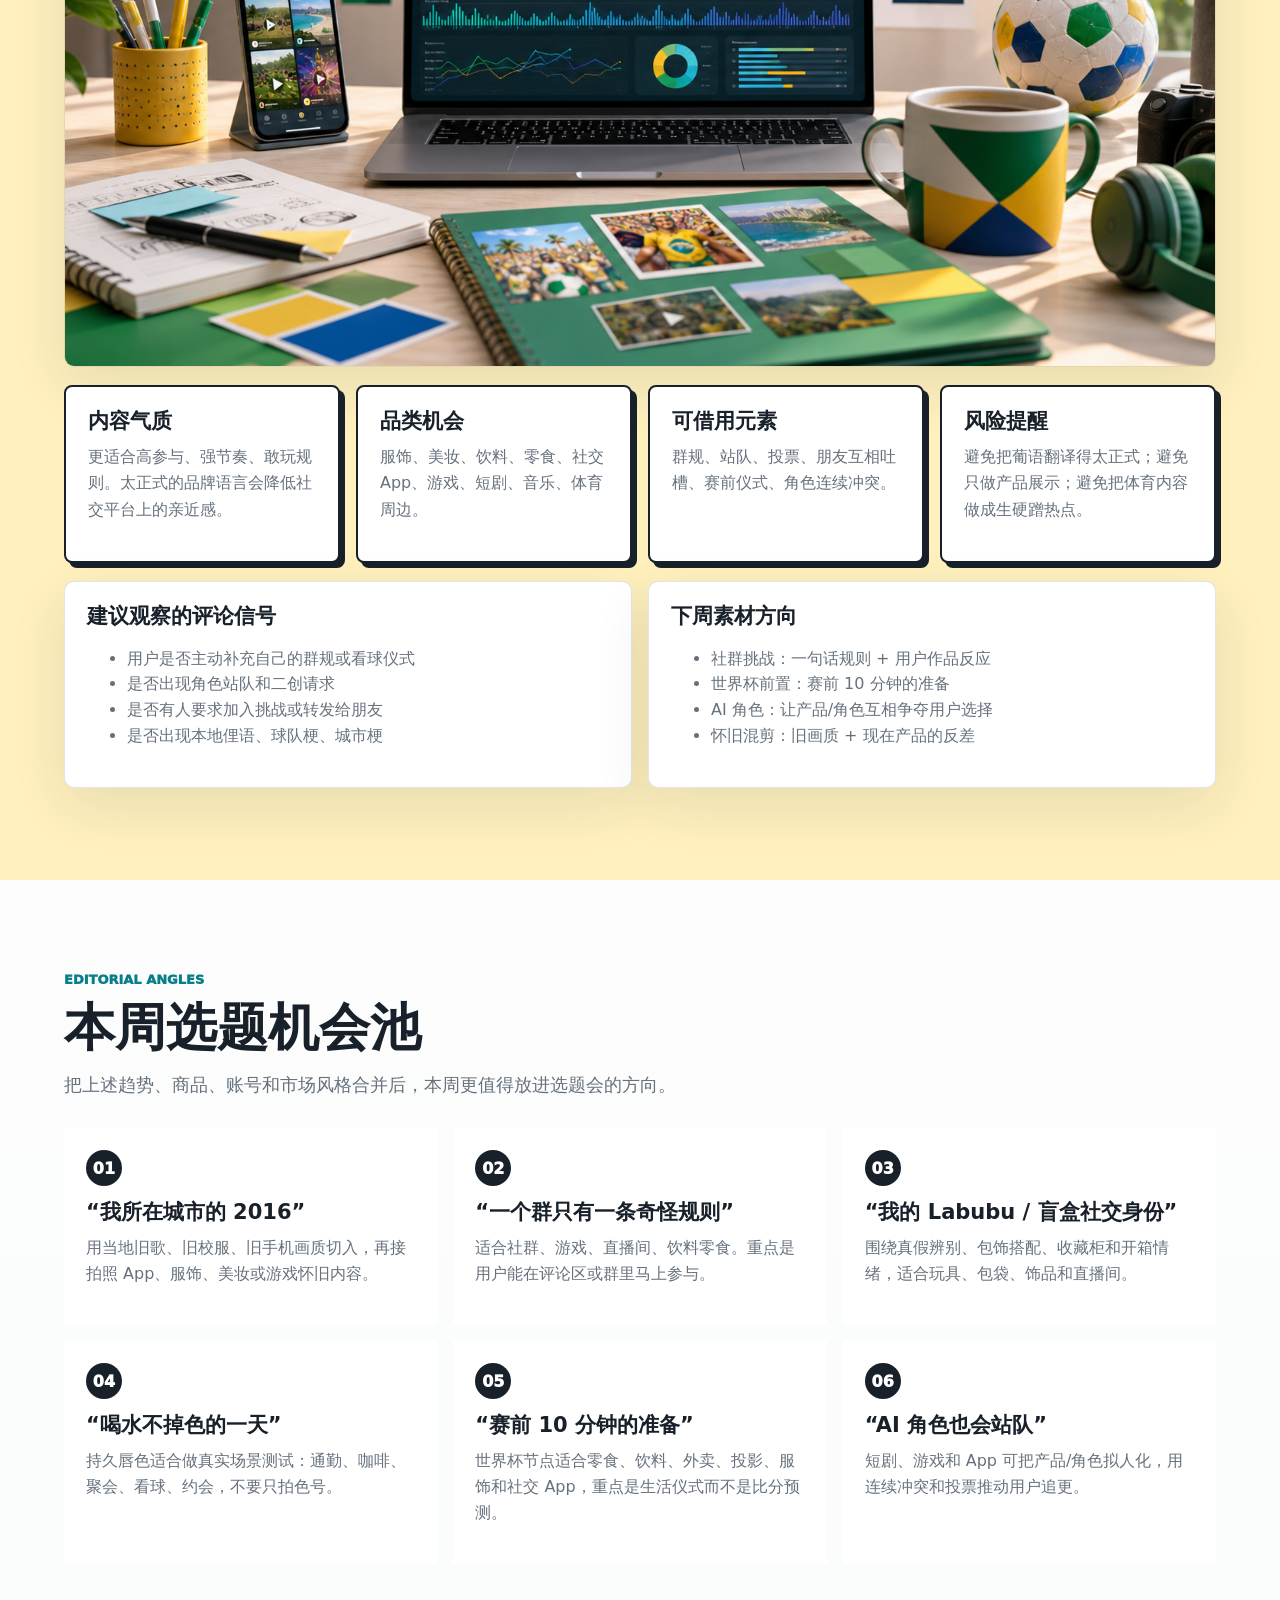
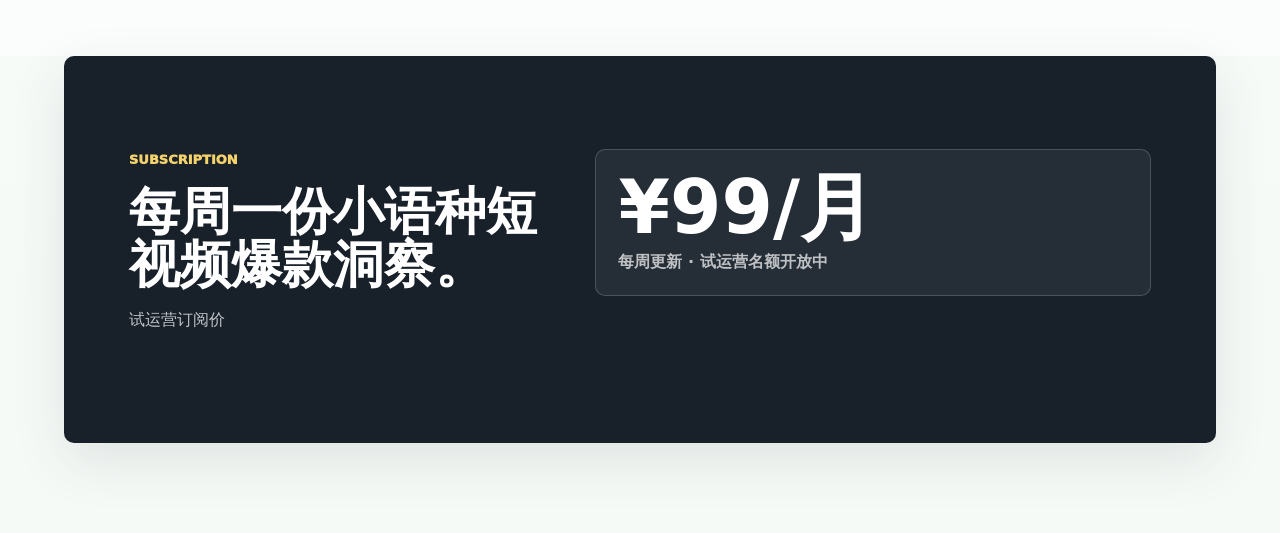
==== commit 6733481e: "Reduce repeated visuals in sample issue" ====
--- a/issue-001.html
+++ b/issue-001.html
@@ -176,13 +176,13 @@
         </div>
         <div class="watch-grid">
           <article>
-            <img src="assets/language-trend-hero.png" alt="怀旧趋势氛围图">
+            <img src="assets/nostalgia-trend.png" alt="2016 怀旧趋势氛围图">
             <span class="tag coral">怀旧</span>
             <h3>“2016”不只是年份</h3>
             <p>在内容语境里，它代表更轻松、更少算法焦虑的互联网记忆。适合搭配旧滤镜、老歌、校园照、早期挑战。</p>
           </article>
           <article>
-            <img src="https://i.guim.co.uk/img/media/7c6c119742bff55209c9749b2d830d24454ae6d8/231_0_2291_1833/master/2291.jpg?crop=none&amp;dpr=1&amp;s=none&amp;width=465" alt="巴西口哨 WhatsApp 群报道配图">
+            <img src="assets/community-rule-trend.png" alt="社群规则和语音互动趋势氛围图">
             <span class="tag green">社群</span>
             <h3>群规型内容</h3>
             <p>“只能做一件事”的规则很容易被理解，也容易被截图传播。适合社群运营、游戏和直播间互动。</p>
@@ -194,7 +194,7 @@
             <p>AI 内容真正有效的地方不是炫技，而是角色关系、连续更新和评论区投票。</p>
           </article>
           <article>
-            <img src="https://static.poder360.com.br/2025/11/emissoras-transmissao-copa-1-nov-2025.1-scaled.jpg" alt="2026 世界杯巴西转播图表">
+            <img src="assets/sports-viewing-trend.png" alt="看球生活方式和赛事内容趋势图">
             <span class="tag green">体育节点</span>
             <h3>看球生活方式</h3>
             <p>世界杯内容可以提前从“赛前准备”“朋友聚会”“家庭抢电视”“输球后情绪”切入。</p>
@@ -218,7 +218,7 @@
             <p>Bruno Mars 的葡语 funk 作品引发讨论，说明外来明星进入本地音乐语境时，尊重与挪用的边界会被放大。</p>
           </article>
           <article>
-            <img src="assets/brazil-market.png" alt="巴西长视频创作者观察氛围图">
+            <img src="assets/market-latam.png" alt="巴西长视频趋势评论氛围图">
             <span class="tag coral">长视频信号</span>
             <h3>反应、讽刺、趋势评论</h3>
             <p>巴西 YouTuber Felca 以讽刺和反应内容见长。长视频创作者仍是品牌理解当地语气的重要窗口。</p>
@@ -233,7 +233,7 @@
         </div>
         <div class="watchlist-grid">
           <article>
-            <img src="assets/brazil-market.png" alt="Felca 巴西长内容观察氛围图">
+            <img src="assets/brazil-creator-trend.png" alt="巴西长内容和反应视频观察氛围图">
             <span>Brazil</span>
             <h3>Felca / @felcaseita</h3>
             <p>巴西 YouTube 讽刺、反应、趋势评论型创作者。适合观察当地观众如何消费“吐槽型长内容”。</p>
@@ -265,7 +265,7 @@
             <p>角色命名、集数节奏、评论区站队、用户要求下一集的比例。</p>
           </article>
           <article>
-            <img src="assets/brazil-market.png" alt="巴西生活方式创作者观察氛围图">
+            <img src="assets/market-latam.png" alt="巴西生活方式创作者观察氛围图">
             <span>Brazil</span>
             <h3>@EulariFreitas</h3>
             <p>Vogue Business 提到的巴西创作者，内容包括生活、关系、学习和旅行，适合观察 Gen Z 女性生活方式内容。</p>
@@ -288,20 +288,6 @@
           <p class="eyebrow">Product Radar</p>
           <h2>本周商品与品类信号</h2>
         </div>
-        <div class="product-visual-grid">
-          <figure>
-            <img src="assets/collectible-toys.png" alt="收藏玩具和盲盒趋势氛围图">
-            <figcaption>收藏玩具 / 盲盒 / 包饰</figcaption>
-          </figure>
-          <figure>
-            <img src="assets/beauty-products.png" alt="持久唇色和 K-beauty 趋势氛围图">
-            <figcaption>K-beauty / 持久唇色 / 美容仪</figcaption>
-          </figure>
-          <figure>
-            <img src="assets/fashion-football-products.png" alt="服饰和世界杯场景商品趋势氛围图">
-            <figcaption>服饰 / 世界杯场景商品</figcaption>
-          </figure>
-        </div>
         <div class="product-radar-grid">
           <article>
             <img src="assets/collectible-toys.png" alt="收藏玩具和盲盒趋势图">
@@ -309,22 +295,22 @@
             <p>关键词：开箱、排队、真假辨别、包饰、收藏柜。适合玩具、饰品、包袋、直播间和达人测评。</p>
           </article>
           <article>
-            <img src="assets/beauty-products.png" alt="K-beauty 美容仪和护肤趋势图">
+            <img src="assets/kbeauty-device-product.png" alt="K-beauty 美容仪和护肤趋势图">
             <h3>K-beauty / Medicube 类美容仪与护肤</h3>
             <p>关键词：上脸测试、前后对比、成分、坚持使用。适合美妆达人、本地肤色适配和长短视频联动。</p>
           </article>
           <article>
-            <img src="assets/beauty-products.png" alt="持久唇色趋势图">
+            <img src="assets/lip-stain-product.png" alt="持久唇色趋势图">
             <h3>Lip stain / 持久唇色</h3>
             <p>关键词：喝水不掉、自然唇色、低维护妆容。适合拉美、东南亚和年轻女性内容。</p>
           </article>
           <article>
-            <img src="assets/beauty-products.png" alt="饰品和试戴趋势图">
+            <img src="assets/jewelry-product.png" alt="饰品和试戴趋势图">
             <h3>Jewelry / Demi-fine 饰品</h3>
             <p>关键词：试戴、通勤、礼物、手机屏幕模拟试戴。适合短视频互动和直播间转化。</p>
           </article>
           <article>
-            <img src="assets/fashion-football-products.png" alt="Graphic tee 和 cargo pants 服饰趋势图">
+            <img src="assets/streetwear-product.png" alt="Graphic tee 和 cargo pants 服饰趋势图">
             <h3>Cargo pants / Graphic tee</h3>
             <p>关键词：中性穿搭、乐队 T、文化标语、校园。适合服饰卖家按市场换图案和文化 reference。</p>
           </article>
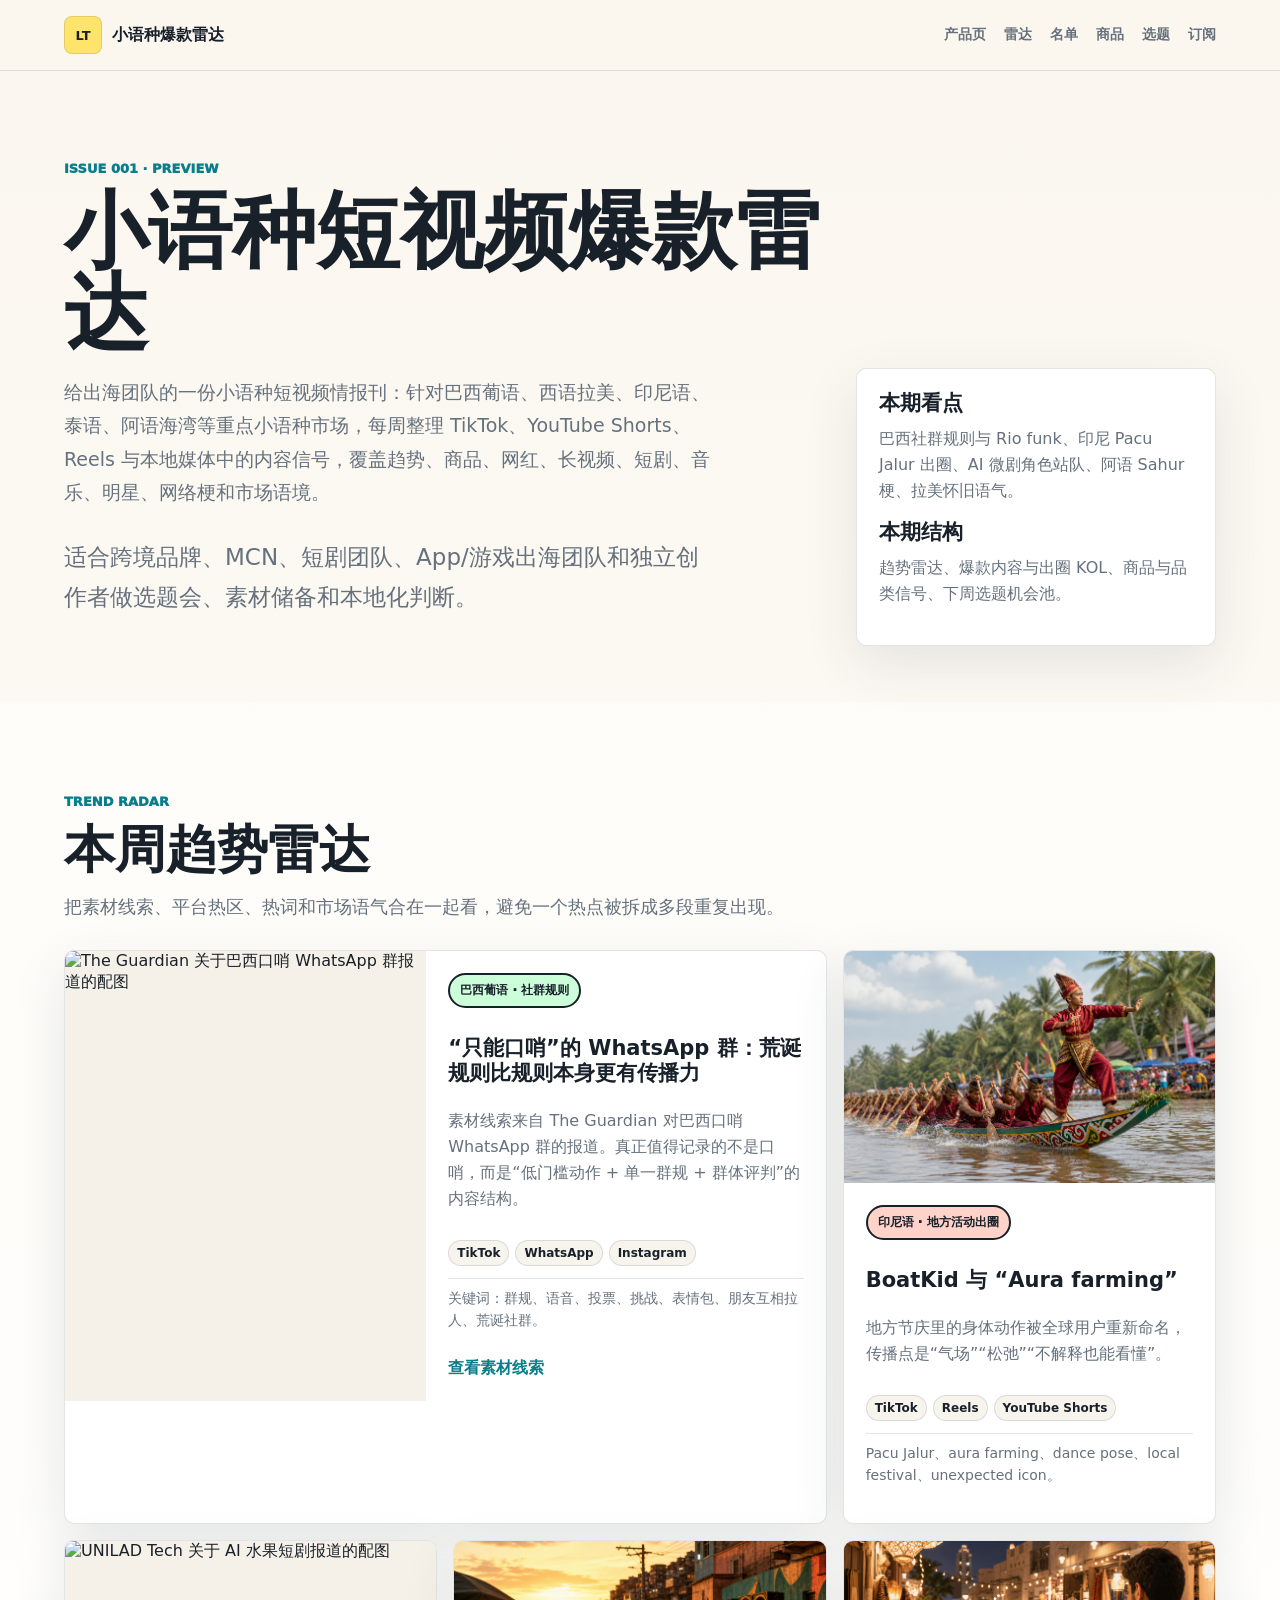
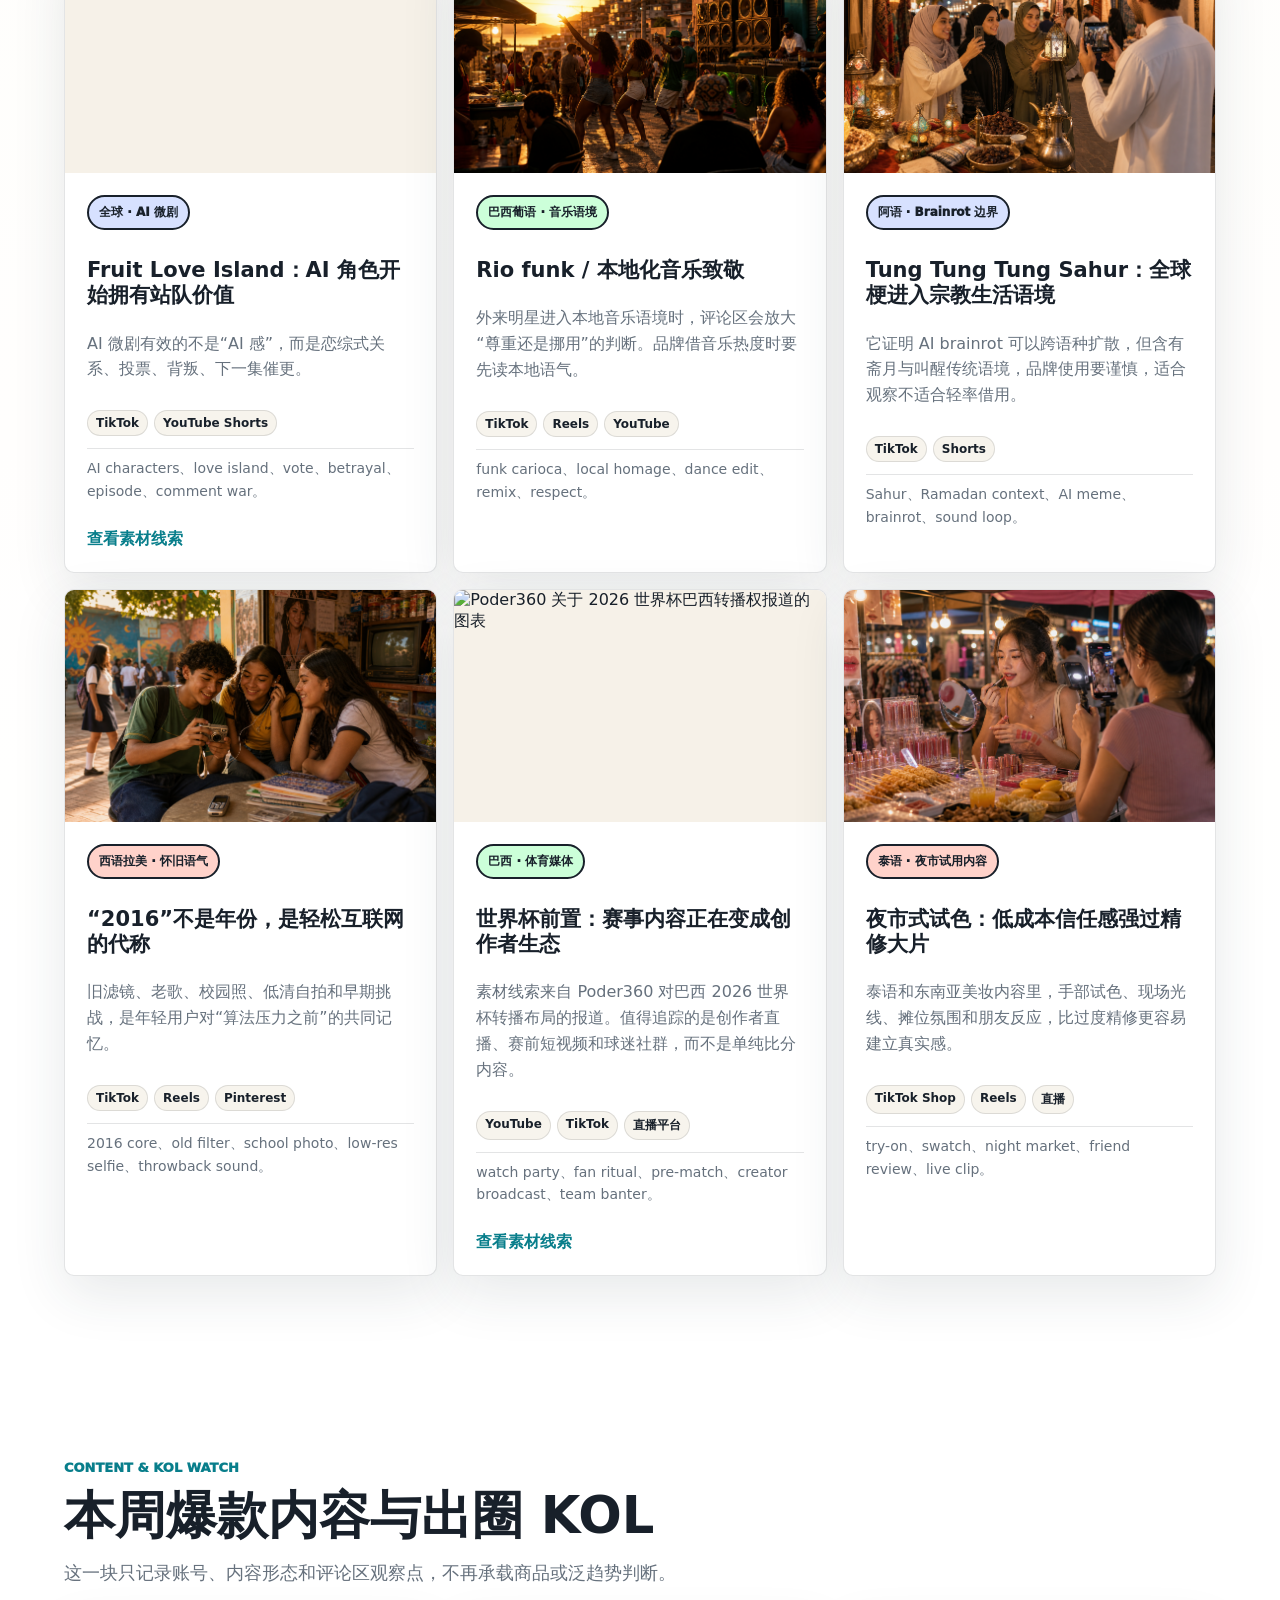
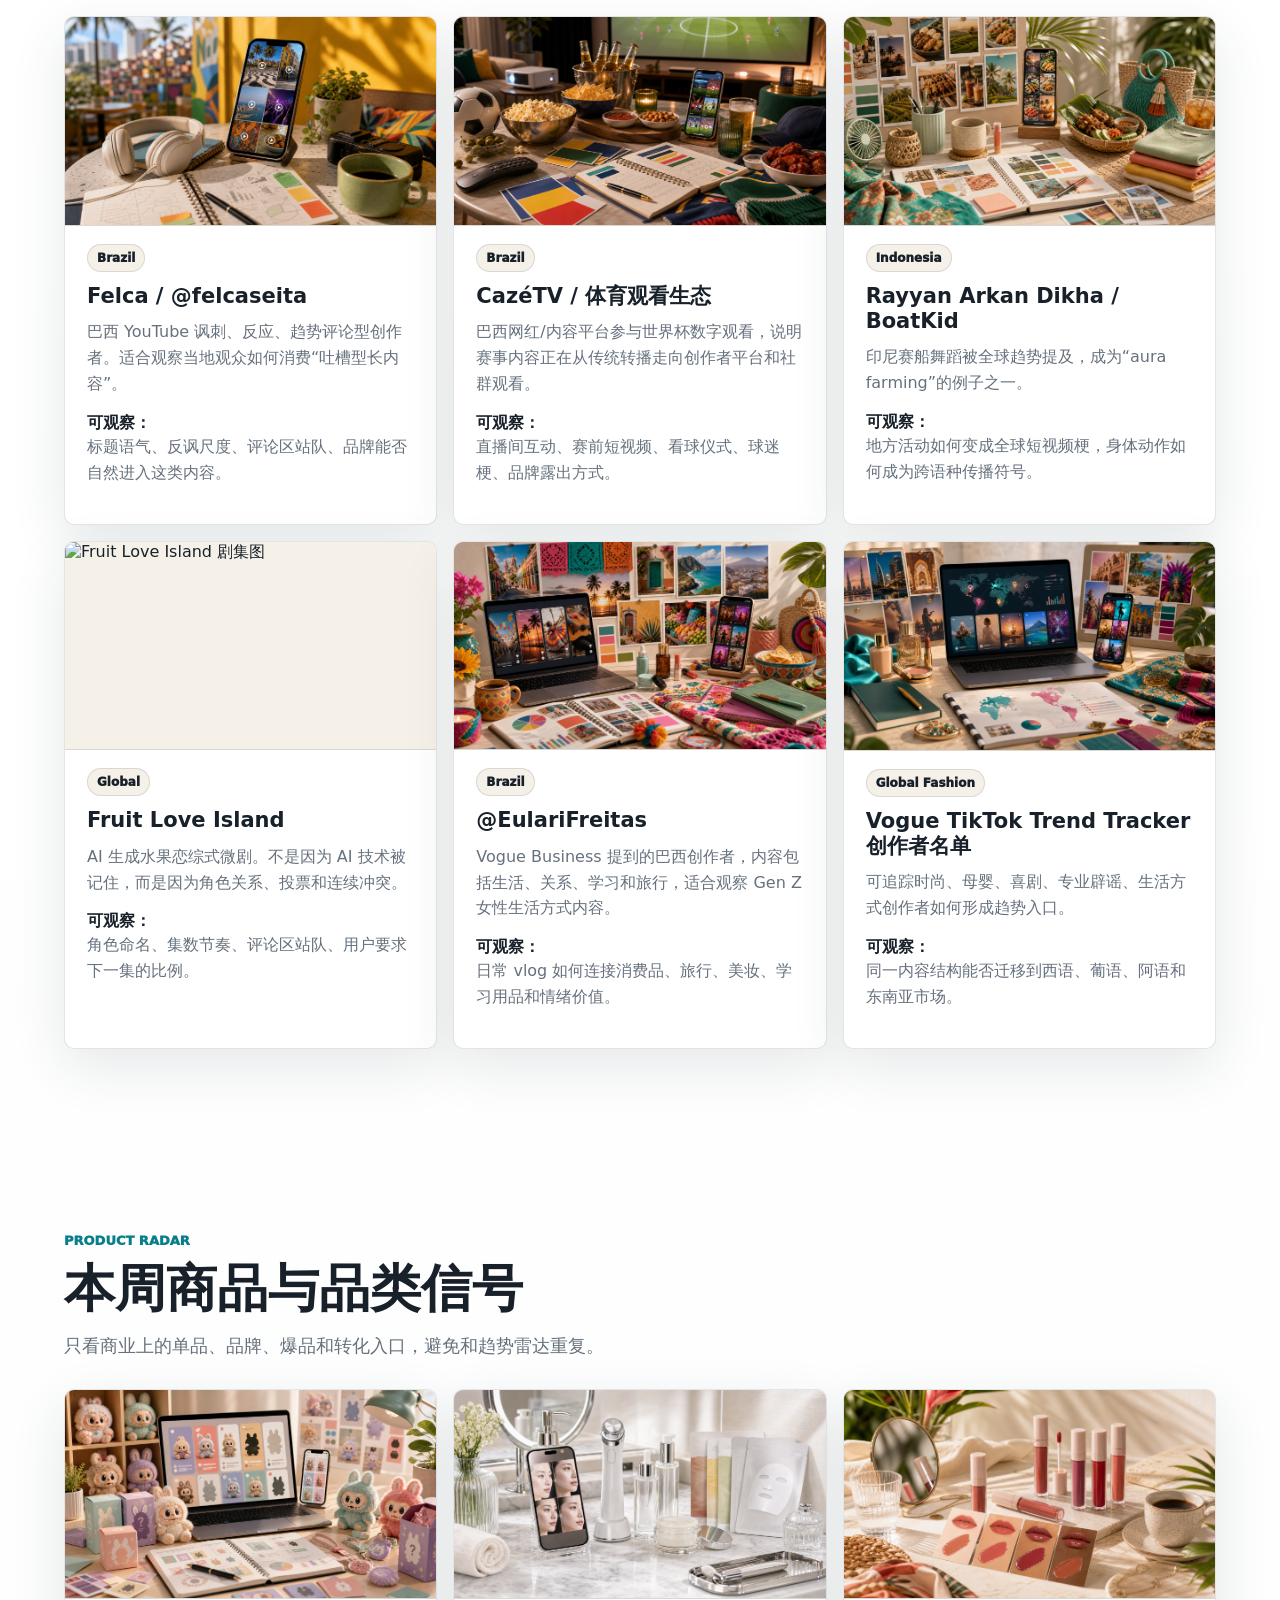
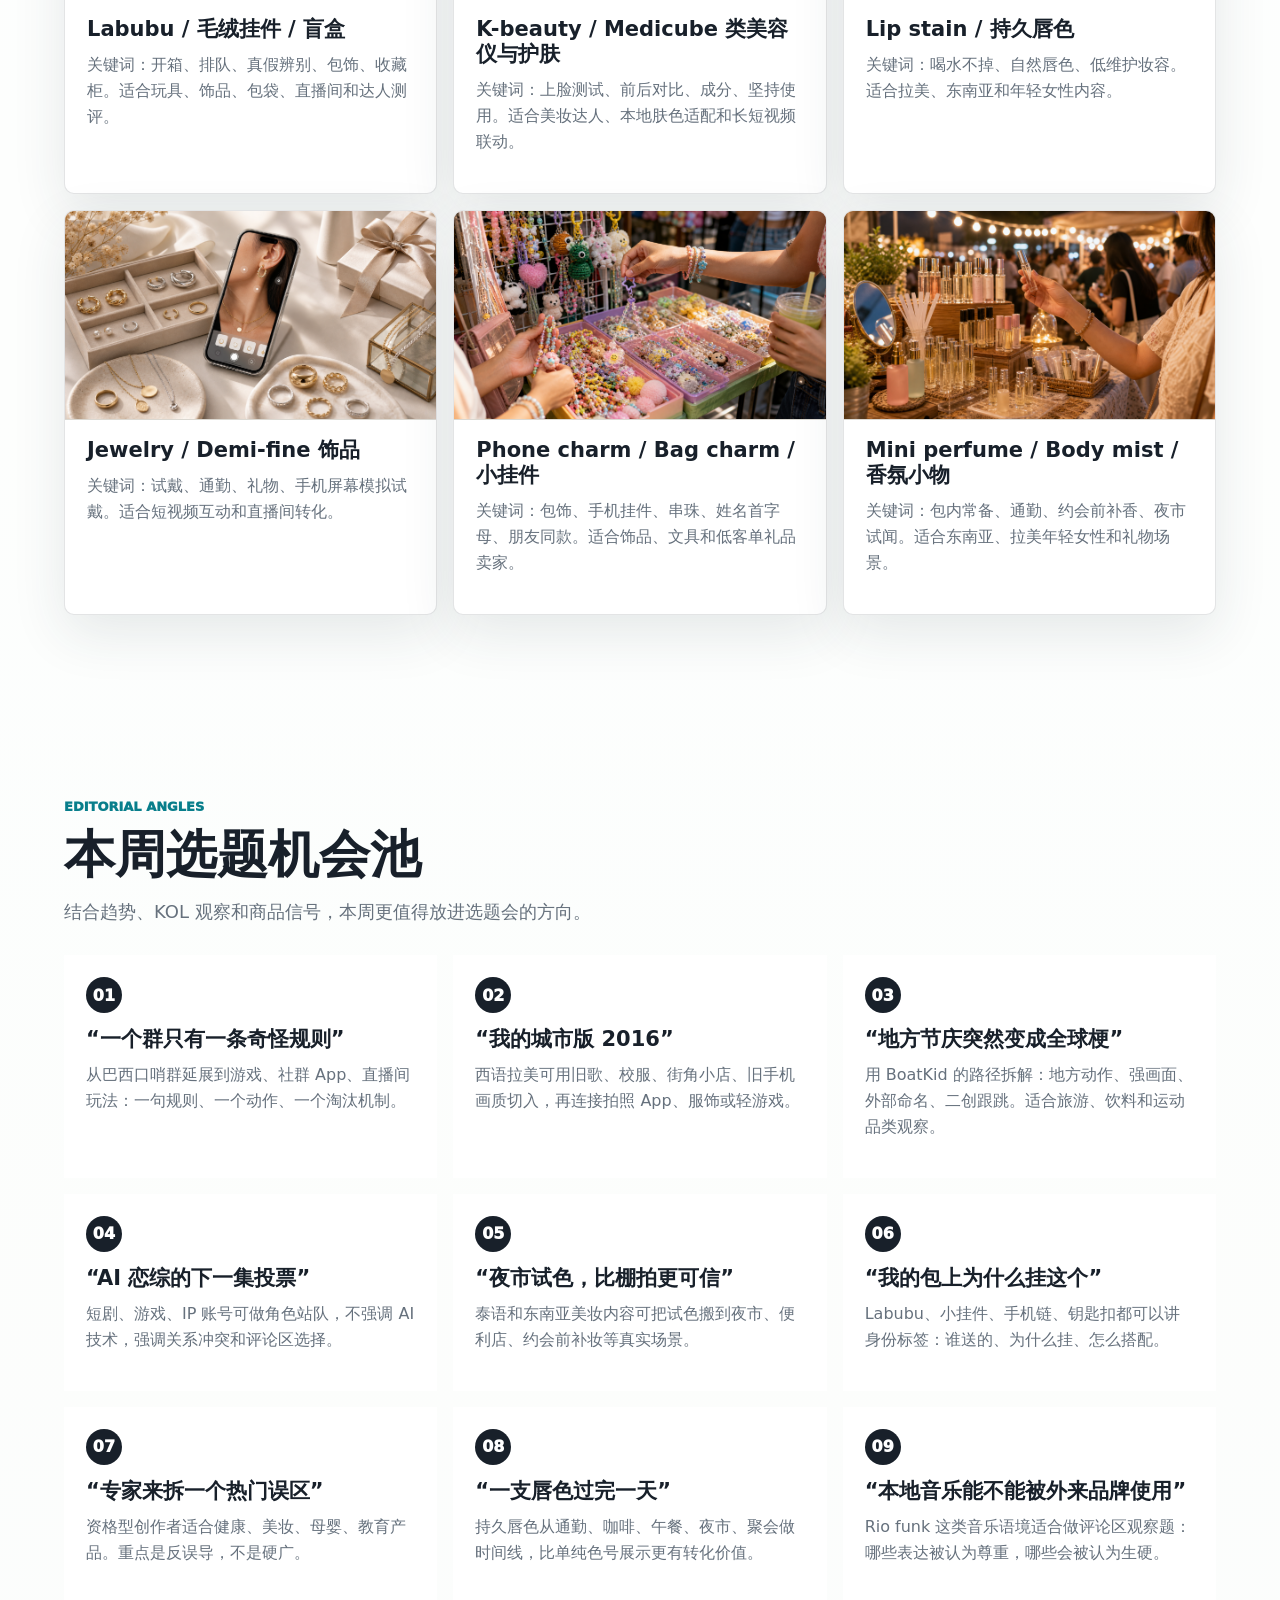
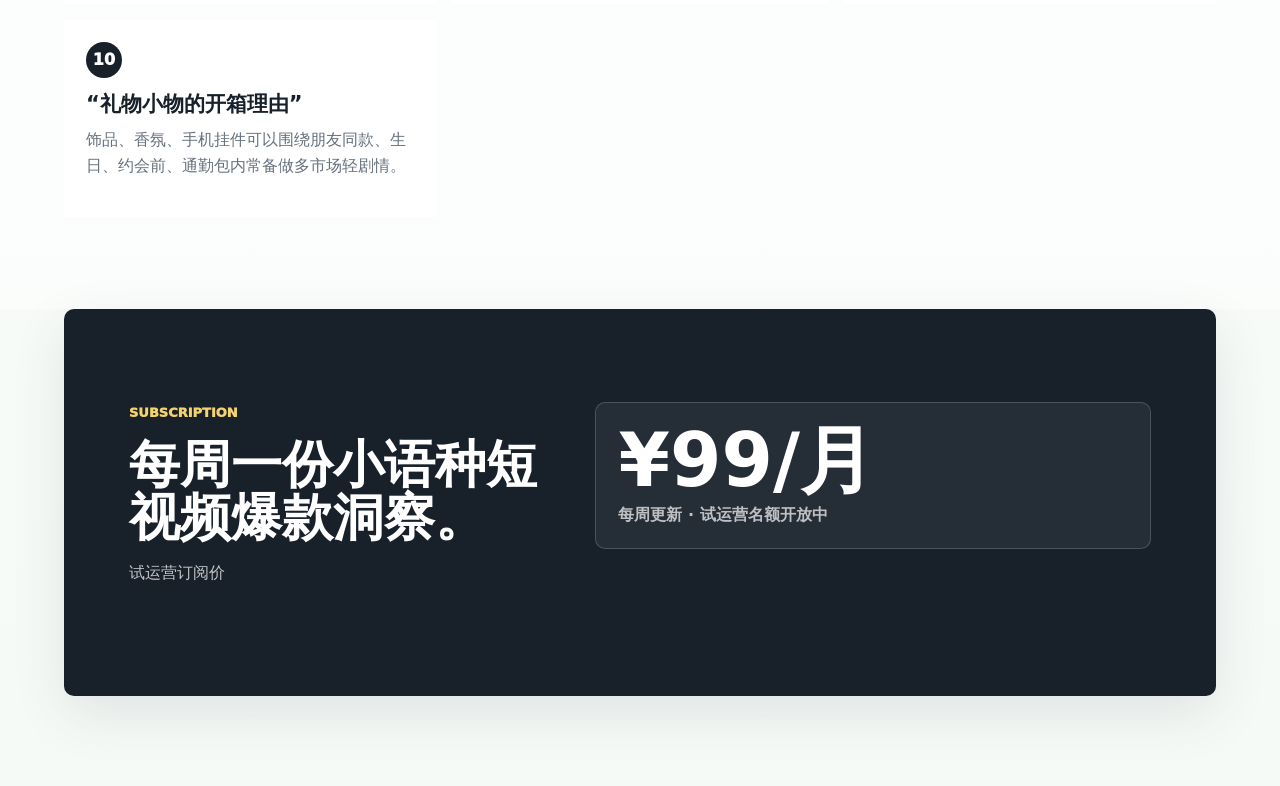
==== commit acacca0b: "Restructure sample issue and diversify visuals" ====
--- a/issue-001.html
+++ b/issue-001.html
@@ -3,22 +3,22 @@
   <head>
     <meta charset="utf-8">
     <meta name="viewport" content="width=device-width, initial-scale=1">
-    <title>小语种短视频爆款洞察 #001</title>
-    <meta name="description" content="小语种短视频爆款洞察样刊：趋势、梗、品类、明星、内容风格与本地化禁忌。">
+    <title>小语种短视频爆款雷达 #001</title>
+    <meta name="description" content="小语种短视频爆款雷达样刊：趋势、商品、网红、短剧、音乐、网络梗和市场语境。">
     <link rel="stylesheet" href="styles.css">
   </head>
   <body class="issue-body">
     <header class="topbar">
       <a class="brand" href="index.html">
         <span class="brand-mark">LT</span>
-        <span>小语种爆款洞察</span>
+        <span>小语种爆款雷达</span>
       </a>
       <nav class="nav">
         <a href="index.html">产品页</a>
         <a href="#radar">雷达</a>
         <a href="#watchlist">名单</a>
         <a href="#products">商品</a>
-        <a href="#market">市场</a>
+        <a href="#angles">选题</a>
         <a href="#subscribe">订阅</a>
       </nav>
     </header>
@@ -27,209 +27,120 @@
       <section class="issue-hero">
         <div>
           <p class="eyebrow">Issue 001 · Preview</p>
-          <h1>本周小语种短视频情报。</h1>
+          <h1>小语种短视频爆款雷达</h1>
           <p class="lede">
-            本期覆盖短视频趋势、网红与账号、爆款商品、长内容、明星与音乐、网络梗、内容风格和本地化风险，供出海内容团队做选题、素材和市场观察。
+            给出海团队的一份小语种短视频情报刊：针对巴西葡语、西语拉美、印尼语、泰语、阿语海湾等重点小语种市场，每周整理 TikTok、YouTube Shorts、Reels 与本地媒体中的内容信号，覆盖趋势、商品、网红、长视频、短剧、音乐、明星、网络梗和市场语境。
           </p>
+          <p class="lede small">
+            适合跨境品牌、MCN、短剧团队、App/游戏出海团队和独立创作者做选题会、素材储备和本地化判断。
+          </p>
         </div>
         <aside class="issue-note">
-          <h3>本期覆盖</h3>
-          <p>巴西葡语、西语拉美、阿语海湾、印尼语、泰语。</p>
-          <h3>本期重点</h3>
-          <p>巴西娱乐与体育内容、印尼网络梗、TikTok 商品趋势、YouTube 长内容与短内容联动。</p>
+          <h3>本期看点</h3>
+          <p>巴西社群规则与 Rio funk、印尼 Pacu Jalur 出圈、AI 微剧角色站队、阿语 Sahur 梗、拉美怀旧语气。</p>
+          <h3>本期结构</h3>
+          <p>趋势雷达、爆款内容与出圈 KOL、商品与品类信号、下周选题机会池。</p>
         </aside>
-      </section>
-
-      <section class="section intro-panel">
-        <div class="intro-copy">
-          <p class="eyebrow">About The Brief</p>
-          <h2>给出海内容团队的一份小语种短视频情报刊。</h2>
-          <p>
-            每周整理 TikTok、YouTube Shorts、Reels 与本地媒体中的内容信号，覆盖趋势、商品、网红、长视频、短剧、音乐、明星、网络梗和市场语境。适合跨境品牌、MCN、短剧团队、App/游戏出海团队和独立创作者做选题会、素材储备和本地化判断。
-          </p>
-        </div>
-        <div class="intro-points">
-          <div><b>不是榜单搬运</b><span>每条信号都给市场语境、品类适配和风险提醒。</span></div>
-          <div><b>不是拍摄教程</b><span>面向已经会制作内容的专业团队，重点是情报和素材。</span></div>
-          <div><b>每期一个深拆市场</b><span>本期：巴西葡语。后续轮换西语拉美、印尼、泰语、阿语海湾。</span></div>
-        </div>
-      </section>
-
-      <section class="section evidence-section">
-        <div class="section-heading">
-          <p class="eyebrow">Visual Signals</p>
-          <h2>本期素材线索</h2>
-        </div>
-        <div class="evidence-grid">
-          <a class="evidence-card" href="https://www.theguardian.com/world/2026/may/05/brazil-craze-whistling-only-whatsapp-groups">
-            <img src="https://i.guim.co.uk/img/media/7c6c119742bff55209c9749b2d830d24454ae6d8/231_0_2291_1833/master/2291.jpg?crop=none&amp;dpr=1&amp;s=none&amp;width=465" alt="The Guardian 关于巴西口哨 WhatsApp 群报道的配图">
-            <div>
-              <span>The Guardian</span>
-              <h3>巴西口哨 WhatsApp 群</h3>
-              <p>社群规则、语音互动、低门槛参与。</p>
-            </div>
-          </a>
-          <a class="evidence-card" href="https://www.uniladtech.com/social-media/fruit-love-island-ai-tiktok-account-wiped-breaking-record-691171-20260325">
-            <img src="https://resizer.ladbiblegroup.com/unsafe/rs%3Afit%3A3840%3A0%3A0%3A0/g%3Asm/q%3A70/[base64].webp" alt="UNILAD Tech 关于 AI 水果短剧报道的配图">
-            <div>
-              <span>UNILAD Tech</span>
-              <h3>AI 水果微剧</h3>
-              <p>AI 生成、竖屏连续剧、角色站队。</p>
-            </div>
-          </a>
-          <a class="evidence-card" href="https://www.poder360.com.br/poder-sportsmkt/duas-emissoras-de-tv-aberta-transmitirao-a-copa-do-mundo-de-2026/">
-            <img src="https://static.poder360.com.br/2025/11/emissoras-transmissao-copa-1-nov-2025.1-scaled.jpg" alt="Poder360 关于 2026 世界杯巴西转播权报道的图表">
-            <div>
-              <span>Poder360</span>
-              <h3>世界杯媒体布局</h3>
-              <p>巴西内容平台、赛事节点、社交观看。</p>
-            </div>
-          </a>
-        </div>
       </section>
 
       <section class="section issue-section" id="radar">
         <div class="section-heading">
           <p class="eyebrow">Trend Radar</p>
           <h2>本周趋势雷达</h2>
-        </div>
-        <div class="intel-table">
-          <div class="intel-row head">
-            <span>信号</span>
-            <span>主要市场</span>
-            <span>平台热区</span>
-            <span>关键词</span>
-            <span>适用品类/团队</span>
-            <span>判断</span>
-          </div>
-          <div class="intel-row">
-            <span>2016 怀旧回潮</span>
-            <span>全球 / 西语 / 英语区</span>
-            <span><i>TikTok</i><i>YouTube Shorts</i><i>Reels</i></span>
-            <span>旧滤镜、老歌、早期挑战、低清自拍、校园照、早期社交平台、Y2K 后续</span>
-            <span>美妆、服饰、拍照 App、游戏、短剧</span>
-            <span>适合做“旧审美 + 新产品”的内容反差。</span>
-          </div>
-          <div class="intel-row">
-            <span>巴西口哨群</span>
-            <span>巴西葡语</span>
-            <span><i>TikTok</i><i>WhatsApp</i><i>Instagram</i></span>
-            <span>WhatsApp 群、口哨、群规、投票、表情包、语音挑战、群体评判</span>
-            <span>社交 App、游戏、饮料零食、直播间玩法</span>
-            <span>重点不是口哨，而是“荒诞规则 + 群体参与”。</span>
-          </div>
-          <div class="intel-row">
-            <span>AI 水果微剧</span>
-            <span>英语区扩散，可改写多语种</span>
-            <span><i>TikTok</i><i>YouTube Shorts</i></span>
-            <span>AI 角色、恋爱岛、投票、背叛、连续剧情、站队、下一集催更</span>
-            <span>短剧、游戏、App、食品、玩具、IP 内容</span>
-            <span>技术新鲜感会衰减，角色关系才是留存点。</span>
-          </div>
-          <div class="intel-row">
-            <span>世界杯前置内容</span>
-            <span>巴西 / 西语 / 阿语</span>
-            <span><i>YouTube</i><i>TikTok</i><i>直播平台</i></span>
-            <span>看球仪式、朋友聚会、阵营站队、赛前准备、家庭抢电视、输球反应</span>
-            <span>饮料、服饰、外卖、社交、预测游戏</span>
-            <span>非体育品牌更适合切生活方式，不适合硬做赛事解说。</span>
-          </div>
-          <div class="intel-row">
-            <span>Labubu / 收藏玩具热</span>
-            <span>全球 / 东南亚 / TikTok Shop</span>
-            <span><i>TikTok Shop</i><i>小红书</i><i>Instagram</i></span>
-            <span>盲盒、挂件、包饰、开箱、排队、真假辨别、收藏柜、二级市场</span>
-            <span>玩具、饰品、包袋、直播间、达人测评</span>
-            <span>核心是“社交货币”，不是玩具本身。适合做开箱和身份标签内容。</span>
-          </div>
-          <div class="intel-row">
-            <span>K-beauty 与 lip stain</span>
-            <span>美国 / 拉美 / 东南亚</span>
-            <span><i>TikTok</i><i>Reels</i><i>YouTube</i></span>
-            <span>自然妆、持久唇色、无妆感、成分党、上脸测试、喝水测试、肤色适配</span>
-            <span>美妆、护肤、达人测评、直播带货</span>
-            <span>需要用真实上脸、持久测试和肤色适配说服用户。</span>
-          </div>
-          <div class="intel-row">
-            <span>Graphic tee / Cargo pants</span>
-            <span>全球年轻用户</span>
-            <span><i>TikTok</i><i>Pinterest</i><i>Instagram</i></span>
-            <span>乐队 T、标语 T、工装裤、中性穿搭、校园风、街头穿搭、OOTD</span>
-            <span>服饰、潮牌、按需印花、校园风账号</span>
-            <span>服饰内容需要文化标签，不只是展示版型。</span>
-          </div>
-          <div class="intel-row">
-            <span>资格型创作者</span>
-            <span>英语区，可迁移到多市场</span>
-            <span><i>YouTube</i><i>TikTok</i><i>播客</i></span>
-            <span>医生、营养师、老师、律师、专业辟谣、反误导、长视频解释</span>
-            <span>健康、美妆、母婴、教育、金融、B2B</span>
-            <span>用户对伪科普更警惕，专业身份本身成为内容资产。</span>
-          </div>
-        </div>
-      </section>
-
-      <section class="section bright">
-        <div class="section-heading">
-          <p class="eyebrow">Meme & Keyword Watch</p>
-          <h2>本周热词、梗和内容语气</h2>
-        </div>
-        <div class="watch-grid">
-          <article>
-            <img src="assets/nostalgia-trend.png" alt="2016 怀旧趋势氛围图">
-            <span class="tag coral">怀旧</span>
-            <h3>“2016”不只是年份</h3>
-            <p>在内容语境里，它代表更轻松、更少算法焦虑的互联网记忆。适合搭配旧滤镜、老歌、校园照、早期挑战。</p>
-          </article>
-          <article>
-            <img src="assets/community-rule-trend.png" alt="社群规则和语音互动趋势氛围图">
-            <span class="tag green">社群</span>
-            <h3>群规型内容</h3>
-            <p>“只能做一件事”的规则很容易被理解，也容易被截图传播。适合社群运营、游戏和直播间互动。</p>
-          </article>
-          <article>
-            <img src="https://upload.wikimedia.org/wikipedia/en/e/eb/Fruit_Love_Island.png" alt="Fruit Love Island 剧集图">
-            <span class="tag blue">AI 剧情</span>
-            <h3>观众开始站队 AI 角色</h3>
-            <p>AI 内容真正有效的地方不是炫技，而是角色关系、连续更新和评论区投票。</p>
-          </article>
-          <article>
-            <img src="assets/sports-viewing-trend.png" alt="看球生活方式和赛事内容趋势图">
-            <span class="tag green">体育节点</span>
-            <h3>看球生活方式</h3>
-            <p>世界杯内容可以提前从“赛前准备”“朋友聚会”“家庭抢电视”“输球后情绪”切入。</p>
-          </article>
-          <article>
-            <img src="assets/market-indonesia.png" alt="印尼短视频市场氛围图">
-            <span class="tag coral">印尼梗</span>
-            <h3>“Aura farming”与 BoatKid</h3>
-            <p>印尼 Pacu Jalur 赛船中跳舞的 Rayyan Arkan Dikha 被海外趋势报道提到，重点是“气场”“松弛”和身体记忆。</p>
-          </article>
-          <article>
-            <img src="assets/market-gulf.png" alt="阿语短视频市场氛围图">
-            <span class="tag blue">Brainrot</span>
-            <h3>Tung Tung Tung Sahur</h3>
-            <p>源自斋月叫醒传统语境的 AI 梗被全球化传播。出海内容可以观察，但品牌使用要非常谨慎。</p>
-          </article>
-          <article>
-            <img src="assets/brazil-market.png" alt="巴西短视频市场氛围图">
-            <span class="tag green">巴西音乐</span>
-            <h3>Rio funk / 本地化音乐致敬</h3>
-            <p>Bruno Mars 的葡语 funk 作品引发讨论，说明外来明星进入本地音乐语境时，尊重与挪用的边界会被放大。</p>
-          </article>
-          <article>
-            <img src="assets/market-latam.png" alt="巴西长视频趋势评论氛围图">
-            <span class="tag coral">长视频信号</span>
-            <h3>反应、讽刺、趋势评论</h3>
-            <p>巴西 YouTuber Felca 以讽刺和反应内容见长。长视频创作者仍是品牌理解当地语气的重要窗口。</p>
-          </article>
-        </div>
-      </section>
-
-      <section class="section issue-section" id="watchlist">
-        <div class="section-heading">
-          <p class="eyebrow">Creator & Video Watchlist</p>
-          <h2>本周值得放进观察表的账号/内容</h2>
+          <p>把素材线索、平台热区、热词和市场语气合在一起看，避免一个热点被拆成多段重复出现。</p>
+        </div>
+        <div class="trend-card-grid">
+          <article class="trend-card large">
+            <img src="https://i.guim.co.uk/img/media/7c6c119742bff55209c9749b2d830d24454ae6d8/231_0_2291_1833/master/2291.jpg?crop=none&amp;dpr=1&amp;s=none&amp;width=465" alt="The Guardian 关于巴西口哨 WhatsApp 群报道的配图">
+            <div class="trend-copy">
+              <span class="tag green">巴西葡语 · 社群规则</span>
+              <h3>“只能口哨”的 WhatsApp 群：荒诞规则比规则本身更有传播力</h3>
+              <p>素材线索来自 The Guardian 对巴西口哨 WhatsApp 群的报道。真正值得记录的不是口哨，而是“低门槛动作 + 单一群规 + 群体评判”的内容结构。</p>
+              <div class="trend-meta"><i>TikTok</i><i>WhatsApp</i><i>Instagram</i></div>
+              <p class="keyword-line">关键词：群规、语音、投票、挑战、表情包、朋友互相拉人、荒诞社群。</p>
+              <a class="source-link" href="https://www.theguardian.com/world/2026/may/05/brazil-craze-whistling-only-whatsapp-groups">查看素材线索</a>
+            </div>
+          </article>
+          <article class="trend-card">
+            <img src="assets/indonesia-river-festival.png" alt="印尼 Pacu Jalur 赛船和 BoatKid 趋势氛围图">
+            <div class="trend-copy">
+              <span class="tag coral">印尼语 · 地方活动出圈</span>
+              <h3>BoatKid 与 “Aura farming”</h3>
+              <p>地方节庆里的身体动作被全球用户重新命名，传播点是“气场”“松弛”“不解释也能看懂”。</p>
+              <div class="trend-meta"><i>TikTok</i><i>Reels</i><i>YouTube Shorts</i></div>
+              <p class="keyword-line">Pacu Jalur、aura farming、dance pose、local festival、unexpected icon。</p>
+            </div>
+          </article>
+          <article class="trend-card">
+            <img src="https://resizer.ladbiblegroup.com/unsafe/rs%3Afit%3A3840%3A0%3A0%3A0/g%3Asm/q%3A70/[base64].webp" alt="UNILAD Tech 关于 AI 水果短剧报道的配图">
+            <div class="trend-copy">
+              <span class="tag blue">全球 · AI 微剧</span>
+              <h3>Fruit Love Island：AI 角色开始拥有站队价值</h3>
+              <p>AI 微剧有效的不是“AI 感”，而是恋综式关系、投票、背叛、下一集催更。</p>
+              <div class="trend-meta"><i>TikTok</i><i>YouTube Shorts</i></div>
+              <p class="keyword-line">AI characters、love island、vote、betrayal、episode、comment war。</p>
+              <a class="source-link" href="https://www.uniladtech.com/social-media/fruit-love-island-ai-tiktok-account-wiped-breaking-record-691171-20260325">查看素材线索</a>
+            </div>
+          </article>
+          <article class="trend-card">
+            <img src="assets/brazil-street-music.png" alt="巴西 Rio funk 和街头音乐趋势氛围图">
+            <div class="trend-copy">
+              <span class="tag green">巴西葡语 · 音乐语境</span>
+              <h3>Rio funk / 本地化音乐致敬</h3>
+              <p>外来明星进入本地音乐语境时，评论区会放大“尊重还是挪用”的判断。品牌借音乐热度时要先读本地语气。</p>
+              <div class="trend-meta"><i>TikTok</i><i>Reels</i><i>YouTube</i></div>
+              <p class="keyword-line">funk carioca、local homage、dance edit、remix、respect。</p>
+            </div>
+          </article>
+          <article class="trend-card">
+            <img src="assets/gulf-ramadan-market.png" alt="阿语海湾 Sahur 与夜市内容氛围图">
+            <div class="trend-copy">
+              <span class="tag blue">阿语 · Brainrot 边界</span>
+              <h3>Tung Tung Tung Sahur：全球梗进入宗教生活语境</h3>
+              <p>它证明 AI brainrot 可以跨语种扩散，但含有斋月与叫醒传统语境，品牌使用要谨慎，适合观察不适合轻率借用。</p>
+              <div class="trend-meta"><i>TikTok</i><i>Shorts</i></div>
+              <p class="keyword-line">Sahur、Ramadan context、AI meme、brainrot、sound loop。</p>
+            </div>
+          </article>
+          <article class="trend-card">
+            <img src="assets/latam-nostalgia-street.png" alt="西语拉美 2016 怀旧趋势氛围图">
+            <div class="trend-copy">
+              <span class="tag coral">西语拉美 · 怀旧语气</span>
+              <h3>“2016”不是年份，是轻松互联网的代称</h3>
+              <p>旧滤镜、老歌、校园照、低清自拍和早期挑战，是年轻用户对“算法压力之前”的共同记忆。</p>
+              <div class="trend-meta"><i>TikTok</i><i>Reels</i><i>Pinterest</i></div>
+              <p class="keyword-line">2016 core、old filter、school photo、low-res selfie、throwback sound。</p>
+            </div>
+          </article>
+          <article class="trend-card">
+            <img src="https://static.poder360.com.br/2025/11/emissoras-transmissao-copa-1-nov-2025.1-scaled.jpg" alt="Poder360 关于 2026 世界杯巴西转播权报道的图表">
+            <div class="trend-copy">
+              <span class="tag green">巴西 · 体育媒体</span>
+              <h3>世界杯前置：赛事内容正在变成创作者生态</h3>
+              <p>素材线索来自 Poder360 对巴西 2026 世界杯转播布局的报道。值得追踪的是创作者直播、赛前短视频和球迷社群，而不是单纯比分内容。</p>
+              <div class="trend-meta"><i>YouTube</i><i>TikTok</i><i>直播平台</i></div>
+              <p class="keyword-line">watch party、fan ritual、pre-match、creator broadcast、team banter。</p>
+              <a class="source-link" href="https://www.poder360.com.br/poder-sportsmkt/duas-emissoras-de-tv-aberta-transmitirao-a-copa-do-mundo-de-2026/">查看素材线索</a>
+            </div>
+          </article>
+          <article class="trend-card">
+            <img src="assets/thai-night-market-beauty.png" alt="泰国夜市美妆和短视频试色氛围图">
+            <div class="trend-copy">
+              <span class="tag coral">泰语 · 夜市试用内容</span>
+              <h3>夜市式试色：低成本信任感强过精修大片</h3>
+              <p>泰语和东南亚美妆内容里，手部试色、现场光线、摊位氛围和朋友反应，比过度精修更容易建立真实感。</p>
+              <div class="trend-meta"><i>TikTok Shop</i><i>Reels</i><i>直播</i></div>
+              <p class="keyword-line">try-on、swatch、night market、friend review、live clip。</p>
+            </div>
+          </article>
+        </div>
+      </section>
+
+      <section class="section bright" id="watchlist">
+        <div class="section-heading">
+          <p class="eyebrow">Content & KOL Watch</p>
+          <h2>本周爆款内容与出圈 KOL</h2>
+          <p>这一块只记录账号、内容形态和评论区观察点，不再承载商品或泛趋势判断。</p>
         </div>
         <div class="watchlist-grid">
           <article>
@@ -241,7 +152,7 @@
             <p>标题语气、反讽尺度、评论区站队、品牌能否自然进入这类内容。</p>
           </article>
           <article>
-            <img src="https://static.poder360.com.br/2025/11/emissoras-transmissao-copa-1-nov-2025.1-scaled.jpg" alt="CazéTV 和世界杯数字观看线索图">
+            <img src="assets/sports-viewing-trend.png" alt="CazéTV 和体育社群观看生态氛围图">
             <span>Brazil</span>
             <h3>CazéTV / 体育观看生态</h3>
             <p>巴西网红/内容平台参与世界杯数字观看，说明赛事内容正在从传统转播走向创作者平台和社群观看。</p>
@@ -287,6 +198,7 @@
         <div class="section-heading">
           <p class="eyebrow">Product Radar</p>
           <h2>本周商品与品类信号</h2>
+          <p>只看商业上的单品、品牌、爆品和转化入口，避免和趋势雷达重复。</p>
         </div>
         <div class="product-radar-grid">
           <article>
@@ -310,73 +222,15 @@
             <p>关键词：试戴、通勤、礼物、手机屏幕模拟试戴。适合短视频互动和直播间转化。</p>
           </article>
           <article>
-            <img src="assets/streetwear-product.png" alt="Graphic tee 和 cargo pants 服饰趋势图">
-            <h3>Cargo pants / Graphic tee</h3>
-            <p>关键词：中性穿搭、乐队 T、文化标语、校园。适合服饰卖家按市场换图案和文化 reference。</p>
-          </article>
-          <article>
-            <img src="assets/fashion-football-products.png" alt="世界杯场景商品趋势图">
-            <h3>世界杯场景商品</h3>
-            <p>关键词：零食饮料、看球穿搭、投影电视、社交游戏、预测卡。适合提前做场景内容储备。</p>
-          </article>
-        </div>
-      </section>
-
-      <section class="section issue-section" id="market">
-        <div class="section-heading">
-          <p class="eyebrow">Market Lens</p>
-          <h2>市场风格速览</h2>
-        </div>
-        <div class="market-image-row">
-          <figure><img src="assets/market-indonesia.png" alt="印尼短视频市场氛围图"><figcaption>印尼语</figcaption></figure>
-          <figure><img src="assets/market-thailand.png" alt="泰语短视频市场氛围图"><figcaption>泰语</figcaption></figure>
-          <figure><img src="assets/market-latam.png" alt="西语拉美短视频市场氛围图"><figcaption>西语拉美</figcaption></figure>
-          <figure><img src="assets/brazil-market.png" alt="巴西葡语短视频市场氛围图"><figcaption>巴西葡语</figcaption></figure>
-          <figure><img src="assets/market-gulf.png" alt="阿语海湾短视频市场氛围图"><figcaption>阿语海湾</figcaption></figure>
-        </div>
-        <div class="localize-table">
-          <div><b>印尼语</b><span>实用、亲近、价格友好。适合生活改善、轻教程、朋友推荐，不宜过度夸张。</span></div>
-          <div><b>泰语</b><span>画面干净、反应明确、达人信任强。适合试用、直播切片、视觉前后对比。</span></div>
-          <div><b>西语拉美</b><span>情绪外放、关系感强。朋友、家庭、派对、吐槽和反差都容易变成内容入口。</span></div>
-          <div><b>巴西葡语</b><span>节奏快，娱乐感强，喜欢规则、挑战、站队和集体参与。品牌语气不能太端。</span></div>
-          <div><b>阿语海湾</b><span>重视信任、品质、家庭和语境安全。健康、家庭、宗教、亲密关系类表达要谨慎。</span></div>
-        </div>
-      </section>
-
-      <section class="section deep-dive" id="deep-dive">
-        <div class="section-heading">
-          <p class="eyebrow">Market Deep Dive</p>
-          <h2>本周深拆：巴西葡语</h2>
-          <p>巴西市场本期值得关注三个信号：社群规则、世界杯前置内容、娱乐化 AI/角色内容。</p>
-        </div>
-        <div class="feature-image">
-          <img src="assets/brazil-market.png" alt="巴西葡语短视频市场氛围图">
-        </div>
-        <div class="deep-grid">
-          <article><h3>内容气质</h3><p>更适合高参与、强节奏、敢玩规则。太正式的品牌语言会降低社交平台上的亲近感。</p></article>
-          <article><h3>品类机会</h3><p>服饰、美妆、饮料、零食、社交 App、游戏、短剧、音乐、体育周边。</p></article>
-          <article><h3>可借用元素</h3><p>群规、站队、投票、朋友互相吐槽、赛前仪式、角色连续冲突。</p></article>
-          <article><h3>风险提醒</h3><p>避免把葡语翻译得太正式；避免只做产品展示；避免把体育内容做成生硬蹭热点。</p></article>
-        </div>
-        <div class="intel-split">
-          <div>
-            <h3>建议观察的评论信号</h3>
-            <ul>
-              <li>用户是否主动补充自己的群规或看球仪式</li>
-              <li>是否出现角色站队和二创请求</li>
-              <li>是否有人要求加入挑战或转发给朋友</li>
-              <li>是否出现本地俚语、球队梗、城市梗</li>
-            </ul>
-          </div>
-          <div>
-            <h3>下周素材方向</h3>
-            <ul>
-              <li>社群挑战：一句话规则 + 用户作品反应</li>
-              <li>世界杯前置：赛前 10 分钟的准备</li>
-              <li>AI 角色：让产品/角色互相争夺用户选择</li>
-              <li>怀旧混剪：旧画质 + 现在产品的反差</li>
-            </ul>
-          </div>
+            <img src="assets/charms-market-product.png" alt="手机挂件、包饰和小挂件趋势图">
+            <h3>Phone charm / Bag charm / 小挂件</h3>
+            <p>关键词：包饰、手机挂件、串珠、姓名首字母、朋友同款。适合饰品、文具和低客单礼品卖家。</p>
+          </article>
+          <article>
+            <img src="assets/mini-fragrance-product.png" alt="Mini perfume 和 body mist 香氛小物趋势图">
+            <h3>Mini perfume / Body mist / 香氛小物</h3>
+            <p>关键词：包内常备、通勤、约会前补香、夜市试闻。适合东南亚、拉美年轻女性和礼物场景。</p>
+          </article>
         </div>
       </section>
 
@@ -384,15 +238,19 @@
         <div class="section-heading">
           <p class="eyebrow">Editorial Angles</p>
           <h2>本周选题机会池</h2>
-          <p>把上述趋势、商品、账号和市场风格合并后，本周更值得放进选题会的方向。</p>
+          <p>结合趋势、KOL 观察和商品信号，本周更值得放进选题会的方向。</p>
         </div>
         <div class="angle-grid">
-          <article><span>01</span><h3>“我所在城市的 2016”</h3><p>用当地旧歌、旧校服、旧手机画质切入，再接拍照 App、服饰、美妆或游戏怀旧内容。</p></article>
-          <article><span>02</span><h3>“一个群只有一条奇怪规则”</h3><p>适合社群、游戏、直播间、饮料零食。重点是用户能在评论区或群里马上参与。</p></article>
-          <article><span>03</span><h3>“我的 Labubu / 盲盒社交身份”</h3><p>围绕真假辨别、包饰搭配、收藏柜和开箱情绪，适合玩具、包袋、饰品和直播间。</p></article>
-          <article><span>04</span><h3>“喝水不掉色的一天”</h3><p>持久唇色适合做真实场景测试：通勤、咖啡、聚会、看球、约会，不要只拍色号。</p></article>
-          <article><span>05</span><h3>“赛前 10 分钟的准备”</h3><p>世界杯节点适合零食、饮料、外卖、投影、服饰和社交 App，重点是生活仪式而不是比分预测。</p></article>
-          <article><span>06</span><h3>“AI 角色也会站队”</h3><p>短剧、游戏和 App 可把产品/角色拟人化，用连续冲突和投票推动用户追更。</p></article>
+          <article><span>01</span><h3>“一个群只有一条奇怪规则”</h3><p>从巴西口哨群延展到游戏、社群 App、直播间玩法：一句规则、一个动作、一个淘汰机制。</p></article>
+          <article><span>02</span><h3>“我的城市版 2016”</h3><p>西语拉美可用旧歌、校服、街角小店、旧手机画质切入，再连接拍照 App、服饰或轻游戏。</p></article>
+          <article><span>03</span><h3>“地方节庆突然变成全球梗”</h3><p>用 BoatKid 的路径拆解：地方动作、强画面、外部命名、二创跟跳。适合旅游、饮料和运动品类观察。</p></article>
+          <article><span>04</span><h3>“AI 恋综的下一集投票”</h3><p>短剧、游戏、IP 账号可做角色站队，不强调 AI 技术，强调关系冲突和评论区选择。</p></article>
+          <article><span>05</span><h3>“夜市试色，比棚拍更可信”</h3><p>泰语和东南亚美妆内容可把试色搬到夜市、便利店、约会前补妆等真实场景。</p></article>
+          <article><span>06</span><h3>“我的包上为什么挂这个”</h3><p>Labubu、小挂件、手机链、钥匙扣都可以讲身份标签：谁送的、为什么挂、怎么搭配。</p></article>
+          <article><span>07</span><h3>“专家来拆一个热门误区”</h3><p>资格型创作者适合健康、美妆、母婴、教育产品。重点是反误导，不是硬广。</p></article>
+          <article><span>08</span><h3>“一支唇色过完一天”</h3><p>持久唇色从通勤、咖啡、午餐、夜市、聚会做时间线，比单纯色号展示更有转化价值。</p></article>
+          <article><span>09</span><h3>“本地音乐能不能被外来品牌使用”</h3><p>Rio funk 这类音乐语境适合做评论区观察题：哪些表达被认为尊重，哪些会被认为生硬。</p></article>
+          <article><span>10</span><h3>“礼物小物的开箱理由”</h3><p>饰品、香氛、手机挂件可以围绕朋友同款、生日、约会前、通勤包内常备做多市场轻剧情。</p></article>
         </div>
       </section>
 
--- a/styles.css
+++ b/styles.css
@@ -507,6 +507,11 @@
   line-height: 1.62;
 }
 
+.lede.small {
+  margin-top: 14px;
+  font-size: clamp(18px, 2vw, 23px);
+}
+
 .issue-section {
   background: rgba(255, 255, 255, 0.45);
 }
@@ -833,6 +838,84 @@
   font-size: 12px;
   font-style: normal;
   font-weight: 900;
+}
+
+.trend-card-grid {
+  display: grid;
+  grid-template-columns: repeat(3, minmax(0, 1fr));
+  gap: 16px;
+}
+
+.trend-card {
+  overflow: hidden;
+  display: grid;
+  align-content: start;
+  border: 1px solid var(--line);
+  border-radius: 10px;
+  background: white;
+  box-shadow: var(--shadow);
+}
+
+.trend-card.large {
+  grid-column: span 2;
+  grid-template-columns: minmax(0, 0.95fr) minmax(0, 1.05fr);
+}
+
+.trend-card img {
+  display: block;
+  width: 100%;
+  height: 100%;
+  min-height: 250px;
+  object-fit: cover;
+  background: #f6f1e8;
+}
+
+.trend-card:not(.large) img {
+  height: auto;
+  min-height: 0;
+  aspect-ratio: 16 / 10;
+}
+
+.trend-copy {
+  display: grid;
+  align-content: start;
+  gap: 12px;
+  padding: 22px;
+}
+
+.trend-copy p {
+  color: var(--muted);
+  line-height: 1.62;
+}
+
+.trend-meta {
+  display: flex;
+  flex-wrap: wrap;
+  gap: 6px;
+}
+
+.trend-meta i {
+  display: inline-flex;
+  padding: 5px 8px;
+  border: 1px solid var(--line);
+  border-radius: 999px;
+  color: var(--ink);
+  background: #f7f4ed;
+  font-size: 12px;
+  font-style: normal;
+  font-weight: 900;
+}
+
+.keyword-line {
+  padding-top: 8px;
+  border-top: 1px solid var(--line);
+  font-size: 14px;
+}
+
+.source-link {
+  justify-self: start;
+  color: var(--teal);
+  font-weight: 1000;
 }
 
 .watch-grid {
@@ -1077,9 +1160,15 @@
   .watchlist-grid,
   .product-radar-grid,
   .angle-grid,
+  .trend-card-grid,
   .product-visual-grid,
   .market-image-row,
   .metrics {
+    grid-template-columns: 1fr;
+  }
+
+  .trend-card.large {
+    grid-column: span 1;
     grid-template-columns: 1fr;
   }
 
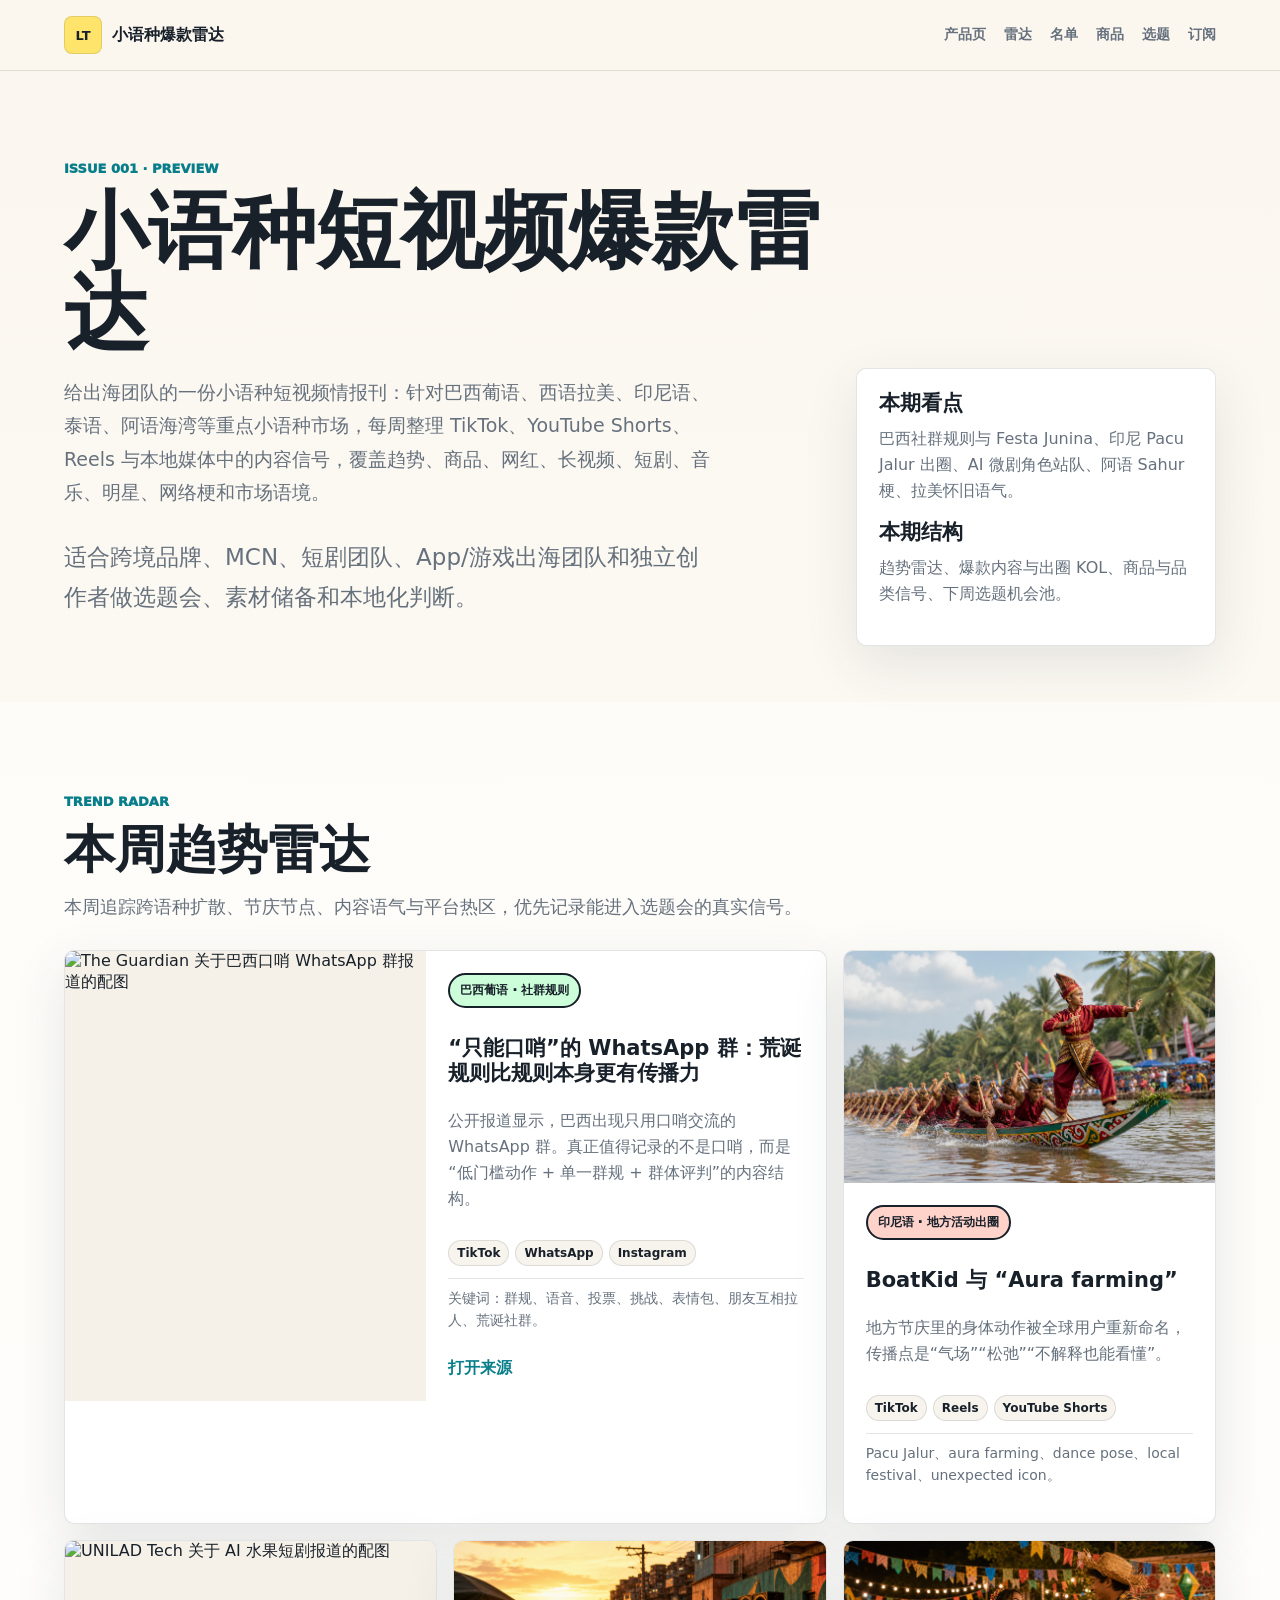
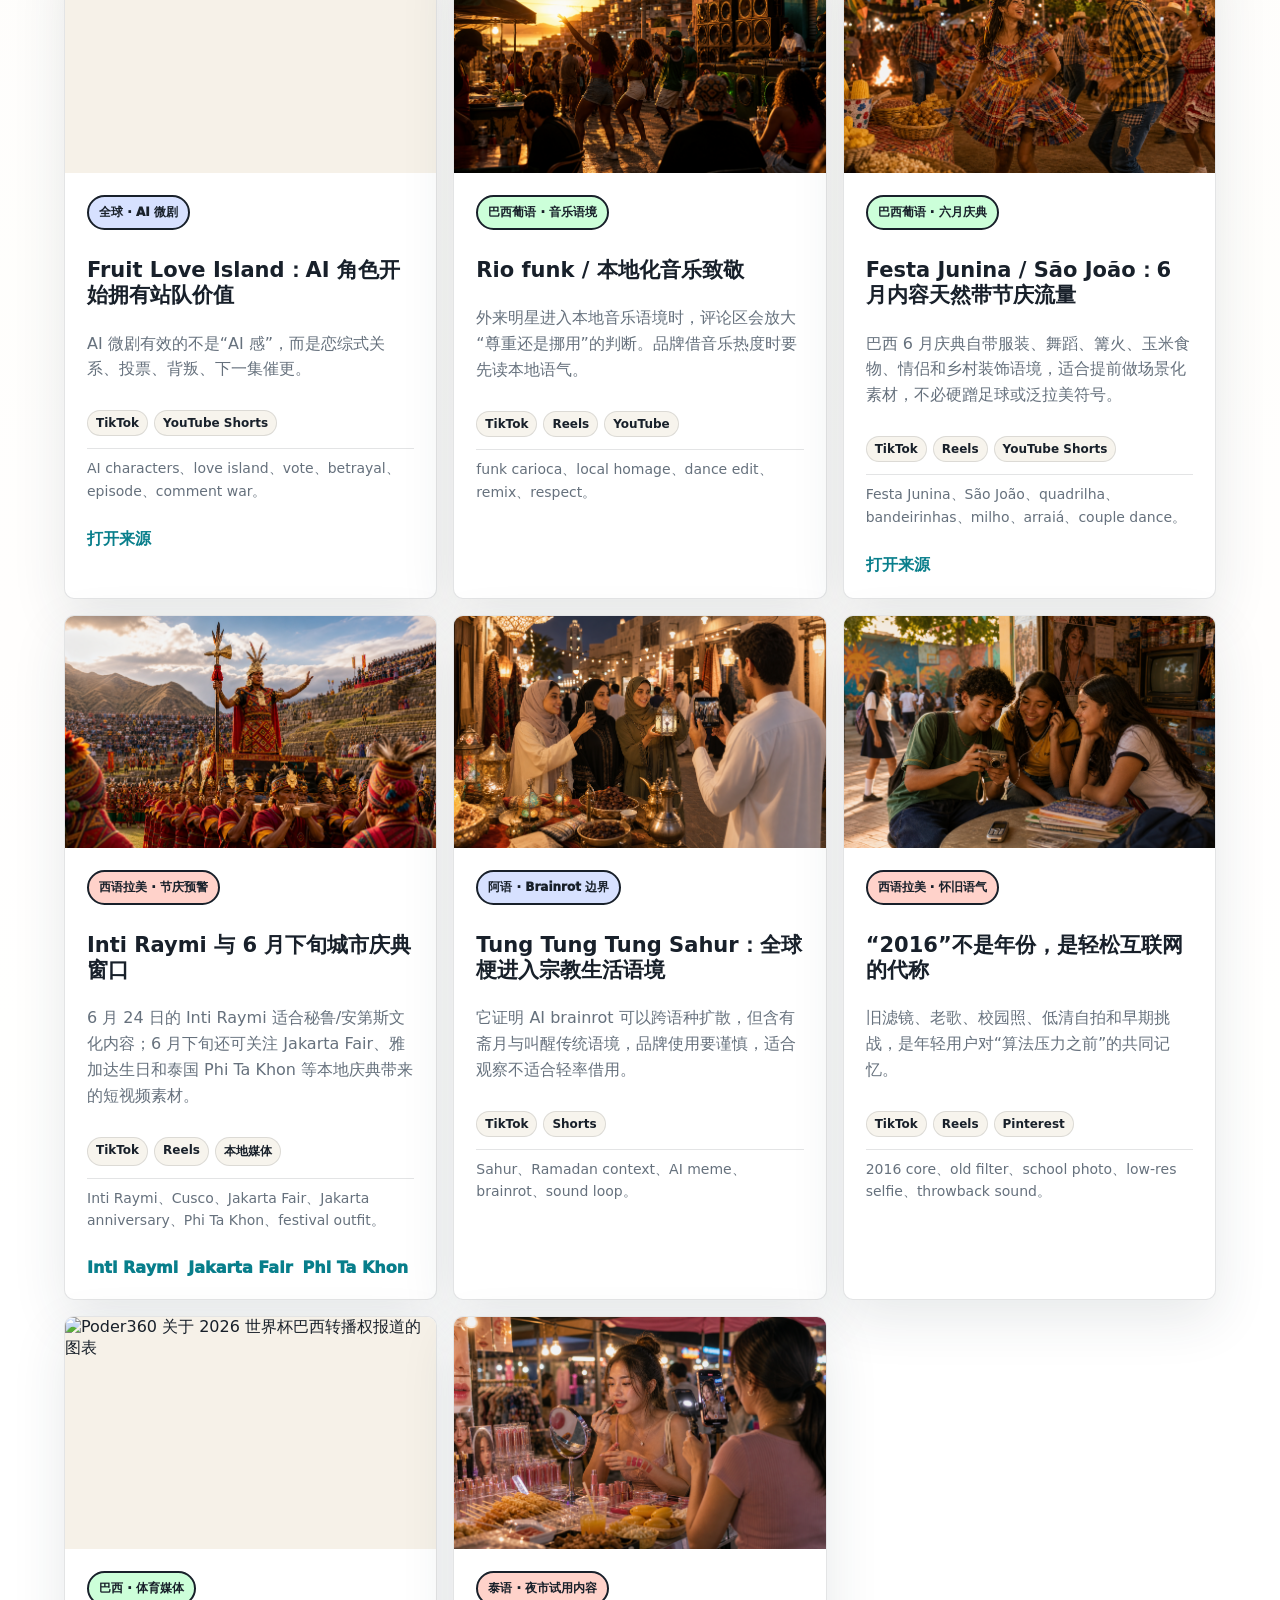
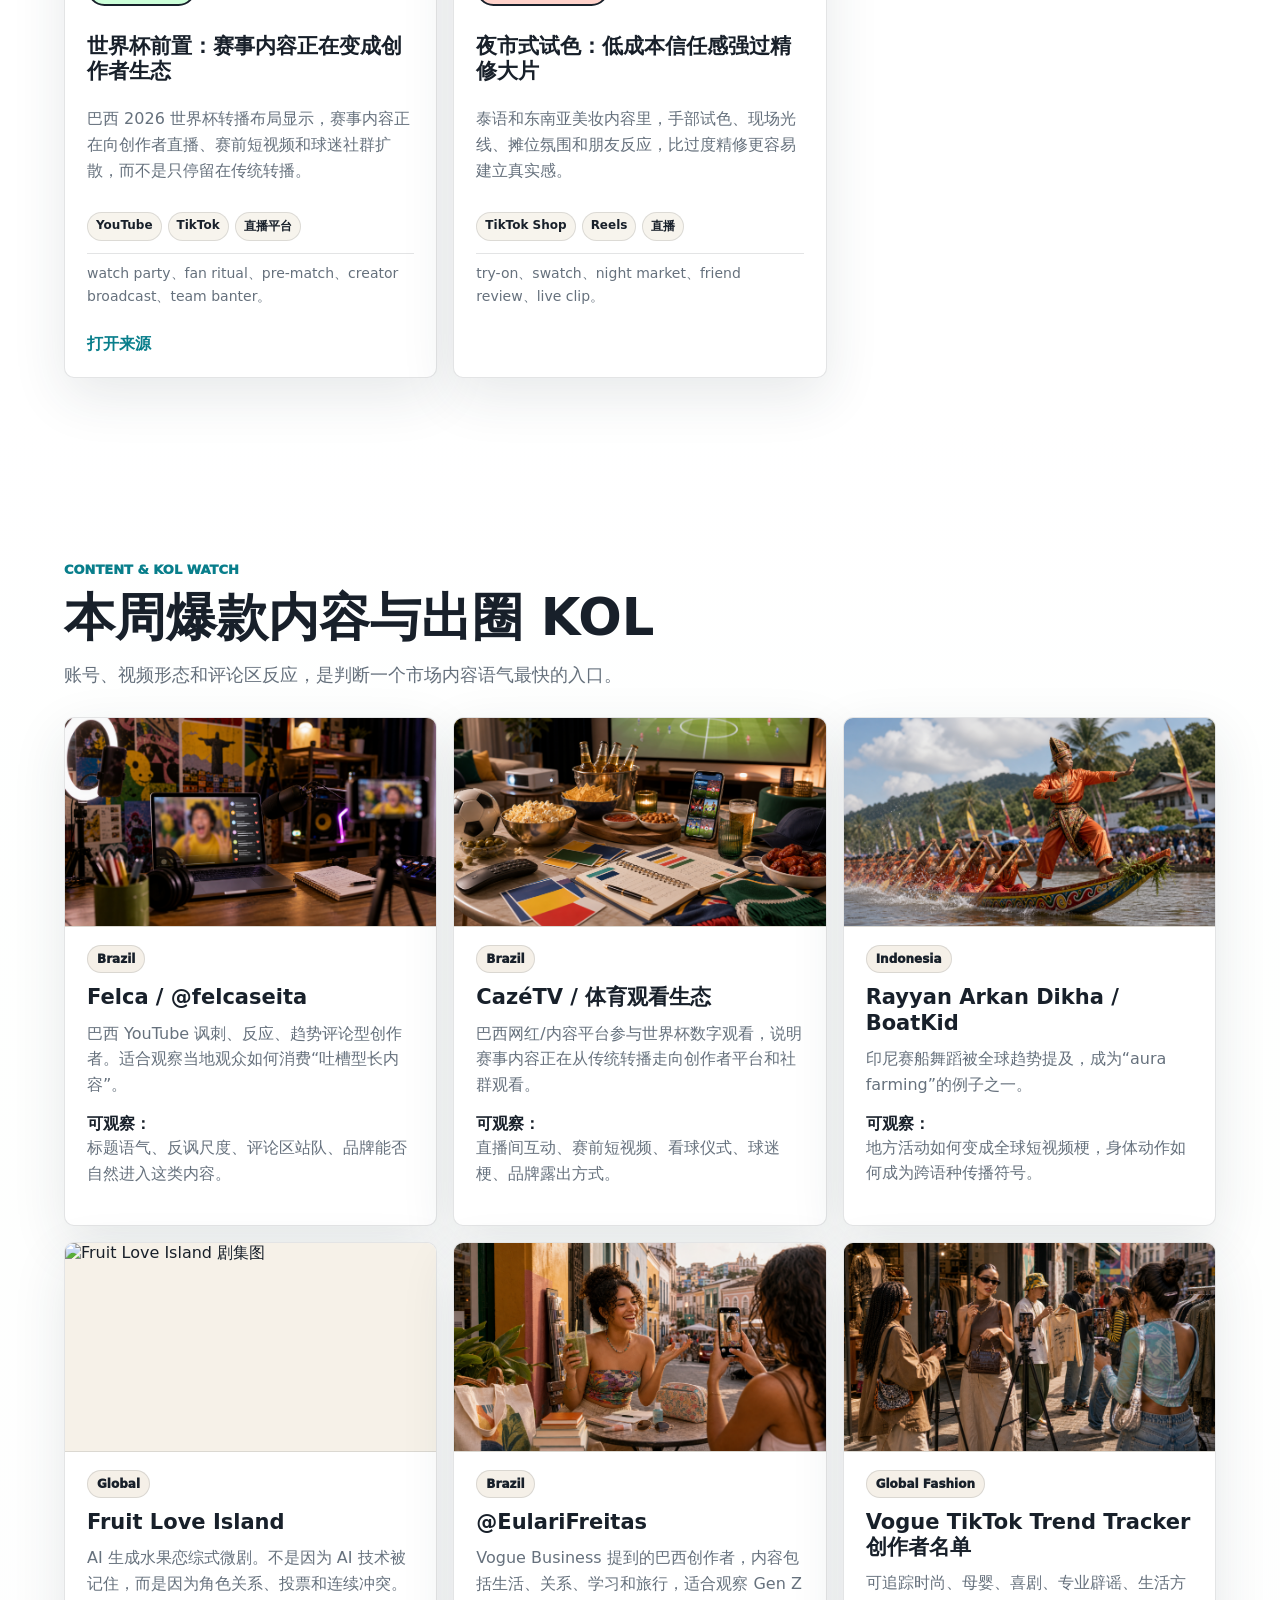
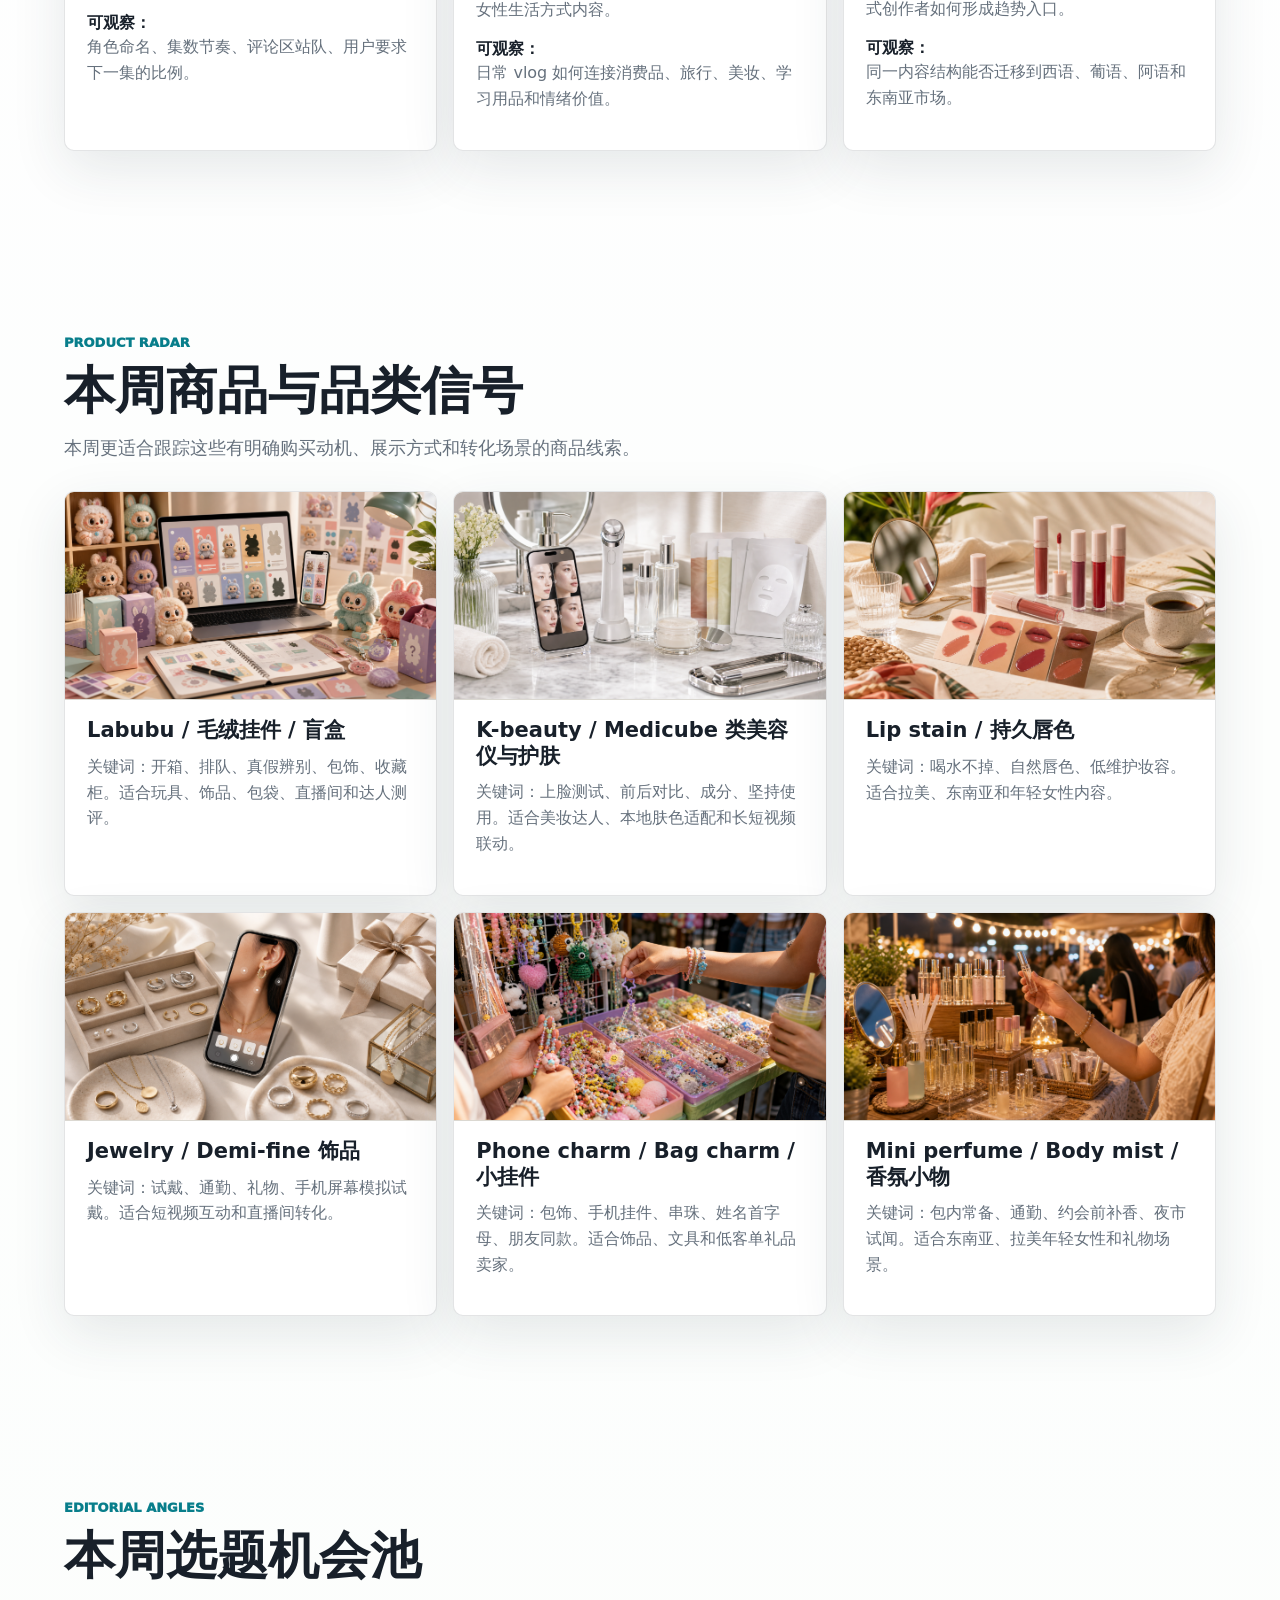
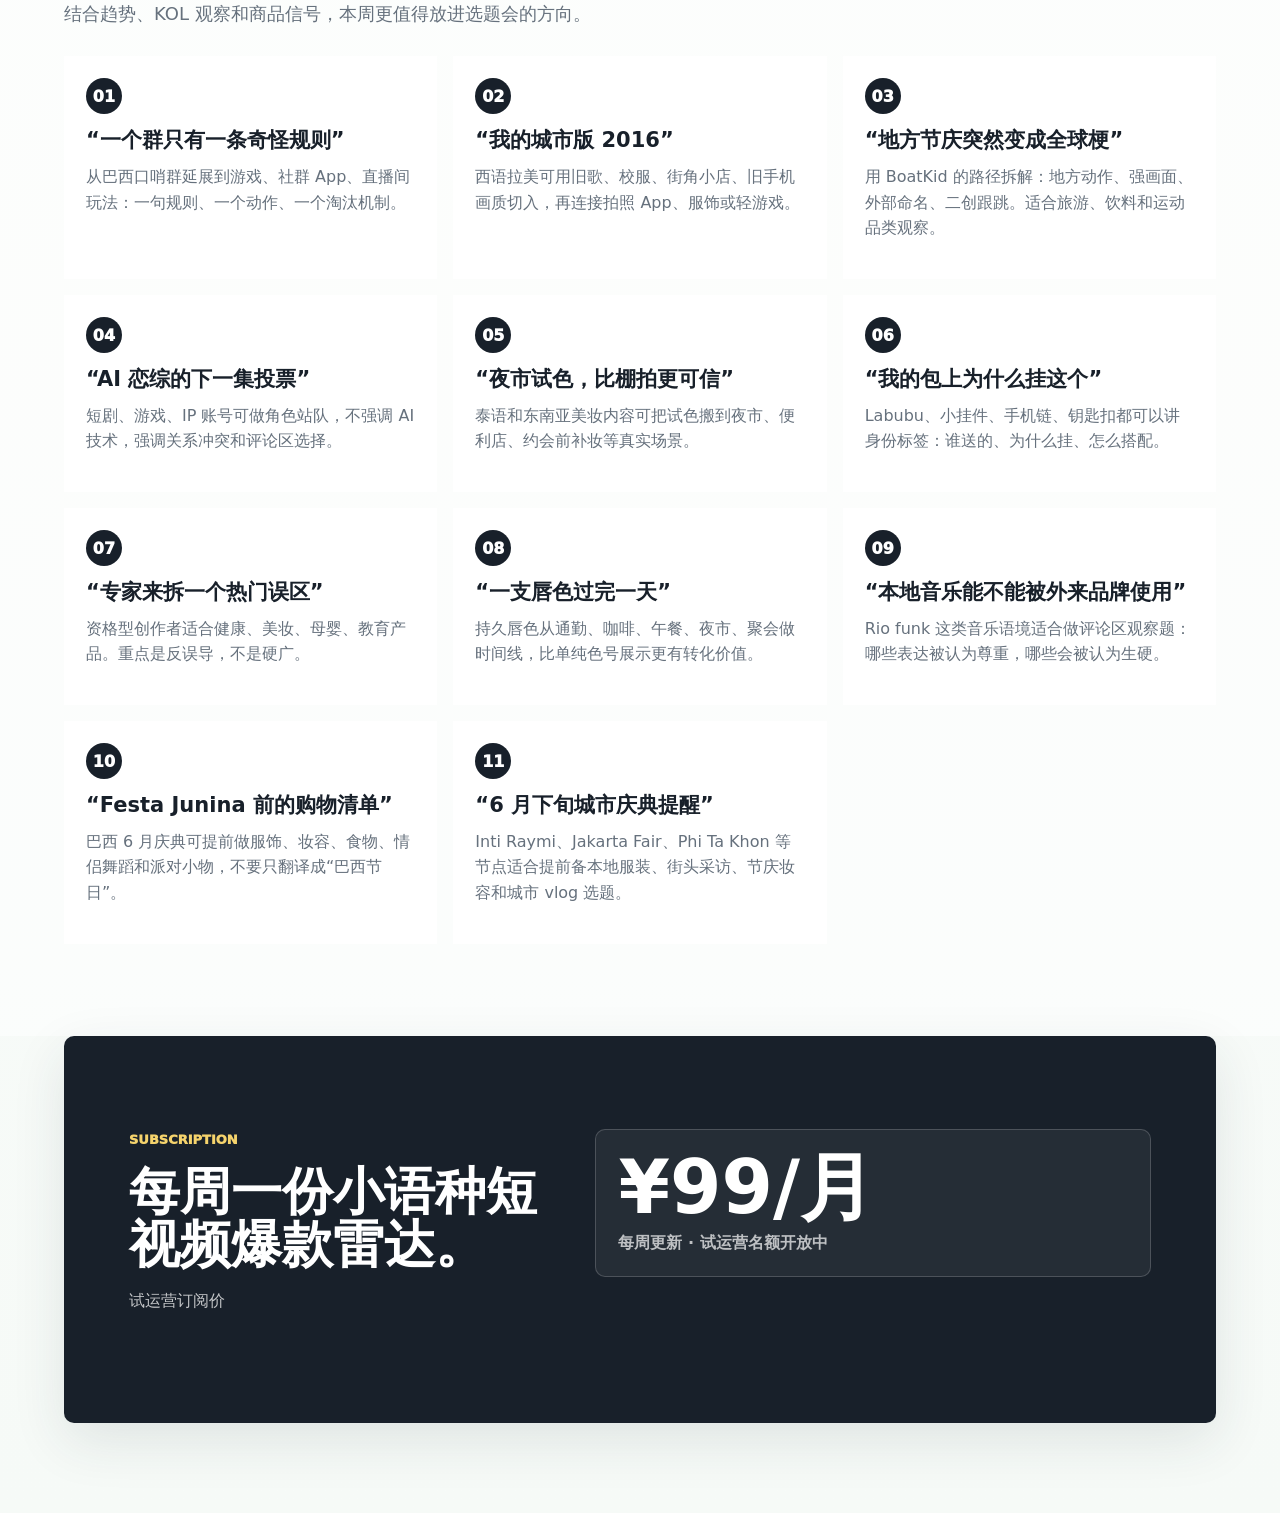
==== commit 5a28e691: "Add festival signals and fix mismatched visuals" ====
--- a/issue-001.html
+++ b/issue-001.html
@@ -37,7 +37,7 @@
         </div>
         <aside class="issue-note">
           <h3>本期看点</h3>
-          <p>巴西社群规则与 Rio funk、印尼 Pacu Jalur 出圈、AI 微剧角色站队、阿语 Sahur 梗、拉美怀旧语气。</p>
+          <p>巴西社群规则与 Festa Junina、印尼 Pacu Jalur 出圈、AI 微剧角色站队、阿语 Sahur 梗、拉美怀旧语气。</p>
           <h3>本期结构</h3>
           <p>趋势雷达、爆款内容与出圈 KOL、商品与品类信号、下周选题机会池。</p>
         </aside>
@@ -47,7 +47,7 @@
         <div class="section-heading">
           <p class="eyebrow">Trend Radar</p>
           <h2>本周趋势雷达</h2>
-          <p>把素材线索、平台热区、热词和市场语气合在一起看，避免一个热点被拆成多段重复出现。</p>
+          <p>本周追踪跨语种扩散、节庆节点、内容语气与平台热区，优先记录能进入选题会的真实信号。</p>
         </div>
         <div class="trend-card-grid">
           <article class="trend-card large">
@@ -55,10 +55,10 @@
             <div class="trend-copy">
               <span class="tag green">巴西葡语 · 社群规则</span>
               <h3>“只能口哨”的 WhatsApp 群：荒诞规则比规则本身更有传播力</h3>
-              <p>素材线索来自 The Guardian 对巴西口哨 WhatsApp 群的报道。真正值得记录的不是口哨，而是“低门槛动作 + 单一群规 + 群体评判”的内容结构。</p>
+              <p>公开报道显示，巴西出现只用口哨交流的 WhatsApp 群。真正值得记录的不是口哨，而是“低门槛动作 + 单一群规 + 群体评判”的内容结构。</p>
               <div class="trend-meta"><i>TikTok</i><i>WhatsApp</i><i>Instagram</i></div>
               <p class="keyword-line">关键词：群规、语音、投票、挑战、表情包、朋友互相拉人、荒诞社群。</p>
-              <a class="source-link" href="https://www.theguardian.com/world/2026/may/05/brazil-craze-whistling-only-whatsapp-groups">查看素材线索</a>
+              <a class="source-link" href="https://www.theguardian.com/world/2026/may/05/brazil-craze-whistling-only-whatsapp-groups">打开来源</a>
             </div>
           </article>
           <article class="trend-card">
@@ -79,7 +79,7 @@
               <p>AI 微剧有效的不是“AI 感”，而是恋综式关系、投票、背叛、下一集催更。</p>
               <div class="trend-meta"><i>TikTok</i><i>YouTube Shorts</i></div>
               <p class="keyword-line">AI characters、love island、vote、betrayal、episode、comment war。</p>
-              <a class="source-link" href="https://www.uniladtech.com/social-media/fruit-love-island-ai-tiktok-account-wiped-breaking-record-691171-20260325">查看素材线索</a>
+              <a class="source-link" href="https://www.uniladtech.com/social-media/fruit-love-island-ai-tiktok-account-wiped-breaking-record-691171-20260325">打开来源</a>
             </div>
           </article>
           <article class="trend-card">
@@ -93,6 +93,32 @@
             </div>
           </article>
           <article class="trend-card">
+            <img src="assets/brazil-festa-junina.png" alt="巴西 Festa Junina 和 São João 六月庆典氛围图">
+            <div class="trend-copy">
+              <span class="tag green">巴西葡语 · 六月庆典</span>
+              <h3>Festa Junina / São João：6 月内容天然带节庆流量</h3>
+              <p>巴西 6 月庆典自带服装、舞蹈、篝火、玉米食物、情侣和乡村装饰语境，适合提前做场景化素材，不必硬蹭足球或泛拉美符号。</p>
+              <div class="trend-meta"><i>TikTok</i><i>Reels</i><i>YouTube Shorts</i></div>
+              <p class="keyword-line">Festa Junina、São João、quadrilha、bandeirinhas、milho、arraiá、couple dance。</p>
+              <a class="source-link" href="https://en.wikipedia.org/wiki/Festa_Junina">打开来源</a>
+            </div>
+          </article>
+          <article class="trend-card">
+            <img src="assets/andean-inti-raymi.png" alt="安第斯 Inti Raymi 太阳节庆典氛围图">
+            <div class="trend-copy">
+              <span class="tag coral">西语拉美 · 节庆预警</span>
+              <h3>Inti Raymi 与 6 月下旬城市庆典窗口</h3>
+              <p>6 月 24 日的 Inti Raymi 适合秘鲁/安第斯文化内容；6 月下旬还可关注 Jakarta Fair、雅加达生日和泰国 Phi Ta Khon 等本地庆典带来的短视频素材。</p>
+              <div class="trend-meta"><i>TikTok</i><i>Reels</i><i>本地媒体</i></div>
+              <p class="keyword-line">Inti Raymi、Cusco、Jakarta Fair、Jakarta anniversary、Phi Ta Khon、festival outfit。</p>
+              <div class="source-row">
+                <a class="source-link" href="https://en.wikipedia.org/wiki/Inti_Raymi">Inti Raymi</a>
+                <a class="source-link" href="https://www.jakartafair.co.id/">Jakarta Fair</a>
+                <a class="source-link" href="https://www.tourismthailand.org/">Phi Ta Khon</a>
+              </div>
+            </div>
+          </article>
+          <article class="trend-card">
             <img src="assets/gulf-ramadan-market.png" alt="阿语海湾 Sahur 与夜市内容氛围图">
             <div class="trend-copy">
               <span class="tag blue">阿语 · Brainrot 边界</span>
@@ -117,10 +143,10 @@
             <div class="trend-copy">
               <span class="tag green">巴西 · 体育媒体</span>
               <h3>世界杯前置：赛事内容正在变成创作者生态</h3>
-              <p>素材线索来自 Poder360 对巴西 2026 世界杯转播布局的报道。值得追踪的是创作者直播、赛前短视频和球迷社群，而不是单纯比分内容。</p>
+              <p>巴西 2026 世界杯转播布局显示，赛事内容正在向创作者直播、赛前短视频和球迷社群扩散，而不是只停留在传统转播。</p>
               <div class="trend-meta"><i>YouTube</i><i>TikTok</i><i>直播平台</i></div>
               <p class="keyword-line">watch party、fan ritual、pre-match、creator broadcast、team banter。</p>
-              <a class="source-link" href="https://www.poder360.com.br/poder-sportsmkt/duas-emissoras-de-tv-aberta-transmitirao-a-copa-do-mundo-de-2026/">查看素材线索</a>
+              <a class="source-link" href="https://www.poder360.com.br/poder-sportsmkt/duas-emissoras-de-tv-aberta-transmitirao-a-copa-do-mundo-de-2026/">打开来源</a>
             </div>
           </article>
           <article class="trend-card">
@@ -140,11 +166,11 @@
         <div class="section-heading">
           <p class="eyebrow">Content & KOL Watch</p>
           <h2>本周爆款内容与出圈 KOL</h2>
-          <p>这一块只记录账号、内容形态和评论区观察点，不再承载商品或泛趋势判断。</p>
+          <p>账号、视频形态和评论区反应，是判断一个市场内容语气最快的入口。</p>
         </div>
         <div class="watchlist-grid">
           <article>
-            <img src="assets/brazil-creator-trend.png" alt="巴西长内容和反应视频观察氛围图">
+            <img src="assets/brazil-reaction-creator.png" alt="巴西反应和讽刺长视频创作者氛围图">
             <span>Brazil</span>
             <h3>Felca / @felcaseita</h3>
             <p>巴西 YouTube 讽刺、反应、趋势评论型创作者。适合观察当地观众如何消费“吐槽型长内容”。</p>
@@ -160,7 +186,7 @@
             <p>直播间互动、赛前短视频、看球仪式、球迷梗、品牌露出方式。</p>
           </article>
           <article>
-            <img src="assets/market-indonesia.png" alt="BoatKid 印尼短视频观察氛围图">
+            <img src="assets/indonesia-boatkid-watch.png" alt="印尼 Pacu Jalur 赛船舞蹈观察图">
             <span>Indonesia</span>
             <h3>Rayyan Arkan Dikha / BoatKid</h3>
             <p>印尼赛船舞蹈被全球趋势提及，成为“aura farming”的例子之一。</p>
@@ -176,7 +202,7 @@
             <p>角色命名、集数节奏、评论区站队、用户要求下一集的比例。</p>
           </article>
           <article>
-            <img src="assets/market-latam.png" alt="巴西生活方式创作者观察氛围图">
+            <img src="assets/brazil-lifestyle-vlog.png" alt="巴西 Gen Z 生活方式 vlog 创作者氛围图">
             <span>Brazil</span>
             <h3>@EulariFreitas</h3>
             <p>Vogue Business 提到的巴西创作者，内容包括生活、关系、学习和旅行，适合观察 Gen Z 女性生活方式内容。</p>
@@ -184,7 +210,7 @@
             <p>日常 vlog 如何连接消费品、旅行、美妆、学习用品和情绪价值。</p>
           </article>
           <article>
-            <img src="assets/gulf-latam-market.png" alt="全球时尚和生活方式创作者观察氛围图">
+            <img src="assets/global-streetstyle-creators.png" alt="全球街拍和时尚创作者观察图">
             <span>Global Fashion</span>
             <h3>Vogue TikTok Trend Tracker 创作者名单</h3>
             <p>可追踪时尚、母婴、喜剧、专业辟谣、生活方式创作者如何形成趋势入口。</p>
@@ -198,7 +224,7 @@
         <div class="section-heading">
           <p class="eyebrow">Product Radar</p>
           <h2>本周商品与品类信号</h2>
-          <p>只看商业上的单品、品牌、爆品和转化入口，避免和趋势雷达重复。</p>
+          <p>本周更适合跟踪这些有明确购买动机、展示方式和转化场景的商品线索。</p>
         </div>
         <div class="product-radar-grid">
           <article>
@@ -250,14 +276,15 @@
           <article><span>07</span><h3>“专家来拆一个热门误区”</h3><p>资格型创作者适合健康、美妆、母婴、教育产品。重点是反误导，不是硬广。</p></article>
           <article><span>08</span><h3>“一支唇色过完一天”</h3><p>持久唇色从通勤、咖啡、午餐、夜市、聚会做时间线，比单纯色号展示更有转化价值。</p></article>
           <article><span>09</span><h3>“本地音乐能不能被外来品牌使用”</h3><p>Rio funk 这类音乐语境适合做评论区观察题：哪些表达被认为尊重，哪些会被认为生硬。</p></article>
-          <article><span>10</span><h3>“礼物小物的开箱理由”</h3><p>饰品、香氛、手机挂件可以围绕朋友同款、生日、约会前、通勤包内常备做多市场轻剧情。</p></article>
+          <article><span>10</span><h3>“Festa Junina 前的购物清单”</h3><p>巴西 6 月庆典可提前做服饰、妆容、食物、情侣舞蹈和派对小物，不要只翻译成“巴西节日”。</p></article>
+          <article><span>11</span><h3>“6 月下旬城市庆典提醒”</h3><p>Inti Raymi、Jakarta Fair、Phi Ta Khon 等节点适合提前备本地服装、街头采访、节庆妆容和城市 vlog 选题。</p></article>
         </div>
       </section>
 
       <section class="section subscribe-panel" id="subscribe">
         <div>
           <p class="eyebrow">Subscription</p>
-          <h2>每周一份小语种短视频爆款洞察。</h2>
+          <h2>每周一份小语种短视频爆款雷达。</h2>
           <p>试运营订阅价</p>
         </div>
         <div class="price-block">
--- a/styles.css
+++ b/styles.css
@@ -916,6 +916,12 @@
   justify-self: start;
   color: var(--teal);
   font-weight: 1000;
+}
+
+.source-row {
+  display: flex;
+  flex-wrap: wrap;
+  gap: 10px;
 }
 
 .watch-grid {
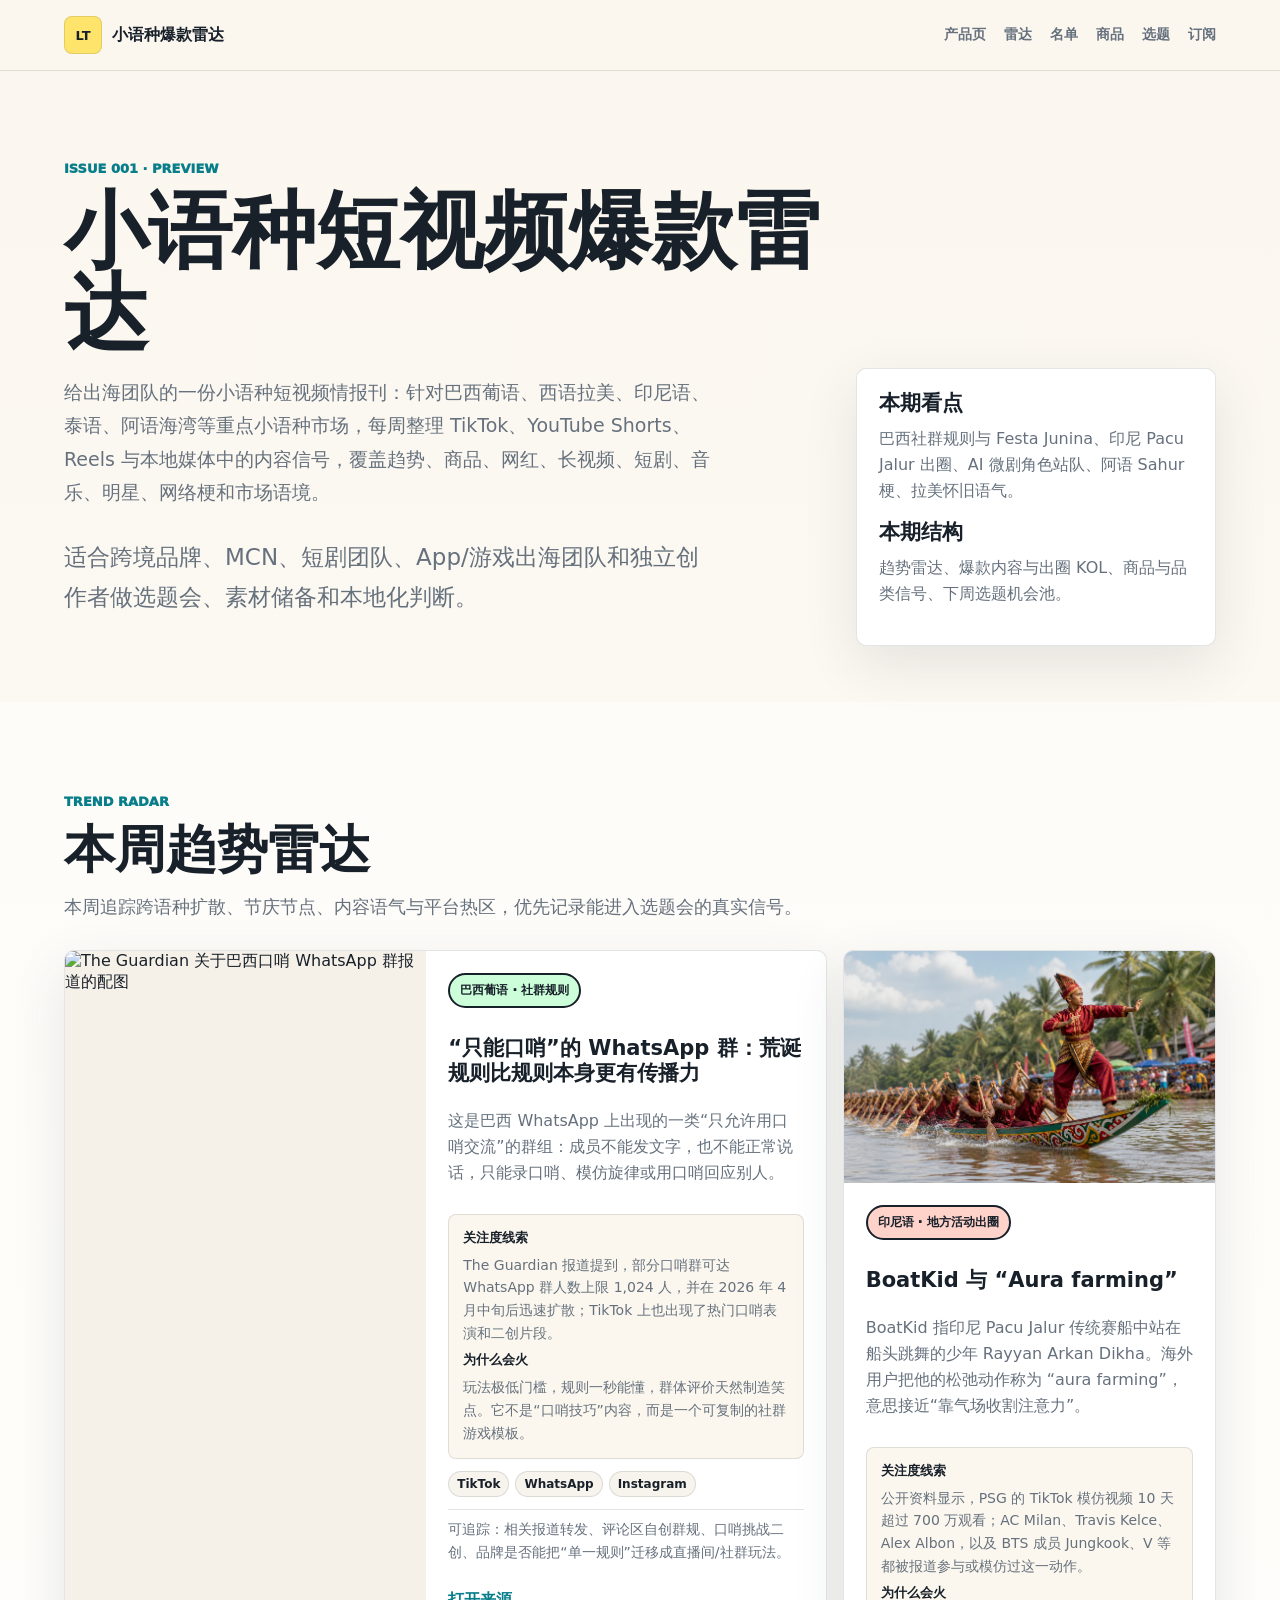
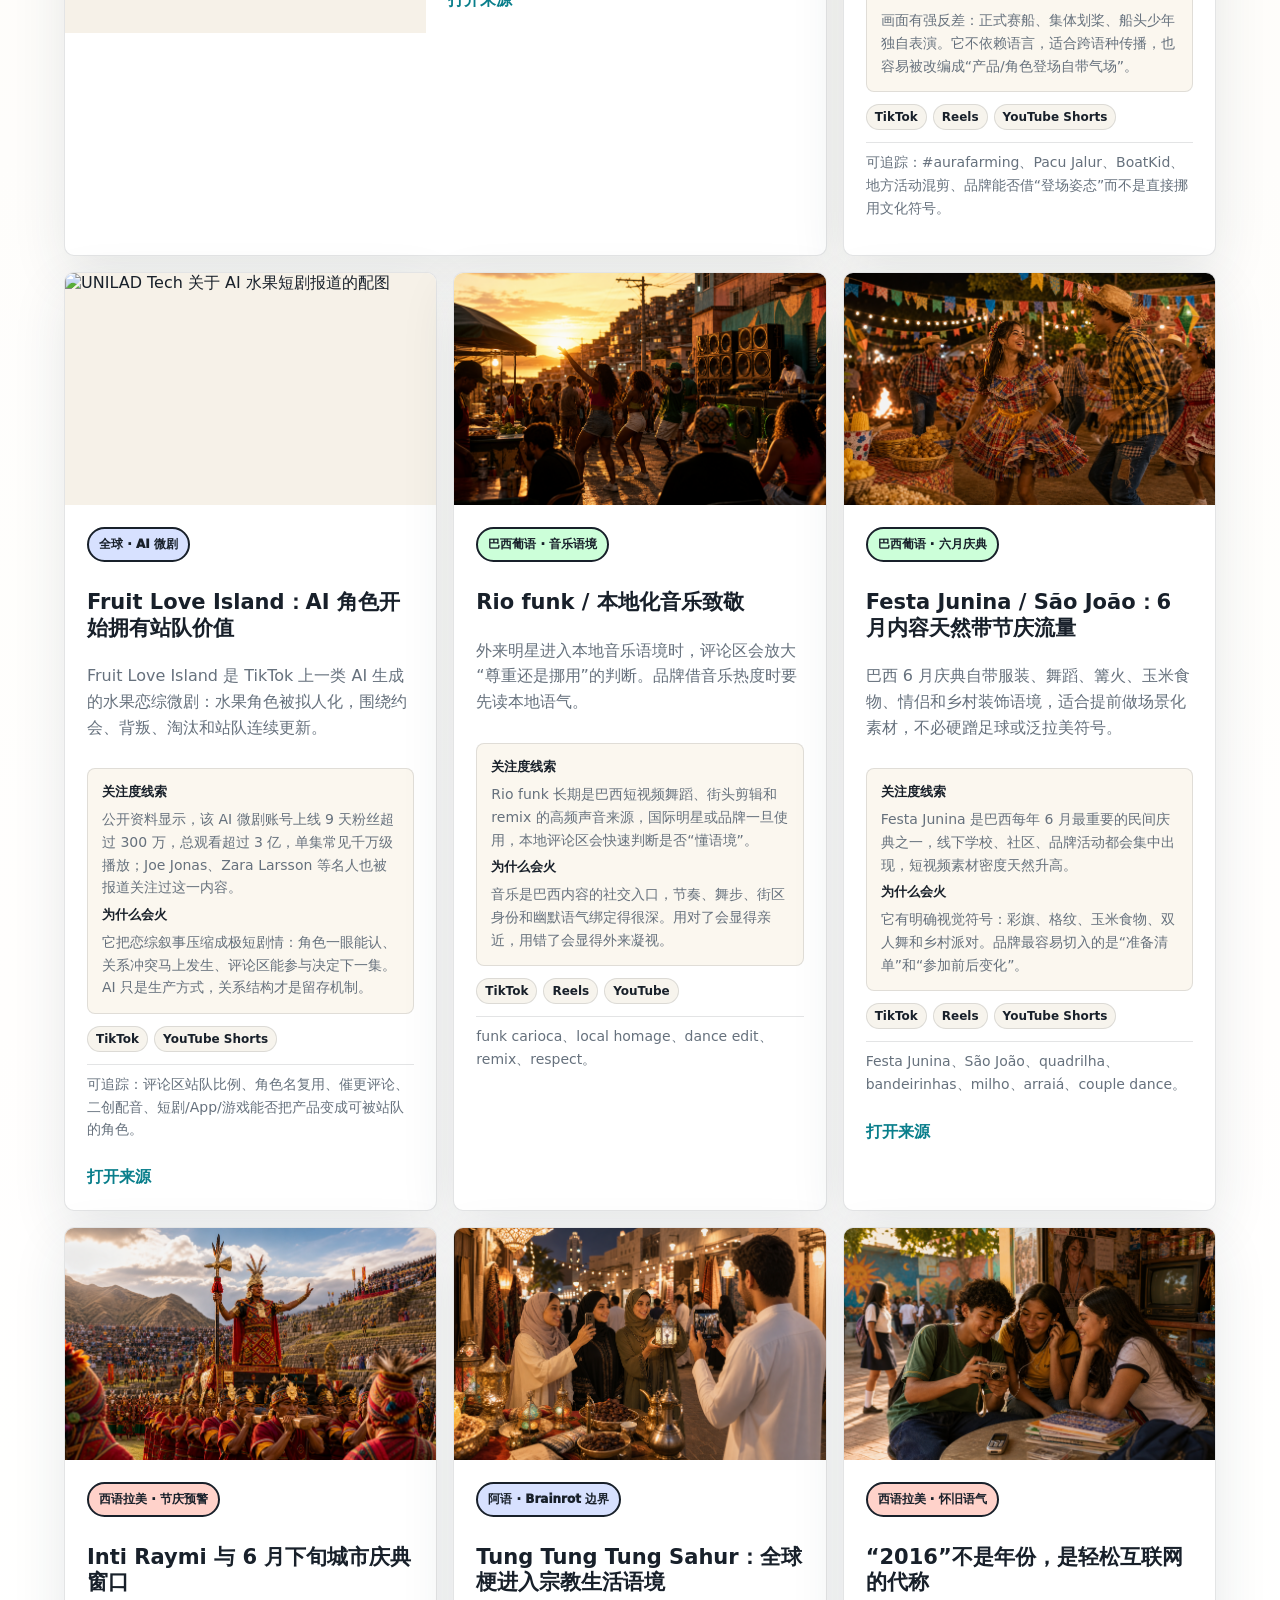
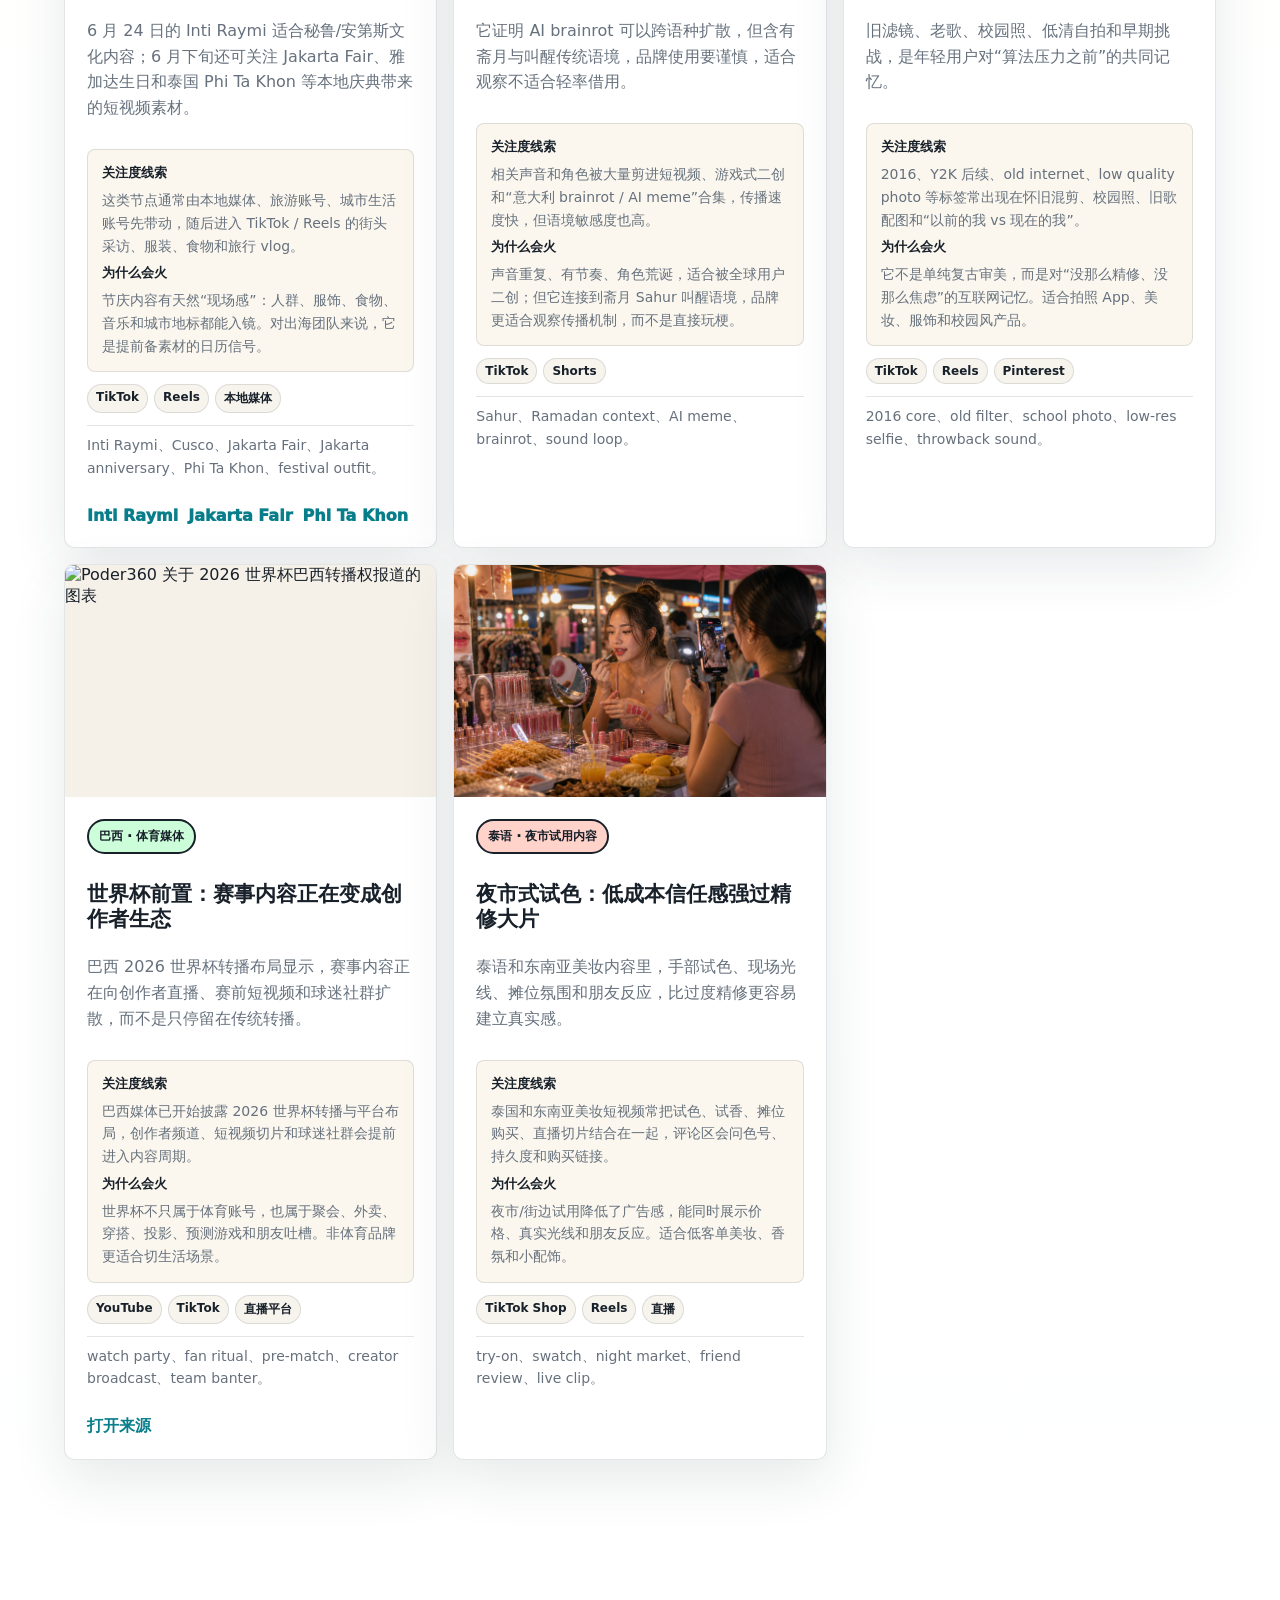
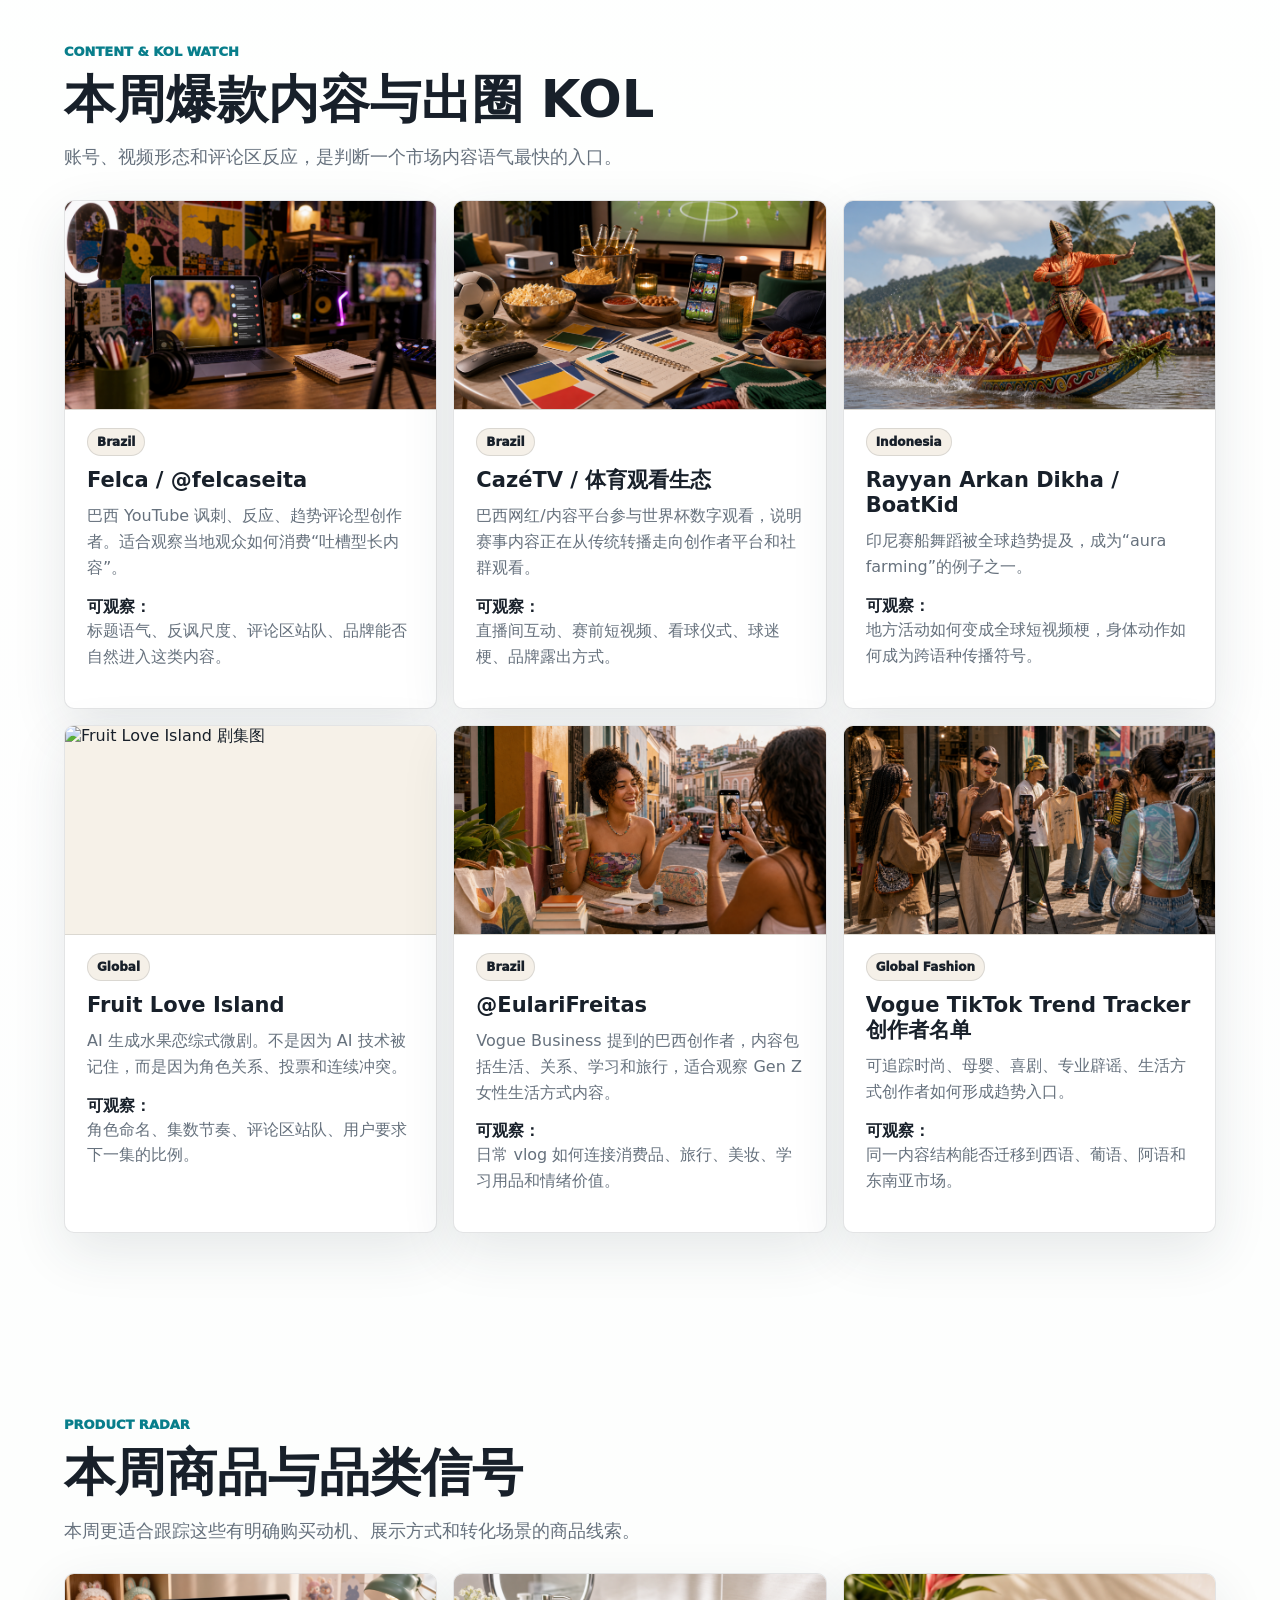
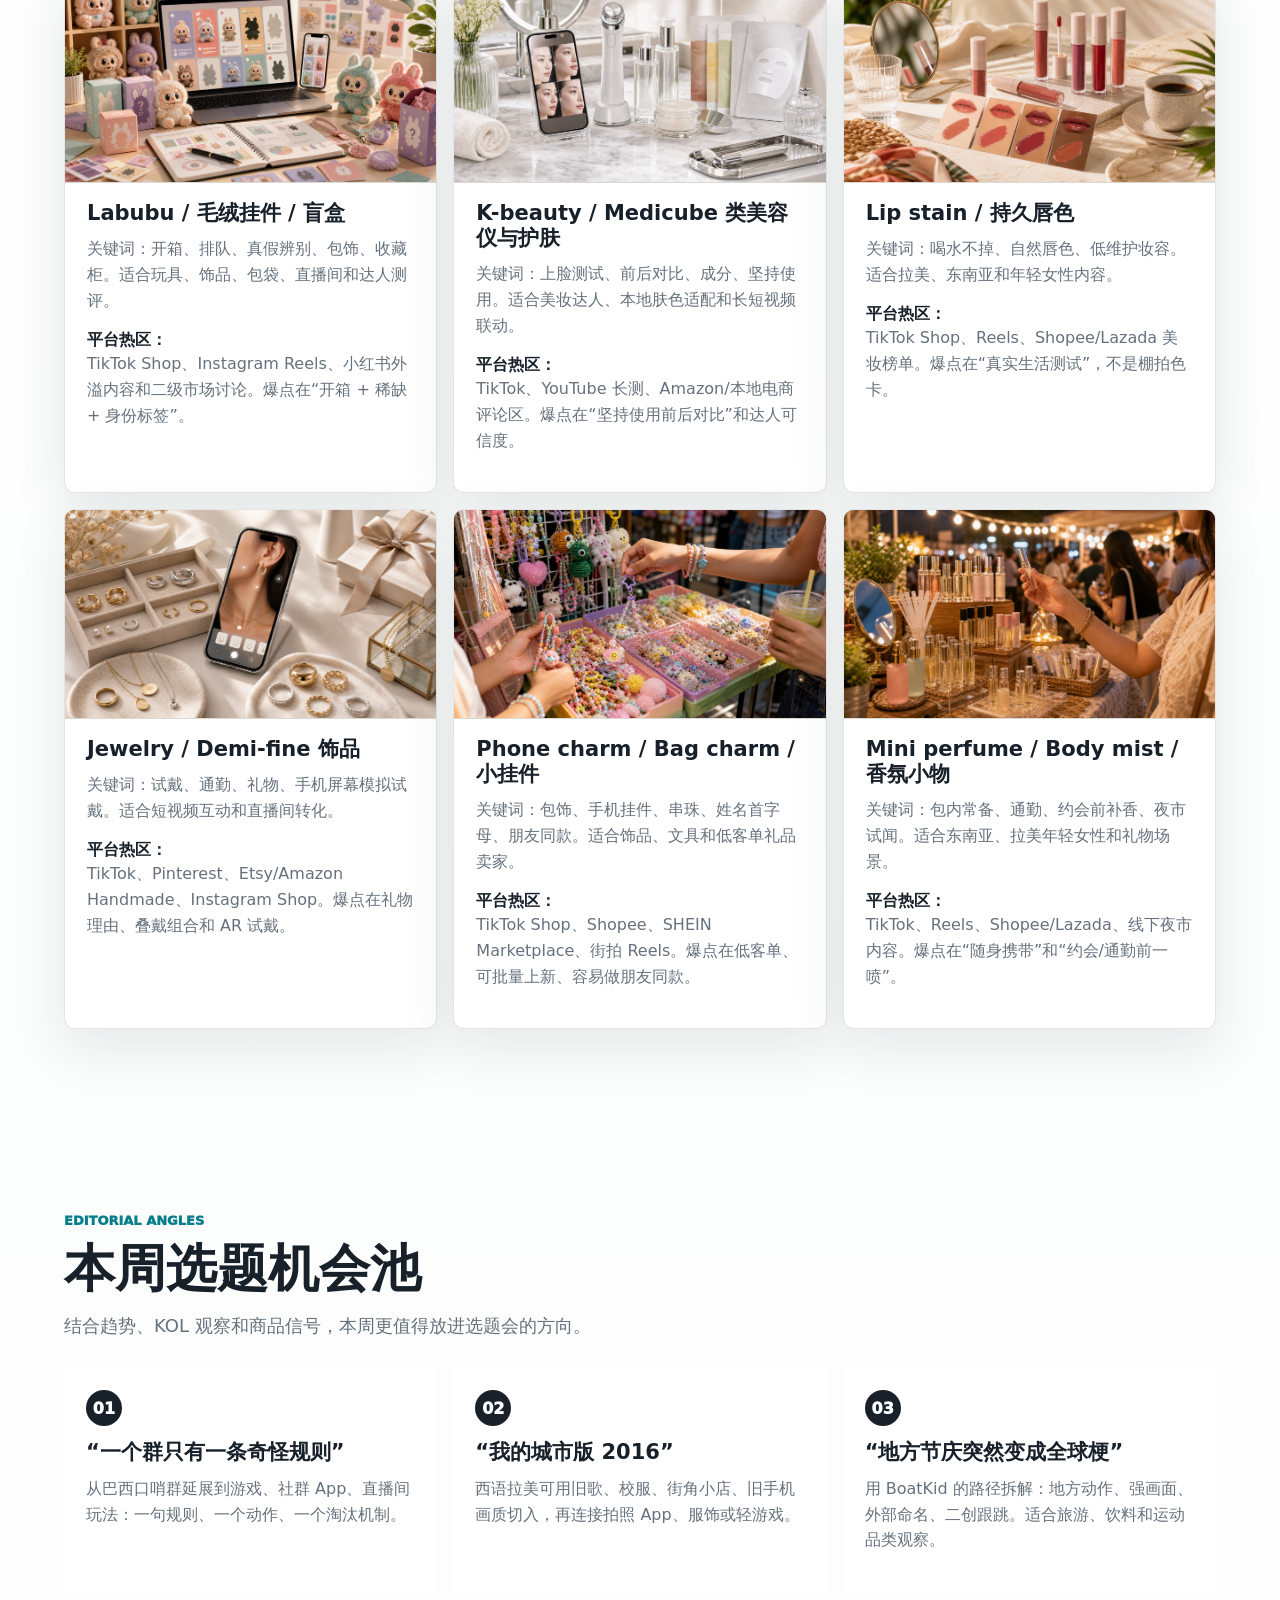
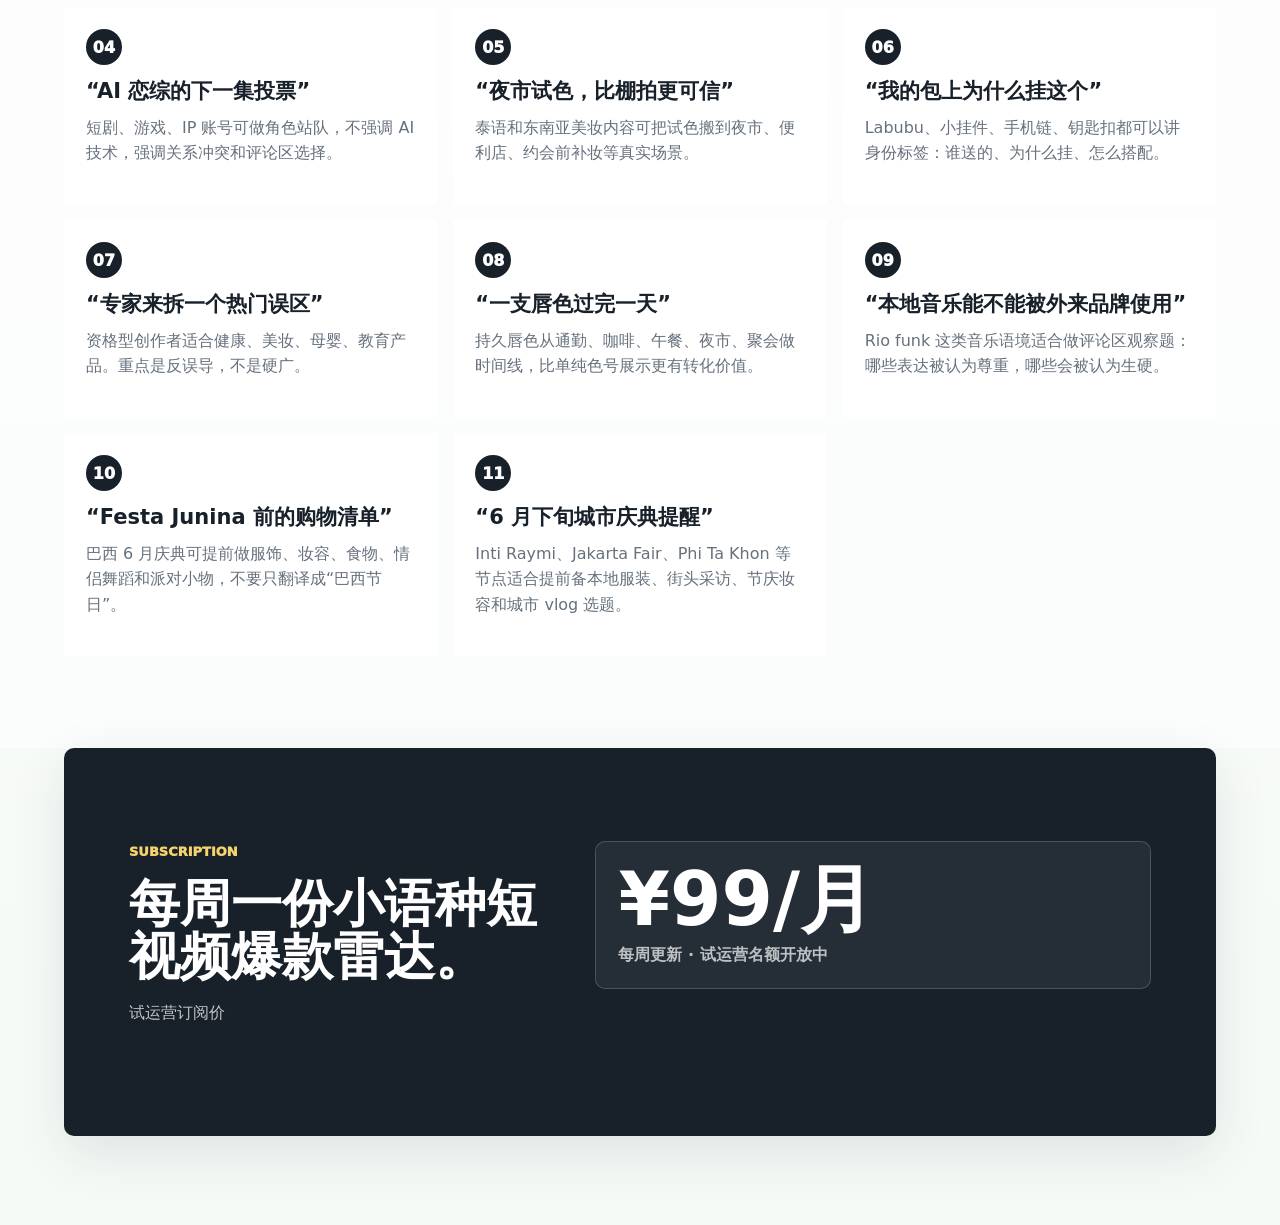
==== commit bac6633f: "Deepen trend analysis and fix mobile cards" ====
--- a/issue-001.html
+++ b/issue-001.html
@@ -55,9 +55,15 @@
             <div class="trend-copy">
               <span class="tag green">巴西葡语 · 社群规则</span>
               <h3>“只能口哨”的 WhatsApp 群：荒诞规则比规则本身更有传播力</h3>
-              <p>公开报道显示，巴西出现只用口哨交流的 WhatsApp 群。真正值得记录的不是口哨，而是“低门槛动作 + 单一群规 + 群体评判”的内容结构。</p>
+              <p>这是巴西 WhatsApp 上出现的一类“只允许用口哨交流”的群组：成员不能发文字，也不能正常说话，只能录口哨、模仿旋律或用口哨回应别人。</p>
+              <div class="trend-points">
+                <b>关注度线索</b>
+                <p>The Guardian 报道提到，部分口哨群可达 WhatsApp 群人数上限 1,024 人，并在 2026 年 4 月中旬后迅速扩散；TikTok 上也出现了热门口哨表演和二创片段。</p>
+                <b>为什么会火</b>
+                <p>玩法极低门槛，规则一秒能懂，群体评价天然制造笑点。它不是“口哨技巧”内容，而是一个可复制的社群游戏模板。</p>
+              </div>
               <div class="trend-meta"><i>TikTok</i><i>WhatsApp</i><i>Instagram</i></div>
-              <p class="keyword-line">关键词：群规、语音、投票、挑战、表情包、朋友互相拉人、荒诞社群。</p>
+              <p class="keyword-line">可追踪：相关报道转发、评论区自创群规、口哨挑战二创、品牌是否能把“单一规则”迁移成直播间/社群玩法。</p>
               <a class="source-link" href="https://www.theguardian.com/world/2026/may/05/brazil-craze-whistling-only-whatsapp-groups">打开来源</a>
             </div>
           </article>
@@ -66,9 +72,15 @@
             <div class="trend-copy">
               <span class="tag coral">印尼语 · 地方活动出圈</span>
               <h3>BoatKid 与 “Aura farming”</h3>
-              <p>地方节庆里的身体动作被全球用户重新命名，传播点是“气场”“松弛”“不解释也能看懂”。</p>
+              <p>BoatKid 指印尼 Pacu Jalur 传统赛船中站在船头跳舞的少年 Rayyan Arkan Dikha。海外用户把他的松弛动作称为 “aura farming”，意思接近“靠气场收割注意力”。</p>
+              <div class="trend-points">
+                <b>关注度线索</b>
+                <p>公开资料显示，PSG 的 TikTok 模仿视频 10 天超过 700 万观看；AC Milan、Travis Kelce、Alex Albon，以及 BTS 成员 Jungkook、V 等都被报道参与或模仿过这一动作。</p>
+                <b>为什么会火</b>
+                <p>画面有强反差：正式赛船、集体划桨、船头少年独自表演。它不依赖语言，适合跨语种传播，也容易被改编成“产品/角色登场自带气场”。</p>
+              </div>
               <div class="trend-meta"><i>TikTok</i><i>Reels</i><i>YouTube Shorts</i></div>
-              <p class="keyword-line">Pacu Jalur、aura farming、dance pose、local festival、unexpected icon。</p>
+              <p class="keyword-line">可追踪：#aurafarming、Pacu Jalur、BoatKid、地方活动混剪、品牌能否借“登场姿态”而不是直接挪用文化符号。</p>
             </div>
           </article>
           <article class="trend-card">
@@ -76,9 +88,15 @@
             <div class="trend-copy">
               <span class="tag blue">全球 · AI 微剧</span>
               <h3>Fruit Love Island：AI 角色开始拥有站队价值</h3>
-              <p>AI 微剧有效的不是“AI 感”，而是恋综式关系、投票、背叛、下一集催更。</p>
+              <p>Fruit Love Island 是 TikTok 上一类 AI 生成的水果恋综微剧：水果角色被拟人化，围绕约会、背叛、淘汰和站队连续更新。</p>
+              <div class="trend-points">
+                <b>关注度线索</b>
+                <p>公开资料显示，该 AI 微剧账号上线 9 天粉丝超过 300 万，总观看超过 3 亿，单集常见千万级播放；Joe Jonas、Zara Larsson 等名人也被报道关注过这一内容。</p>
+                <b>为什么会火</b>
+                <p>它把恋综叙事压缩成极短剧情：角色一眼能认、关系冲突马上发生、评论区能参与决定下一集。AI 只是生产方式，关系结构才是留存机制。</p>
+              </div>
               <div class="trend-meta"><i>TikTok</i><i>YouTube Shorts</i></div>
-              <p class="keyword-line">AI characters、love island、vote、betrayal、episode、comment war。</p>
+              <p class="keyword-line">可追踪：评论区站队比例、角色名复用、催更评论、二创配音、短剧/App/游戏能否把产品变成可被站队的角色。</p>
               <a class="source-link" href="https://www.uniladtech.com/social-media/fruit-love-island-ai-tiktok-account-wiped-breaking-record-691171-20260325">打开来源</a>
             </div>
           </article>
@@ -88,6 +106,12 @@
               <span class="tag green">巴西葡语 · 音乐语境</span>
               <h3>Rio funk / 本地化音乐致敬</h3>
               <p>外来明星进入本地音乐语境时，评论区会放大“尊重还是挪用”的判断。品牌借音乐热度时要先读本地语气。</p>
+              <div class="trend-points">
+                <b>关注度线索</b>
+                <p>Rio funk 长期是巴西短视频舞蹈、街头剪辑和 remix 的高频声音来源，国际明星或品牌一旦使用，本地评论区会快速判断是否“懂语境”。</p>
+                <b>为什么会火</b>
+                <p>音乐是巴西内容的社交入口，节奏、舞步、街区身份和幽默语气绑定得很深。用对了会显得亲近，用错了会显得外来凝视。</p>
+              </div>
               <div class="trend-meta"><i>TikTok</i><i>Reels</i><i>YouTube</i></div>
               <p class="keyword-line">funk carioca、local homage、dance edit、remix、respect。</p>
             </div>
@@ -98,6 +122,12 @@
               <span class="tag green">巴西葡语 · 六月庆典</span>
               <h3>Festa Junina / São João：6 月内容天然带节庆流量</h3>
               <p>巴西 6 月庆典自带服装、舞蹈、篝火、玉米食物、情侣和乡村装饰语境，适合提前做场景化素材，不必硬蹭足球或泛拉美符号。</p>
+              <div class="trend-points">
+                <b>关注度线索</b>
+                <p>Festa Junina 是巴西每年 6 月最重要的民间庆典之一，线下学校、社区、品牌活动都会集中出现，短视频素材密度天然升高。</p>
+                <b>为什么会火</b>
+                <p>它有明确视觉符号：彩旗、格纹、玉米食物、双人舞和乡村派对。品牌最容易切入的是“准备清单”和“参加前后变化”。</p>
+              </div>
               <div class="trend-meta"><i>TikTok</i><i>Reels</i><i>YouTube Shorts</i></div>
               <p class="keyword-line">Festa Junina、São João、quadrilha、bandeirinhas、milho、arraiá、couple dance。</p>
               <a class="source-link" href="https://en.wikipedia.org/wiki/Festa_Junina">打开来源</a>
@@ -109,6 +139,12 @@
               <span class="tag coral">西语拉美 · 节庆预警</span>
               <h3>Inti Raymi 与 6 月下旬城市庆典窗口</h3>
               <p>6 月 24 日的 Inti Raymi 适合秘鲁/安第斯文化内容；6 月下旬还可关注 Jakarta Fair、雅加达生日和泰国 Phi Ta Khon 等本地庆典带来的短视频素材。</p>
+              <div class="trend-points">
+                <b>关注度线索</b>
+                <p>这类节点通常由本地媒体、旅游账号、城市生活账号先带动，随后进入 TikTok / Reels 的街头采访、服装、食物和旅行 vlog。</p>
+                <b>为什么会火</b>
+                <p>节庆内容有天然“现场感”：人群、服饰、食物、音乐和城市地标都能入镜。对出海团队来说，它是提前备素材的日历信号。</p>
+              </div>
               <div class="trend-meta"><i>TikTok</i><i>Reels</i><i>本地媒体</i></div>
               <p class="keyword-line">Inti Raymi、Cusco、Jakarta Fair、Jakarta anniversary、Phi Ta Khon、festival outfit。</p>
               <div class="source-row">
@@ -124,6 +160,12 @@
               <span class="tag blue">阿语 · Brainrot 边界</span>
               <h3>Tung Tung Tung Sahur：全球梗进入宗教生活语境</h3>
               <p>它证明 AI brainrot 可以跨语种扩散，但含有斋月与叫醒传统语境，品牌使用要谨慎，适合观察不适合轻率借用。</p>
+              <div class="trend-points">
+                <b>关注度线索</b>
+                <p>相关声音和角色被大量剪进短视频、游戏式二创和“意大利 brainrot / AI meme”合集，传播速度快，但语境敏感度也高。</p>
+                <b>为什么会火</b>
+                <p>声音重复、有节奏、角色荒诞，适合被全球用户二创；但它连接到斋月 Sahur 叫醒语境，品牌更适合观察传播机制，而不是直接玩梗。</p>
+              </div>
               <div class="trend-meta"><i>TikTok</i><i>Shorts</i></div>
               <p class="keyword-line">Sahur、Ramadan context、AI meme、brainrot、sound loop。</p>
             </div>
@@ -134,6 +176,12 @@
               <span class="tag coral">西语拉美 · 怀旧语气</span>
               <h3>“2016”不是年份，是轻松互联网的代称</h3>
               <p>旧滤镜、老歌、校园照、低清自拍和早期挑战，是年轻用户对“算法压力之前”的共同记忆。</p>
+              <div class="trend-points">
+                <b>关注度线索</b>
+                <p>2016、Y2K 后续、old internet、low quality photo 等标签常出现在怀旧混剪、校园照、旧歌配图和“以前的我 vs 现在的我”。</p>
+                <b>为什么会火</b>
+                <p>它不是单纯复古审美，而是对“没那么精修、没那么焦虑”的互联网记忆。适合拍照 App、美妆、服饰和校园风产品。</p>
+              </div>
               <div class="trend-meta"><i>TikTok</i><i>Reels</i><i>Pinterest</i></div>
               <p class="keyword-line">2016 core、old filter、school photo、low-res selfie、throwback sound。</p>
             </div>
@@ -144,6 +192,12 @@
               <span class="tag green">巴西 · 体育媒体</span>
               <h3>世界杯前置：赛事内容正在变成创作者生态</h3>
               <p>巴西 2026 世界杯转播布局显示，赛事内容正在向创作者直播、赛前短视频和球迷社群扩散，而不是只停留在传统转播。</p>
+              <div class="trend-points">
+                <b>关注度线索</b>
+                <p>巴西媒体已开始披露 2026 世界杯转播与平台布局，创作者频道、短视频切片和球迷社群会提前进入内容周期。</p>
+                <b>为什么会火</b>
+                <p>世界杯不只属于体育账号，也属于聚会、外卖、穿搭、投影、预测游戏和朋友吐槽。非体育品牌更适合切生活场景。</p>
+              </div>
               <div class="trend-meta"><i>YouTube</i><i>TikTok</i><i>直播平台</i></div>
               <p class="keyword-line">watch party、fan ritual、pre-match、creator broadcast、team banter。</p>
               <a class="source-link" href="https://www.poder360.com.br/poder-sportsmkt/duas-emissoras-de-tv-aberta-transmitirao-a-copa-do-mundo-de-2026/">打开来源</a>
@@ -155,6 +209,12 @@
               <span class="tag coral">泰语 · 夜市试用内容</span>
               <h3>夜市式试色：低成本信任感强过精修大片</h3>
               <p>泰语和东南亚美妆内容里，手部试色、现场光线、摊位氛围和朋友反应，比过度精修更容易建立真实感。</p>
+              <div class="trend-points">
+                <b>关注度线索</b>
+                <p>泰国和东南亚美妆短视频常把试色、试香、摊位购买、直播切片结合在一起，评论区会问色号、持久度和购买链接。</p>
+                <b>为什么会火</b>
+                <p>夜市/街边试用降低了广告感，能同时展示价格、真实光线和朋友反应。适合低客单美妆、香氛和小配饰。</p>
+              </div>
               <div class="trend-meta"><i>TikTok Shop</i><i>Reels</i><i>直播</i></div>
               <p class="keyword-line">try-on、swatch、night market、friend review、live clip。</p>
             </div>
@@ -231,31 +291,43 @@
             <img src="assets/collectible-toys.png" alt="收藏玩具和盲盒趋势图">
             <h3>Labubu / 毛绒挂件 / 盲盒</h3>
             <p>关键词：开箱、排队、真假辨别、包饰、收藏柜。适合玩具、饰品、包袋、直播间和达人测评。</p>
+            <b>平台热区：</b>
+            <p>TikTok Shop、Instagram Reels、小红书外溢内容和二级市场讨论。爆点在“开箱 + 稀缺 + 身份标签”。</p>
           </article>
           <article>
             <img src="assets/kbeauty-device-product.png" alt="K-beauty 美容仪和护肤趋势图">
             <h3>K-beauty / Medicube 类美容仪与护肤</h3>
             <p>关键词：上脸测试、前后对比、成分、坚持使用。适合美妆达人、本地肤色适配和长短视频联动。</p>
+            <b>平台热区：</b>
+            <p>TikTok、YouTube 长测、Amazon/本地电商评论区。爆点在“坚持使用前后对比”和达人可信度。</p>
           </article>
           <article>
             <img src="assets/lip-stain-product.png" alt="持久唇色趋势图">
             <h3>Lip stain / 持久唇色</h3>
             <p>关键词：喝水不掉、自然唇色、低维护妆容。适合拉美、东南亚和年轻女性内容。</p>
+            <b>平台热区：</b>
+            <p>TikTok Shop、Reels、Shopee/Lazada 美妆榜单。爆点在“真实生活测试”，不是棚拍色卡。</p>
           </article>
           <article>
             <img src="assets/jewelry-product.png" alt="饰品和试戴趋势图">
             <h3>Jewelry / Demi-fine 饰品</h3>
             <p>关键词：试戴、通勤、礼物、手机屏幕模拟试戴。适合短视频互动和直播间转化。</p>
+            <b>平台热区：</b>
+            <p>TikTok、Pinterest、Etsy/Amazon Handmade、Instagram Shop。爆点在礼物理由、叠戴组合和 AR 试戴。</p>
           </article>
           <article>
             <img src="assets/charms-market-product.png" alt="手机挂件、包饰和小挂件趋势图">
             <h3>Phone charm / Bag charm / 小挂件</h3>
             <p>关键词：包饰、手机挂件、串珠、姓名首字母、朋友同款。适合饰品、文具和低客单礼品卖家。</p>
+            <b>平台热区：</b>
+            <p>TikTok Shop、Shopee、SHEIN Marketplace、街拍 Reels。爆点在低客单、可批量上新、容易做朋友同款。</p>
           </article>
           <article>
             <img src="assets/mini-fragrance-product.png" alt="Mini perfume 和 body mist 香氛小物趋势图">
             <h3>Mini perfume / Body mist / 香氛小物</h3>
             <p>关键词：包内常备、通勤、约会前补香、夜市试闻。适合东南亚、拉美年轻女性和礼物场景。</p>
+            <b>平台热区：</b>
+            <p>TikTok、Reels、Shopee/Lazada、线下夜市内容。爆点在“随身携带”和“约会/通勤前一喷”。</p>
           </article>
         </div>
       </section>
--- a/styles.css
+++ b/styles.css
@@ -888,6 +888,25 @@
   line-height: 1.62;
 }
 
+.trend-points {
+  display: grid;
+  gap: 7px;
+  padding: 14px;
+  border: 1px solid var(--line);
+  border-radius: 8px;
+  background: #fbf7ef;
+}
+
+.trend-points b {
+  color: var(--ink);
+  font-size: 13px;
+}
+
+.trend-points p {
+  margin: 0;
+  font-size: 14px;
+}
+
 .trend-meta {
   display: flex;
   flex-wrap: wrap;
@@ -1067,6 +1086,12 @@
   line-height: 1.62;
 }
 
+.product-radar-grid b {
+  display: block;
+  margin-top: 14px;
+  color: var(--ink);
+}
+
 .angle-grid span {
   display: grid;
   place-items: center;
@@ -1137,6 +1162,22 @@
 
   .result-grid {
     grid-template-columns: repeat(2, minmax(0, 1fr));
+  }
+
+  .trend-card-grid {
+    grid-template-columns: repeat(2, minmax(0, 1fr));
+  }
+
+  .trend-card.large {
+    grid-column: span 1;
+    grid-template-columns: 1fr;
+  }
+
+  .trend-card img,
+  .trend-card.large img {
+    height: auto;
+    min-height: 0;
+    aspect-ratio: 16 / 10;
   }
 }
 
@@ -1178,6 +1219,21 @@
     grid-template-columns: 1fr;
   }
 
+  .trend-card img,
+  .trend-card.large img {
+    height: auto;
+    min-height: 0;
+    aspect-ratio: 16 / 10;
+  }
+
+  .trend-copy {
+    padding: 18px;
+  }
+
+  .trend-points {
+    padding: 12px;
+  }
+
   .intel-row {
     grid-template-columns: 1fr;
   }
